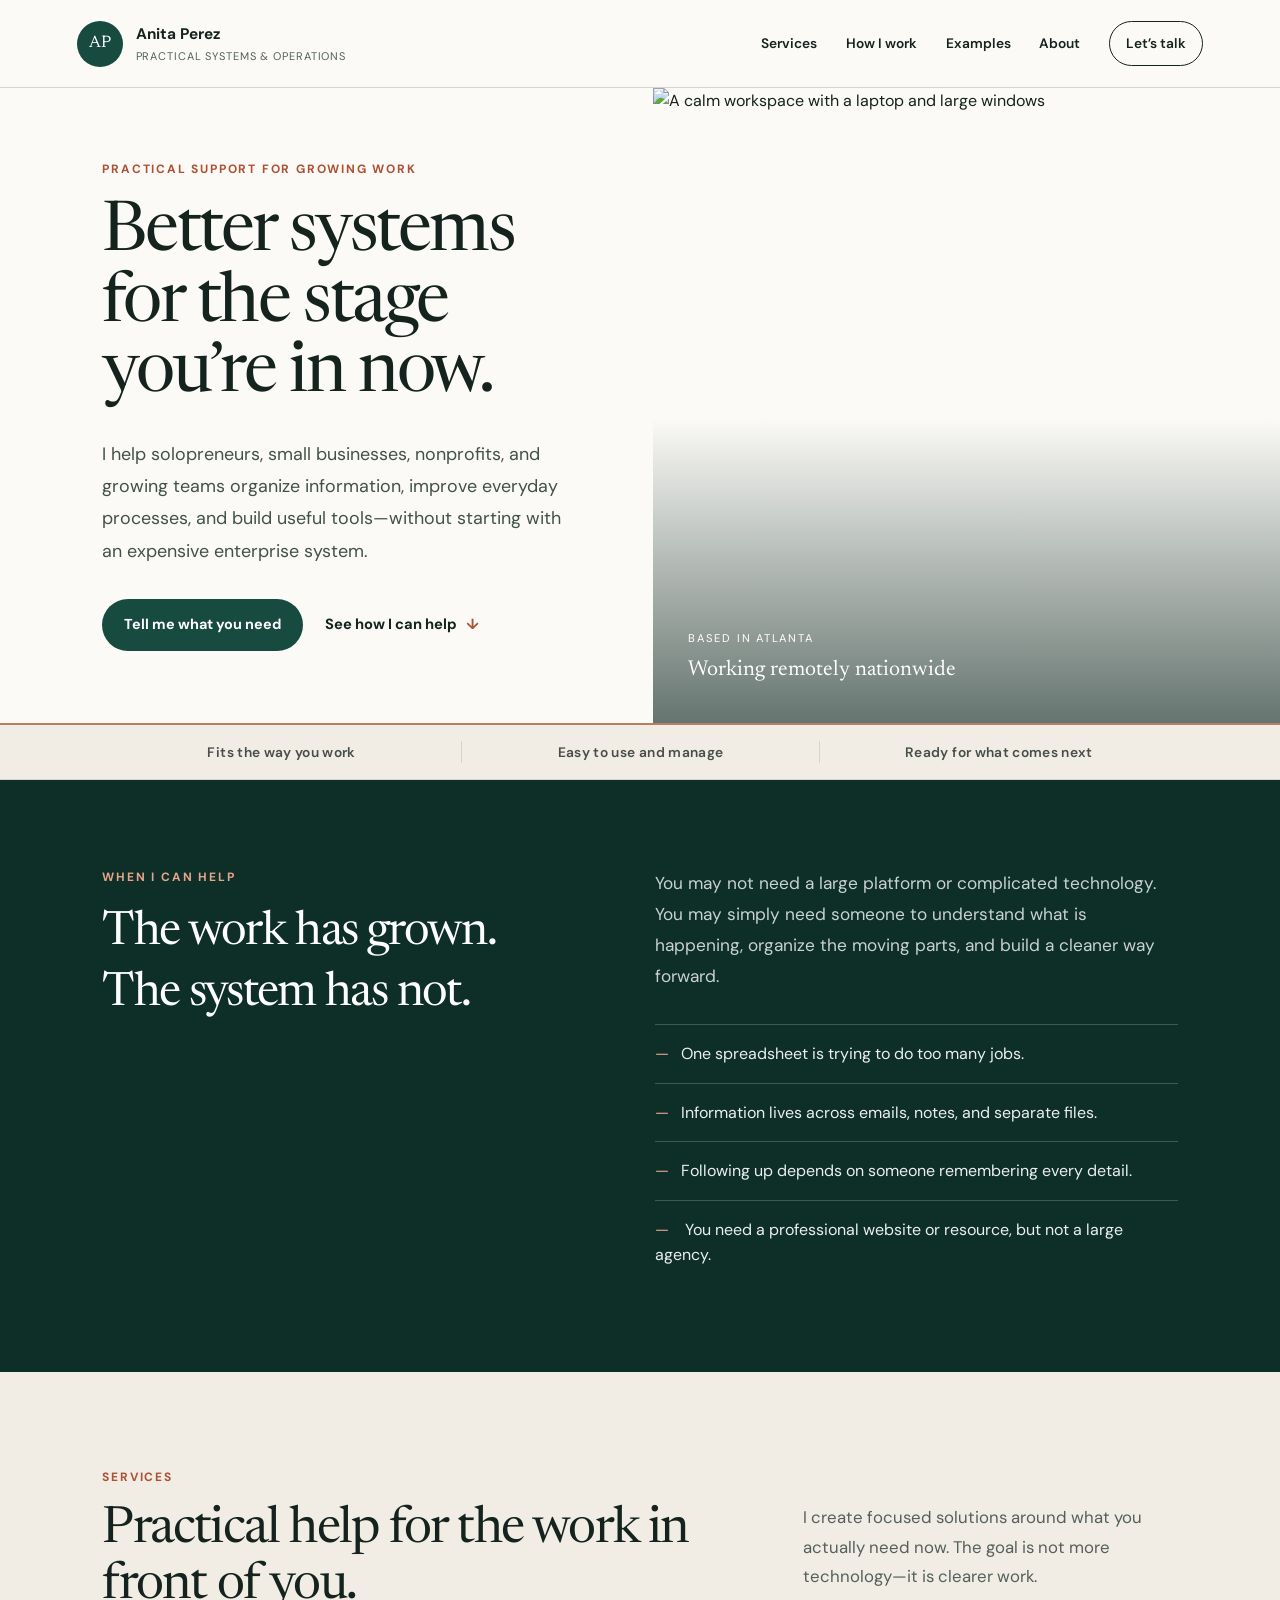
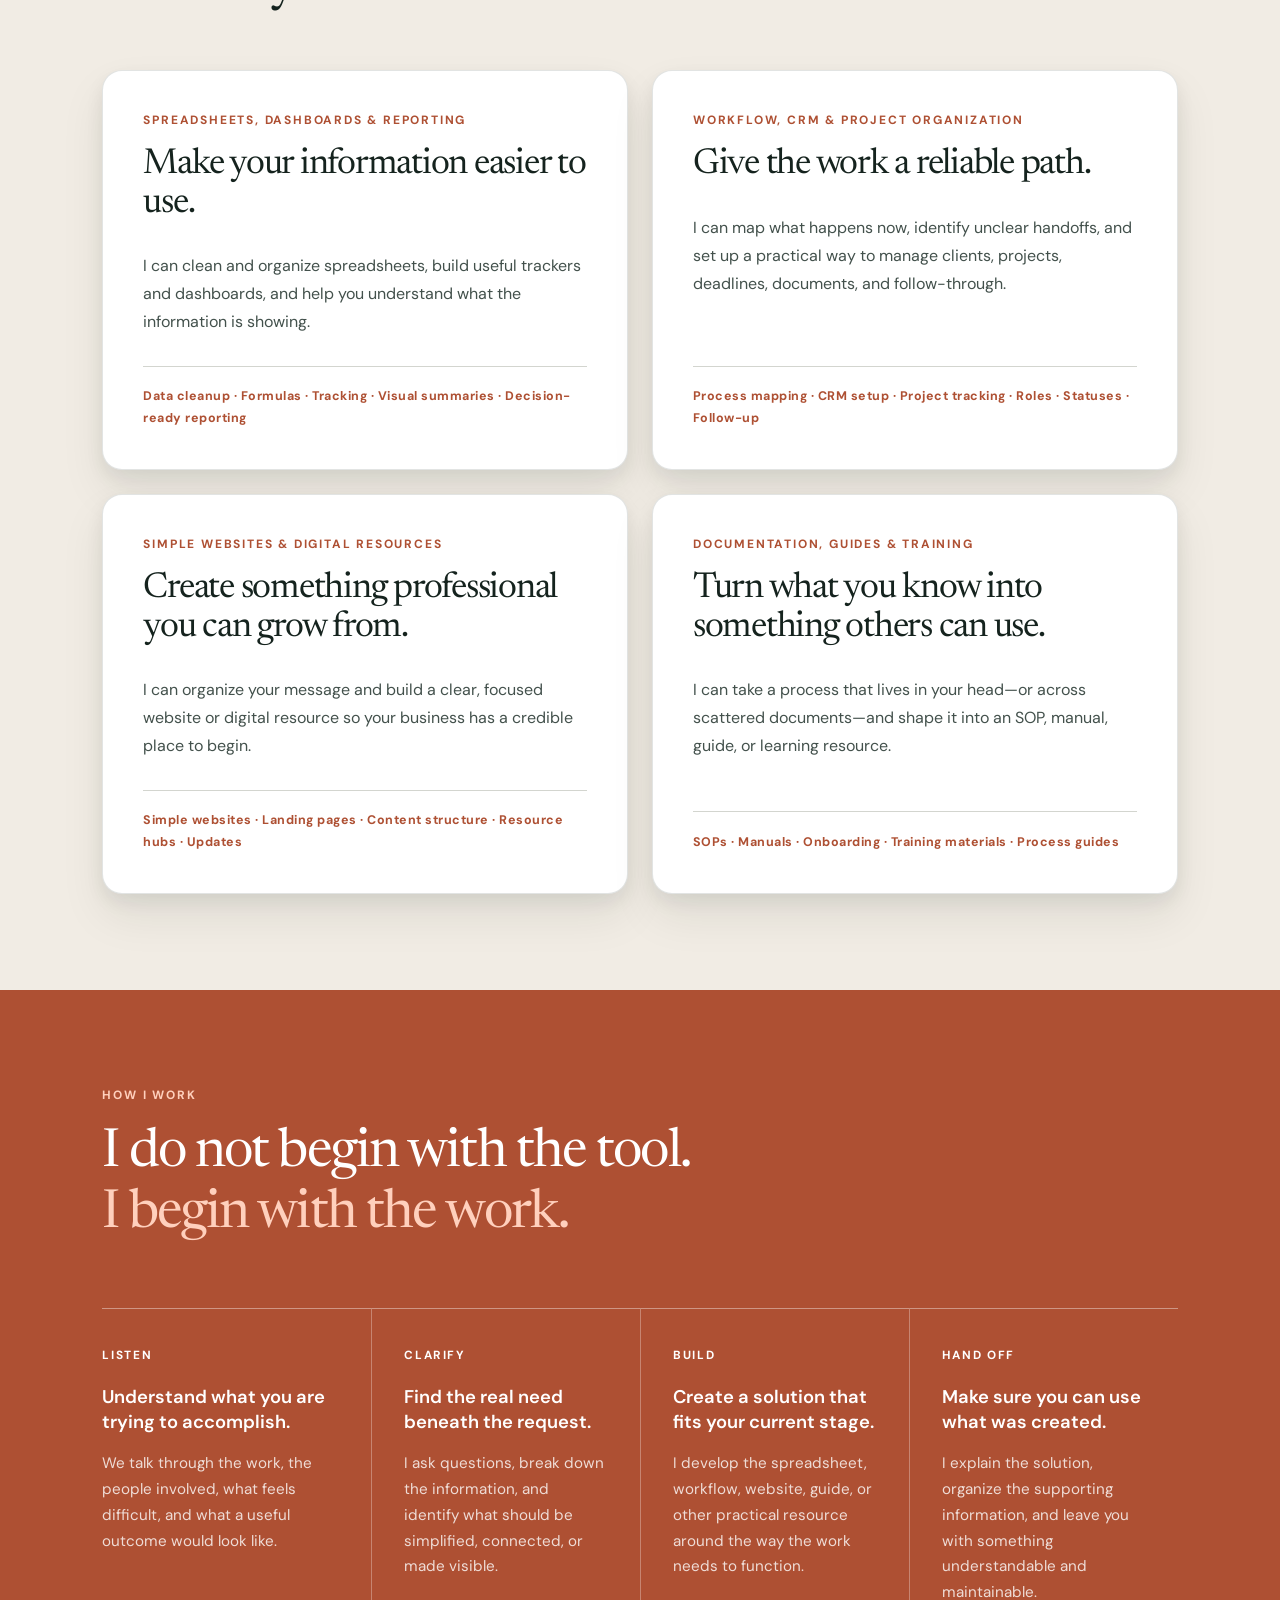
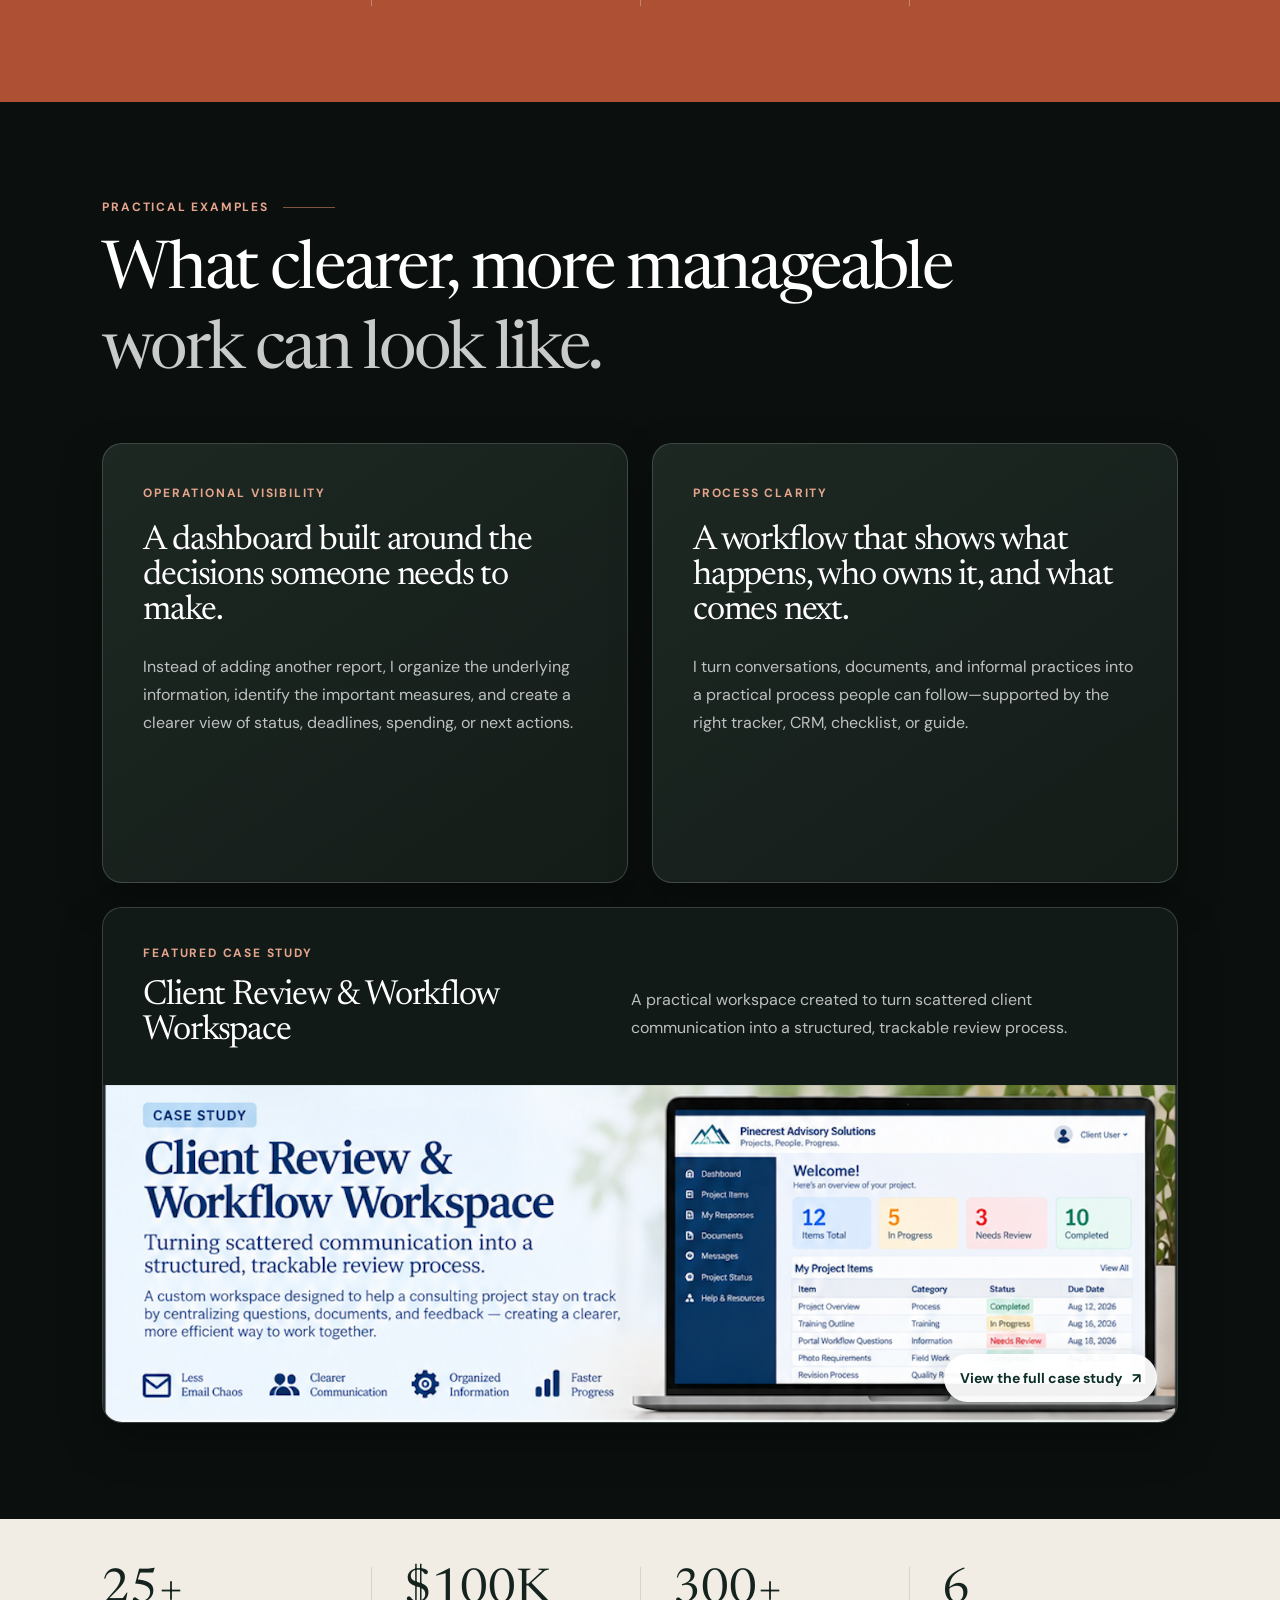
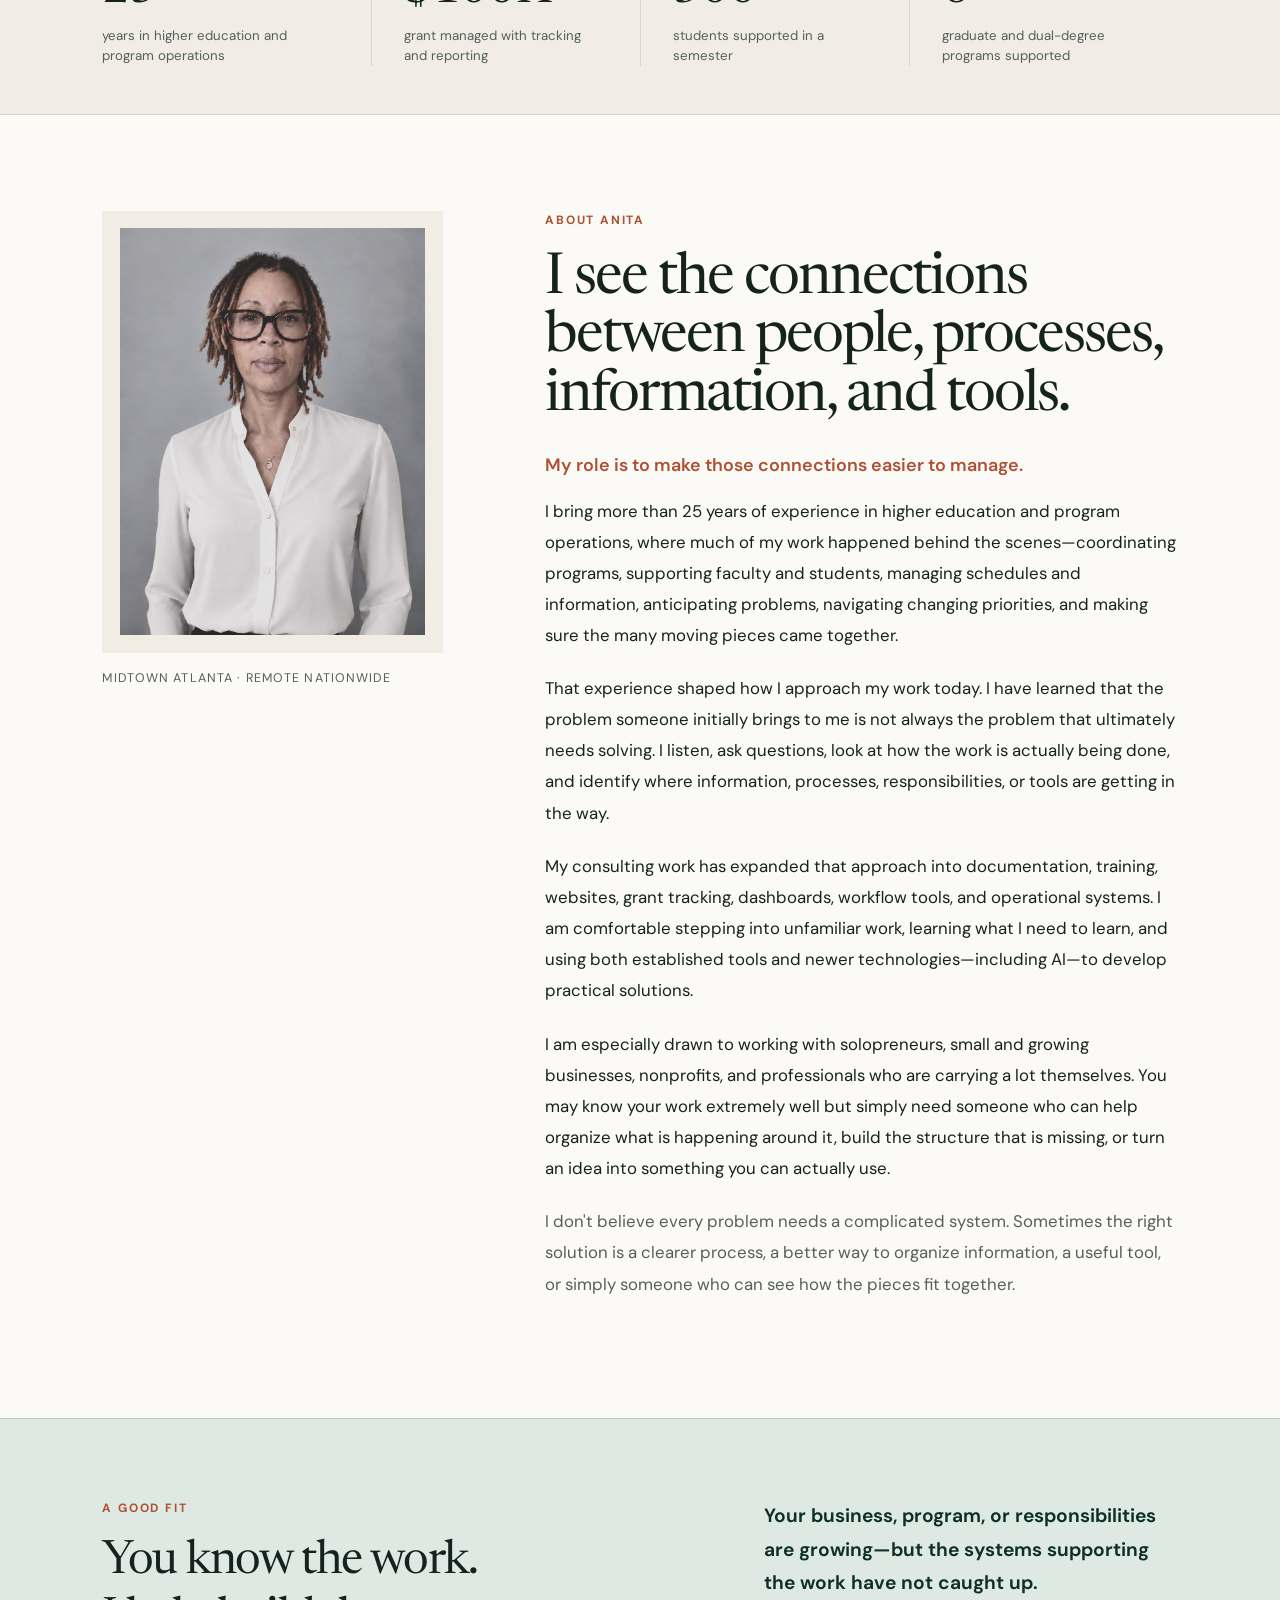
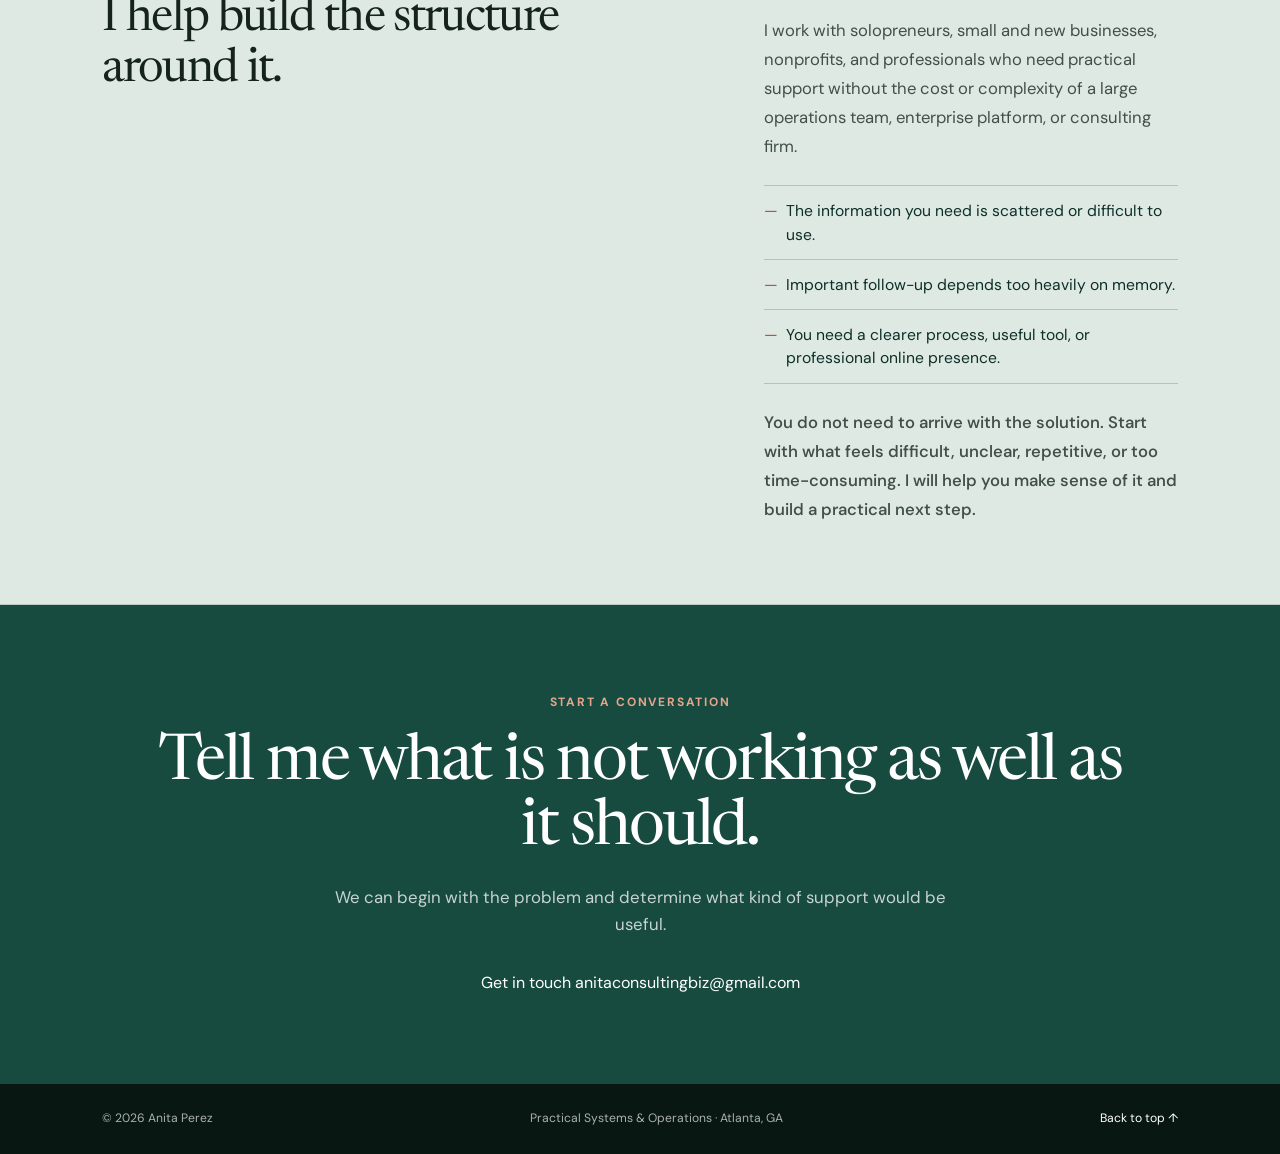
==== index.html @ 22c124ca "Revise contact section with new contact display Updated the contact section to include a contact dis" ====
<!doctype html>
<html lang="en">
  <head>
    <meta charset="UTF-8" />
    <meta name="viewport" content="width=device-width, initial-scale=1.0" />
    <meta
      name="description"
      content="Practical systems, clearer workflows, useful spreadsheets, and simple websites for small businesses, nonprofits, and growing organizations."
    />
    <title>Anita Perez | Practical Systems & Operations</title>
    <link rel="preconnect" href="https://fonts.googleapis.com" />
    <link rel="preconnect" href="https://fonts.gstatic.com" crossorigin />
    <link
      href="https://fonts.googleapis.com/css2?family=DM+Sans:wght@400;500;600;700&family=Newsreader:opsz,wght@6..72,400;6..72,500&display=swap"
      rel="stylesheet"
    />
    <link rel="stylesheet" href="styles.css" />
    <script src="script.js" defer></script>
  </head>
  <body>
    <a class="skip-link" href="#main-content">Skip to content</a>
    <header class="site-header">
      <a class="brand" href="index.html" aria-label="Anita Perez home"
        ><span class="brand-mark">AP</span
        ><span
          ><strong>Anita Perez</strong
          ><small>Practical Systems & Operations</small></span
        ></a
      >
      <button
        class="menu-toggle"
        type="button"
        aria-expanded="false"
        aria-controls="site-nav"
      >
        Menu
      </button>
      <nav id="site-nav" class="site-nav" aria-label="Main navigation">
        <a href="#services">Services</a><a href="#process">How I work</a
        ><a href="#examples">Examples</a><a href="#about">About</a
        ><a class="nav-cta" href="#contact">Let’s talk</a>
      </nav>
    </header>
    <main id="main-content">
      <section class="hero">
        <div class="hero-copy">
          <p class="eyebrow">Practical support for growing work</p>
          <h1>Better systems for the stage you’re in now.</h1>
          <p class="hero-lede">
            I help solopreneurs, small businesses, nonprofits, and growing teams
            organize information, improve everyday processes, and build useful
            tools—without starting with an expensive enterprise system.
          </p>
          <div class="button-row">
            <a
              class="button button-primary"
              href="mailto:anitaconsultingbiz@gmail.com?subject=Let%27s%20Discuss%20My%20Business%20Needs"
              >Tell me what you need</a
            ><a class="text-link" href="#services"
              >See how I can help <span aria-hidden="true">↓</span></a
            >
          </div>
        </div>
        <div class="hero-visual">
          <img
            src="https://images.unsplash.com/photo-1497215728101-856f4ea42174?auto=format&fit=crop&w=1600&q=85"
            alt="A calm workspace with a laptop and large windows"
          />
          <div class="hero-note">
            <span>Based in Atlanta</span
            ><strong>Working remotely nationwide</strong>
          </div>
        </div>
      </section>

      <section class="promise-bar" aria-label="Service qualities">
        <p>Fits the way you work</p>
        <p>Easy to use and manage</p>
        <p>Ready for what comes next</p>
      </section>

      <section class="problem-section">
        <div class="section-heading light-heading">
          <p class="eyebrow">When I can help</p>
          <h2>
            <span>The work has grown.</span><span>The system has not.</span>
          </h2>
        </div>
        <div class="problem-copy">
          <p>
            You may not need a large platform or complicated technology. You may
            simply need someone to understand what is happening, organize the
            moving parts, and build a cleaner way forward.
          </p>
          <ul class="signal-list">
            <li>One spreadsheet is trying to do too many jobs.</li>
            <li>Information lives across emails, notes, and separate files.</li>
            <li>Following up depends on someone remembering every detail.</li>
            <li>
              You need a professional website or resource, but not a large
              agency.
            </li>
          </ul>
        </div>
      </section>

      <section id="services" class="services-section">
        <header class="section-intro">
          <p class="eyebrow">Services</p>
          <h2>Practical help for the work in front of you.</h2>
          <p>
            I create focused solutions around what you actually need now. The
            goal is not more technology—it is clearer work.
          </p>
        </header>
        <div class="service-list">
          <article class="service-item">
            <div>
              <p class="service-kicker">Spreadsheets, dashboards & reporting</p>
              <h3>Make your information easier to use.</h3>
            </div>
            <div>
              <p>
                I can clean and organize spreadsheets, build useful trackers and
                dashboards, and help you understand what the information is
                showing.
              </p>
              <p class="service-examples">
                Data cleanup · Formulas · Tracking · Visual summaries ·
                Decision-ready reporting
              </p>
            </div>
          </article>
          <article class="service-item">
            <div>
              <p class="service-kicker">Workflow, CRM & project organization</p>
              <h3>Give the work a reliable path.</h3>
            </div>
            <div>
              <p>
                I can map what happens now, identify unclear handoffs, and set
                up a practical way to manage clients, projects, deadlines,
                documents, and follow-through.
              </p>
              <p class="service-examples">
                Process mapping · CRM setup · Project tracking · Roles ·
                Statuses · Follow-up
              </p>
            </div>
          </article>
          <article class="service-item">
            <div>
              <p class="service-kicker">Simple websites & digital resources</p>
              <h3>Create something professional you can grow from.</h3>
            </div>
            <div>
              <p>
                I can organize your message and build a clear, focused website
                or digital resource so your business has a credible place to
                begin.
              </p>
              <p class="service-examples">
                Simple websites · Landing pages · Content structure · Resource
                hubs · Updates
              </p>
            </div>
          </article>
          <article class="service-item">
            <div>
              <p class="service-kicker">Documentation, guides & training</p>
              <h3>Turn what you know into something others can use.</h3>
            </div>
            <div>
              <p>
                I can take a process that lives in your head—or across scattered
                documents—and shape it into an SOP, manual, guide, or learning
                resource.
              </p>
              <p class="service-examples">
                SOPs · Manuals · Onboarding · Training materials · Process
                guides
              </p>
            </div>
          </article>
        </div>
      </section>

      <section id="process" class="process-section">
        <header class="section-intro process-intro">
          <p class="eyebrow">How I work</p>
          <h2>
            <span>I do not begin with the tool.</span
            ><span>I begin with the work.</span>
          </h2>
        </header>
        <div class="process-path">
          <article>
            <span>Listen</span>
            <h3>Understand what you are trying to accomplish.</h3>
            <p>
              We talk through the work, the people involved, what feels
              difficult, and what a useful outcome would look like.
            </p>
          </article>
          <article>
            <span>Clarify</span>
            <h3>Find the real need beneath the request.</h3>
            <p>
              I ask questions, break down the information, and identify what
              should be simplified, connected, or made visible.
            </p>
          </article>
          <article>
            <span>Build</span>
            <h3>Create a solution that fits your current stage.</h3>
            <p>
              I develop the spreadsheet, workflow, website, guide, or other
              practical resource around the way the work needs to function.
            </p>
          </article>
          <article>
            <span>Hand off</span>
            <h3>Make sure you can use what was created.</h3>
            <p>
              I explain the solution, organize the supporting information, and
              leave you with something understandable and maintainable.
            </p>
          </article>
        </div>
      </section>

      <section id="examples" class="examples-section">
        <header class="section-intro examples-intro">
          <p class="eyebrow">Practical examples</p>
          <h2>
            <span>What clearer, more manageable</span
            ><span>work can look like.</span>
          </h2>
        </header>
        <div class="example-grid">
          <article>
            <p class="example-label">Operational visibility</p>
            <h3>
              A dashboard built around the decisions someone needs to make.
            </h3>
            <p>
              Instead of adding another report, I organize the underlying
              information, identify the important measures, and create a clearer
              view of status, deadlines, spending, or next actions.
            </p>
          </article>
          <article>
            <p class="example-label">Process clarity</p>
            <h3>
              A workflow that shows what happens, who owns it, and what comes
              next.
            </h3>
            <p>
              I turn conversations, documents, and informal practices into a
              practical process people can follow—supported by the right
              tracker, CRM, checklist, or guide.
            </p>
          </article>
          <article class="case-study-card">
            <div class="case-study-copy">
              <p class="example-label">Featured case study</p>
              <h3>Client Review &amp; Workflow Workspace</h3>
              <p>
                A practical workspace created to turn scattered client
                communication into a structured, trackable review process.
              </p>
            </div>
            <button
              class="case-study-trigger"
              type="button"
              data-case-study-open
              aria-haspopup="dialog"
              aria-controls="case-study-dialog"
            >
              <img
                src="client-workspace-case-study-preview.png"
                alt="Preview of the Client Review and Workflow Workspace case study"
              />
              <span>View the full case study <b aria-hidden="true">↗</b></span>
            </button>
          </article>
        </div>
      </section>

      <dialog
        id="case-study-dialog"
        class="case-study-dialog"
        aria-labelledby="case-study-title"
      >
        <div class="case-study-dialog-bar">
          <div>
            <p>Case study</p>
            <h2 id="case-study-title">
              Client Review &amp; Workflow Workspace
            </h2>
          </div>
          <button
            type="button"
            class="case-study-close"
            data-case-study-close
            aria-label="Close case study"
          >
            ×
          </button>
        </div>
        <div class="case-study-image-wrap">
          <img
            src="client-workspace-case-study.png"
            alt="Full case study describing the request, challenge, design process, development, finished workspace, results, and benefits"
          />
        </div>
      </dialog>

      <section class="credibility-strip" aria-label="Experience highlights">
        <div>
          <strong>25+</strong
          ><span>years in higher education and program operations</span>
        </div>
        <div>
          <strong>$100K</strong
          ><span>grant managed with tracking and reporting</span>
        </div>
        <div>
          <strong>300+</strong><span>students supported in a semester</span>
        </div>
        <div>
          <strong>6</strong
          ><span>graduate and dual-degree programs supported</span>
        </div>
      </section>

      <section id="about" class="about-section">
        <div class="portrait-wrap">
          <div class="portrait-frame">
            <img
              src="Anita_Perez_Headshot_Loc_Bob_Light_Brown.png"
              alt="Anita Perez"
            />
          </div>
          <p>Midtown Atlanta · Remote nationwide</p>
        </div>
        <div class="about-copy">
          <p class="eyebrow">About Anita</p>
          <h2>
            I see the connections between people, processes, information, and
            tools.
          </h2>
          <p class="about-lede">
            My role is to make those connections easier to manage.
          </p>
          <p>
            I bring more than 25 years of experience in higher education and
            program operations, where much of my work happened behind the
            scenes—coordinating programs, supporting faculty and students,
            managing schedules and information, anticipating problems,
            navigating changing priorities, and making sure the many moving
            pieces came together.
          </p>

          <p>
            That experience shaped how I approach my work today. I have learned
            that the problem someone initially brings to me is not always the
            problem that ultimately needs solving. I listen, ask questions, look
            at how the work is actually being done, and identify where
            information, processes, responsibilities, or tools are getting in
            the way.
          </p>

          <p>
            My consulting work has expanded that approach into documentation,
            training, websites, grant tracking, dashboards, workflow tools, and
            operational systems. I am comfortable stepping into unfamiliar work,
            learning what I need to learn, and using both established tools and
            newer technologies—including AI—to develop practical solutions.
          </p>

          <p>
            I am especially drawn to working with solopreneurs, small and
            growing businesses, nonprofits, and professionals who are carrying a
            lot themselves. You may know your work extremely well but simply
            need someone who can help organize what is happening around it,
            build the structure that is missing, or turn an idea into something
            you can actually use.
          </p>

          <p>
            I don't believe every problem needs a complicated system. Sometimes
            the right solution is a clearer process, a better way to organize
            information, a useful tool, or simply someone who can see how the
            pieces fit together.
          </p>
        </div>
      </section>

      <section class="fit-section">
        <div>
          <p class="eyebrow">A good fit</p>
          <h2>
            <span>You know the work.</span
            ><span>I help build the structure around it.</span>
          </h2>
        </div>
        <div class="fit-copy">
          <p class="fit-lede">
            Your business, program, or responsibilities are growing—but the
            systems supporting the work have not caught up.
          </p>
          <p>
            I work with solopreneurs, small and new businesses, nonprofits, and
            professionals who need practical support without the cost or
            complexity of a large operations team, enterprise platform, or
            consulting firm.
          </p>
          <ul class="fit-signals">
            <li>The information you need is scattered or difficult to use.</li>
            <li>Important follow-up depends too heavily on memory.</li>
            <li>
              You need a clearer process, useful tool, or professional online
              presence.
            </li>
          </ul>
          <p class="fit-close">
            You do not need to arrive with the solution. Start with what feels
            difficult, unclear, repetitive, or too time-consuming. I will help
            you make sense of it and build a practical next step.
          </p>
        </div>
      </section>

  <section id="contact" class="contact-section">
  <p class="eyebrow">Start a conversation</p>
  <h2>Tell me what is not working as well as it should.</h2>
  <p>
    We can begin with the problem and determine what kind of support would
    be useful.
  </p>

  <div class="contact-display">
    <span class="contact-title">Get in touch</span>
    <span class="contact-address">anitaconsultingbiz@gmail.com</span>
  </div>
</section>
    </main>
    <footer class="site-footer">
      <p>© 2026 Anita Perez</p>
      <p>Practical Systems & Operations · Atlanta, GA</p>
      <a href="#main-content">Back to top ↑</a>
    </footer>
  </body>
</html>
---- styles.css ----
:root {
  --ink: #15231e;
  --forest: #174b40;
  --forest-dark: #0d2f28;
  --rust: #ae5033;
  --coral: #e5a58d;
  --paper: #fbfaf7;
  --cream: #f1ece4;
  --soft-green: #dfe9e4;
  --muted: #53605b;
  --line: #d3d5cf;
  --serif: "Newsreader", Georgia, serif;
  --sans: "DM Sans", Arial, sans-serif;
}

* {
  box-sizing: border-box;
  margin: 0;
  padding: 0;
}
html {
  scroll-behavior: smooth;
}
body {
  background: var(--paper);
  color: var(--ink);
  font-family: var(--sans);
  line-height: 1.6;
}
img {
  display: block;
  max-width: 100%;
}
a {
  color: inherit;
}
h1,
h2,
h3 {
  font-family: var(--serif);
  font-weight: 400;
  letter-spacing: -0.035em;
  line-height: 1.02;
}

.skip-link {
  background: var(--ink);
  color: #fff;
  left: 1rem;
  padding: 0.75rem 1rem;
  position: fixed;
  top: -5rem;
  z-index: 100;
}
.skip-link:focus {
  top: 1rem;
}

.site-header {
  align-items: center;
  background: rgba(251, 250, 247, 0.96);
  border-bottom: 1px solid var(--line);
  display: flex;
  justify-content: space-between;
  min-height: 88px;
  padding: 1rem 6vw;
  position: sticky;
  top: 0;
  z-index: 20;
}
.brand {
  align-items: center;
  display: flex;
  gap: 0.8rem;
  text-decoration: none;
}
.brand-mark {
  align-items: center;
  background: var(--forest);
  border-radius: 50%;
  color: #fff;
  display: flex;
  font-family: var(--serif);
  font-size: 1.05rem;
  height: 46px;
  justify-content: center;
  width: 46px;
}
.brand strong,
.brand small {
  display: block;
}
.brand strong {
  font-size: 0.96rem;
}
.brand small {
  color: var(--muted);
  font-size: 0.69rem;
  letter-spacing: 0.08em;
  margin-top: 0.1rem;
  text-transform: uppercase;
}
.site-nav {
  align-items: center;
  display: flex;
  gap: 1.8rem;
}
.site-nav a {
  font-size: 0.86rem;
  font-weight: 600;
  text-decoration: none;
}
.site-nav a:hover {
  color: var(--rust);
}
.nav-cta {
  border: 1px solid var(--ink);
  border-radius: 999px;
  padding: 0.68rem 1rem;
}
.menu-toggle {
  display: none;
}

.eyebrow,
.service-kicker,
.example-label {
  color: var(--rust);
  font-size: 0.75rem;
  font-weight: 700;
  letter-spacing: 0.15em;
  text-transform: uppercase;
}
.button-row {
  align-items: center;
  display: flex;
  flex-wrap: wrap;
  gap: 1.4rem;
  margin-top: 2rem;
}
.button {
  border-radius: 999px;
  display: inline-block;
  font-size: 0.9rem;
  font-weight: 700;
  padding: 0.9rem 1.35rem;
  text-decoration: none;
}
.button-primary {
  background: var(--forest);
  color: #fff;
}
.button-primary:hover {
  background: var(--forest-dark);
}
.button-light {
  background: #fff;
  color: var(--forest-dark);
}
.button-light:hover {
  background: var(--cream);
}
.text-link {
  font-size: 0.92rem;
  font-weight: 700;
  text-decoration: none;
}
.text-link span {
  color: var(--rust);
  margin-left: 0.35rem;
}

.hero {
  display: grid;
  grid-template-columns: 1.02fr 0.98fr;
  min-height: 620px;
}
.hero-copy {
  align-self: center;
  padding: 4.5rem 6vw 4.5rem 8vw;
}
.hero h1 {
  font-size: clamp(3.5rem, 5.4vw, 6rem);
  margin-top: 1.25rem;
  max-width: 760px;
}
.hero-lede {
  color: #43514c;
  font-size: 1.12rem;
  line-height: 1.8;
  margin-top: 1.7rem;
  max-width: 680px;
}
.hero-visual {
  min-height: 620px;
  overflow: hidden;
  position: relative;
}
.hero-visual::after {
  background: linear-gradient(0deg, rgba(8, 34, 27, 0.62), transparent 48%);
  content: "";
  inset: 0;
  position: absolute;
}
.hero-visual img {
  height: 100%;
  object-fit: cover;
  width: 100%;
}
.hero-note {
  bottom: 2.2rem;
  color: #fff;
  left: 2.2rem;
  position: absolute;
  z-index: 2;
}
.hero-note span,
.hero-note strong {
  display: block;
}
.hero-note span {
  font-size: 0.7rem;
  letter-spacing: 0.16em;
  text-transform: uppercase;
}
.hero-note strong {
  font-family: var(--serif);
  font-size: 1.35rem;
  font-weight: 400;
  margin-top: 0.3rem;
}

.promise-bar {
  background: var(--cream);
  border-bottom: 1px solid var(--line);
  border-top: 2px solid rgba(167, 82, 48, 0.72);
  display: grid;
  grid-template-columns: repeat(3, 1fr);
  padding: 1rem 8vw;
}
.promise-bar p {
  color: rgba(30, 43, 38, 0.82);
  font-size: 0.86rem;
  font-weight: 600;
  letter-spacing: 0.025em;
  text-align: center;
}
.promise-bar p + p {
  border-left: 1px solid var(--line);
}

.problem-section {
  background: var(--forest-dark);
  color: #fff;
  display: grid;
  gap: 6vw;
  grid-template-columns: 1fr 1.1fr;
  padding: 5.5rem 8vw;
}
.light-heading .eyebrow {
  color: var(--coral);
}
.section-heading h2 {
  font-size: clamp(2.8rem, 3.7vw, 4rem);
  line-height: 1.08;
  margin-top: 1.3rem;
}
.section-heading h2 span {
  display: block;
}
.section-heading h2 span + span {
  margin-top: 0.65rem;
}
.problem-copy > p {
  color: rgba(255, 255, 255, 0.78);
  font-size: 1.08rem;
  line-height: 1.8;
  max-width: 680px;
}
.signal-list {
  list-style: none;
  margin-top: 2rem;
}
.signal-list li {
  border-top: 1px solid rgba(255, 255, 255, 0.2);
  color: rgba(255, 255, 255, 0.92);
  padding: 1rem 0;
}
.signal-list li::before {
  color: var(--coral);
  content: "—";
  margin-right: 0.8rem;
}

.services-section,
.examples-section {
  padding: 6rem 8vw;
}
.section-intro {
  display: grid;
  gap: 4vw;
  grid-template-columns: 0.45fr 1.15fr 0.8fr;
}
.section-intro h2 {
  font-size: clamp(3rem, 4.7vw, 5rem);
  max-width: 820px;
}
.section-intro > p:last-child {
  color: var(--muted);
  font-size: 1.05rem;
  line-height: 1.75;
  max-width: 540px;
}
.services-section {
  background: var(--cream);
}
.services-section .section-intro {
  column-gap: 6vw;
  grid-template-columns: 1.25fr 0.75fr;
  row-gap: 1rem;
}
.services-section .section-intro .eyebrow {
  grid-column: 1;
  grid-row: 1;
}
.services-section .section-intro h2 {
  grid-column: 1;
  grid-row: 2;
}
.services-section .section-intro > p:last-child {
  grid-column: 2;
  grid-row: 2;
}
.services-section .section-intro h2 {
  font-size: clamp(2.8rem, 4vw, 4.35rem);
  line-height: 1.08;
}
.service-list {
  display: grid;
  gap: 1.5rem;
  grid-template-columns: repeat(2, minmax(0, 1fr));
  margin-top: 3.5rem;
}
.service-item {
  background: #fff;
  border: 1px solid rgba(21, 35, 30, 0.12);
  border-radius: 20px;
  box-shadow:
    0 8px 18px rgba(21, 35, 30, 0.07),
    0 22px 45px rgba(21, 35, 30, 0.08);
  display: flex;
  flex-direction: column;
  min-height: 400px;
  padding: 2.5rem;
  transition:
    box-shadow 0.2s ease,
    transform 0.2s ease;
}
.service-item + .service-item {
  border-top: 1px solid rgba(21, 35, 30, 0.12);
}
.service-item:hover {
  box-shadow:
    0 12px 22px rgba(21, 35, 30, 0.09),
    0 28px 55px rgba(21, 35, 30, 0.12);
  transform: translateY(-4px);
}
.service-item h3 {
  font-size: clamp(2rem, 2.8vw, 2.8rem);
  line-height: 1.08;
  margin: 1rem 0 1.8rem;
  max-width: 520px;
}
.service-item > div:last-child {
  display: flex;
  flex: 1;
  flex-direction: column;
}
.service-item > div:last-child > p:first-child {
  color: #43514c;
  font-size: 1rem;
  line-height: 1.75;
  max-width: 620px;
}
.service-examples {
  border-top: 1px solid var(--line);
  color: var(--rust);
  font-size: 0.78rem;
  font-weight: 700;
  letter-spacing: 0.04em;
  line-height: 1.7;
  margin-top: auto;
  padding-top: 1.2rem;
}

.process-section {
  background: var(--rust);
  color: #fff;
  padding: 6rem 8vw;
}
.process-intro {
  display: block;
  max-width: 980px;
}
.process-intro .eyebrow {
  color: #ffd0bd;
}
.process-intro h2 {
  font-size: clamp(2.9rem, 4.2vw, 4.5rem);
  line-height: 1.08;
  margin-top: 1.2rem;
  max-width: 960px;
}
.process-intro h2 span {
  display: block;
}
.process-intro h2 span:last-child {
  color: #ffd0bd;
  margin-top: 0.2rem;
}
.process-path {
  display: grid;
  grid-template-columns: repeat(4, 1fr);
  margin-top: 4rem;
}
.process-path article {
  border-top: 1px solid rgba(255, 255, 255, 0.4);
  padding: 2rem 2rem 0 0;
}
.process-path article + article {
  border-left: 1px solid rgba(255, 255, 255, 0.3);
  padding-left: 2rem;
}
.process-path span {
  font-size: 0.74rem;
  font-weight: 700;
  letter-spacing: 0.14em;
  text-transform: uppercase;
}
.process-path h3 {
  font-family: var(--sans);
  font-size: 1.15rem;
  font-weight: 600;
  letter-spacing: 0;
  line-height: 1.35;
  margin-top: 1.2rem;
}
.process-path p {
  color: rgba(255, 255, 255, 0.8);
  font-size: 0.95rem;
  line-height: 1.7;
  margin-top: 1rem;
}

.examples-section {
  background: #0b100e;
  color: #fff;
}
.examples-intro {
  display: block;
  max-width: 1040px;
}
.examples-intro .eyebrow {
  align-items: center;
  color: var(--coral);
  display: flex;
  gap: 0.9rem;
}
.examples-intro .eyebrow::after {
  background: rgba(215, 132, 105, 0.58);
  content: "";
  height: 1px;
  width: 52px;
}
.examples-intro h2 {
  font-size: clamp(3rem, 5.2vw, 5.4rem);
  line-height: 1.02;
  margin-top: 1.35rem;
  max-width: 1040px;
}
.examples-intro h2 span {
  display: block;
}
.examples-intro h2 span + span {
  color: rgba(255, 255, 255, 0.78);
  margin-top: 0.18em;
}
.example-grid {
  display: grid;
  gap: 1.5rem;
  grid-template-columns: repeat(2, 1fr);
  margin-top: 3.5rem;
}
.example-grid article {
  background: linear-gradient(145deg, #1d2823, #141c18);
  border: 1px solid rgba(255, 255, 255, 0.17);
  border-radius: 20px;
  box-shadow: 0 18px 40px rgba(0, 0, 0, 0.35);
  display: flex;
  flex-direction: column;
  min-height: 440px;
  padding: 2.5rem;
}
.example-label {
  color: var(--coral);
}
.example-grid h3 {
  font-size: clamp(2rem, 2.7vw, 2.8rem);
  margin: 1.3rem 0 1.5rem;
}
.example-grid article > p:last-of-type {
  color: rgba(255, 255, 255, 0.72);
  line-height: 1.75;
}
.example-grid a {
  color: var(--coral);
  font-size: 0.9rem;
  font-weight: 700;
  margin-top: auto;
  padding-top: 1.5rem;
  text-decoration: none;
}
.example-grid .case-study-card {
  background: #111a16;
  grid-column: 1 / -1;
  min-height: 0;
  overflow: hidden;
  padding: 0;
}
.case-study-copy {
  align-items: end;
  display: grid;
  gap: 1rem 3rem;
  grid-template-columns: 1fr 1.15fr;
  padding: 2.25rem 2.5rem;
}
.case-study-copy .example-label {
  grid-column: 1 / -1;
}
.case-study-copy h3 {
  margin: 0;
}
.case-study-copy > p:last-child {
  align-self: center;
  color: rgba(255, 255, 255, 0.72);
  line-height: 1.75;
}
.case-study-trigger {
  background: #dcecf6;
  border: 0;
  color: var(--forest-dark);
  cursor: zoom-in;
  display: block;
  font: inherit;
  overflow: hidden;
  position: relative;
  text-align: left;
  width: 100%;
}
.case-study-trigger img {
  aspect-ratio: 1308 / 410;
  object-fit: cover;
  transition: transform 0.45s ease;
  width: 100%;
}
.case-study-trigger span {
  align-items: center;
  background: rgba(255, 255, 255, 0.94);
  border-radius: 999px;
  bottom: 1.25rem;
  box-shadow: 0 8px 24px rgba(8, 31, 26, 0.2);
  display: flex;
  font-size: 0.88rem;
  font-weight: 700;
  gap: 0.55rem;
  padding: 0.78rem 1rem;
  position: absolute;
  right: 1.25rem;
}
.case-study-trigger:hover img {
  transform: scale(1.018);
}
.case-study-trigger:focus-visible {
  outline: 3px solid var(--coral);
  outline-offset: -3px;
}

.case-study-dialog {
  background: transparent;
  border: 0;
  height: 100dvh;
  margin: auto;
  max-height: none;
  max-width: none;
  padding: clamp(1rem, 3vw, 2.5rem);
  width: 100%;
}
.case-study-dialog::backdrop {
  background: rgba(3, 10, 8, 0.9);
  backdrop-filter: blur(8px);
}
.case-study-dialog[open] {
  animation: case-study-fade 0.25s ease both;
  display: flex;
  flex-direction: column;
}
.case-study-dialog-bar {
  align-items: center;
  color: #fff;
  display: flex;
  flex: 0 0 auto;
  justify-content: space-between;
  margin: 0 auto 1rem;
  max-width: 1024px;
  width: 100%;
}
.case-study-dialog-bar p {
  color: var(--coral);
  font-size: 0.7rem;
  font-weight: 700;
  letter-spacing: 0.14em;
  text-transform: uppercase;
}
.case-study-dialog-bar h2 {
  font-family: var(--sans);
  font-size: clamp(1rem, 2vw, 1.35rem);
  font-weight: 600;
  letter-spacing: 0;
  line-height: 1.3;
  margin-top: 0.2rem;
}
.case-study-close {
  align-items: center;
  background: #fff;
  border: 0;
  border-radius: 50%;
  color: var(--forest-dark);
  cursor: pointer;
  display: flex;
  font: 300 2rem/1 var(--sans);
  height: 46px;
  justify-content: center;
  width: 46px;
}
.case-study-image-wrap {
  margin: 0 auto;
  max-width: 1024px;
  overflow: auto;
  width: 100%;
}
.case-study-image-wrap img {
  animation: case-study-zoom 0.38s cubic-bezier(0.2, 0.7, 0.2, 1) both;
  background: #fff;
  height: auto;
  width: 100%;
}
body.case-study-open {
  overflow: hidden;
}
@keyframes case-study-fade {
  from {
    opacity: 0;
  }
  to {
    opacity: 1;
  }
}
@keyframes case-study-zoom {
  from {
    opacity: 0;
    transform: scale(0.9);
  }
  to {
    opacity: 1;
    transform: scale(1);
  }
}

.credibility-strip {
  background: var(--cream);
  border-bottom: 1px solid var(--line);
  display: grid;
  grid-template-columns: repeat(4, 1fr);
  padding: 3rem 8vw;
}
.credibility-strip div {
  align-items: flex-start;
  display: flex;
  flex-direction: column;
  gap: 0.7rem;
  padding-right: 2rem;
}
.credibility-strip div + div {
  border-left: 1px solid var(--line);
  padding-left: 2rem;
}
.credibility-strip strong {
  font-family: var(--serif);
  font-size: 3rem;
  font-weight: 400;
  line-height: 1;
}
.credibility-strip span {
  color: var(--muted);
  font-size: 0.83rem;
  line-height: 1.5;
  max-width: 220px;
}

.about-section {
  display: grid;
  gap: 8vw;
  grid-template-columns: 0.7fr 1.3fr;
  padding: 6rem 8vw;
}
.portrait-wrap {
  max-width: 390px;
}
.portrait-frame {
  background: var(--cream);
  padding: 1.1rem;
}
.portrait-frame img {
  aspect-ratio: 3/4;
  display: block;
  object-fit: cover;
  object-position: center top;
  width: 100%;
}
.portrait-wrap > p {
  color: var(--muted);
  font-size: 0.78rem;
  letter-spacing: 0.09em;
  margin-top: 1rem;
  text-transform: uppercase;
}
.about-copy {
  align-self: center;
}
.about-copy h2 {
  font-size: clamp(3rem, 4.5vw, 4.8rem);
  margin: 1.3rem 0 1.5rem;
  max-width: 920px;
}
.about-lede {
  color: var(--rust);
  font-size: 1.12rem;
  font-weight: 600;
  margin-bottom: 1rem;
}
.about-copy > p:not(.eyebrow):not(.about-lede) {
  font-size: 1.05rem;
  line-height: 1.85;
  margin-bottom: 1.4rem;
  max-width: 780px;
}

.about-copy > p:last-child {
  color: var(--muted);
  margin-bottom: 0;
}

.fit-section {
  background: var(--soft-green);
  border-bottom: 1px solid #bdcac4;
  border-top: 1px solid #bdcac4;
  display: grid;
  gap: 8vw;
  grid-template-columns: 1.15fr 0.85fr;
  padding: 5rem 8vw;
}
.fit-section h2 {
  font-size: clamp(2.7rem, 3.7vw, 4rem);
  line-height: 1.08;
  margin-top: 1.2rem;
}
.fit-section h2 span {
  display: block;
}
.fit-section h2 span + span {
  margin-top: 0.35rem;
}
.fit-copy {
  align-self: center;
}
.fit-copy p {
  color: #405049;
  font-size: 1.04rem;
  line-height: 1.75;
}
.fit-lede {
  color: var(--forest-dark) !important;
  font-size: 1.2rem !important;
  font-weight: 650;
}
.fit-copy > p + p {
  margin-top: 1rem;
}
.fit-signals {
  border-bottom: 1px solid rgba(24, 57, 47, 0.22);
  list-style: none;
  margin: 1.5rem 0;
}
.fit-signals li {
  border-top: 1px solid rgba(24, 57, 47, 0.22);
  color: var(--forest-dark);
  font-size: 0.98rem;
  line-height: 1.5;
  padding: 0.8rem 0 0.8rem 1.35rem;
  position: relative;
}
.fit-signals li::before {
  color: var(--rust);
  content: "—";
  left: 0;
  position: absolute;
}
.fit-close {
  font-weight: 550;
}

.contact-section {
  background: var(--forest);
  color: #fff;
  padding: 5.5rem 8vw;
  text-align: center;
}
.contact-section .eyebrow {
  color: var(--coral);
}
.contact-section h2 {
  font-size: clamp(3.1rem, 5vw, 5.2rem);
  margin: 1.2rem auto 1.4rem;
  max-width: 980px;
}
.contact-section > p:nth-of-type(2) {
  color: rgba(255, 255, 255, 0.76);
  font-size: 1.05rem;
  margin: 0 auto 2rem;
  max-width: 650px;
}

.site-footer {
  align-items: center;
  background: #091713;
  color: rgba(255, 255, 255, 0.66);
  display: flex;
  font-size: 0.76rem;
  justify-content: space-between;
  padding: 1.6rem 8vw;
}
.site-footer a {
  color: #fff;
  text-decoration: none;
}

@media (max-width: 1050px) {
  .section-intro {
    grid-template-columns: 0.4fr 1.6fr;
  }
  .section-intro > p:last-child {
    grid-column: 2;
  }
  .process-path {
    grid-template-columns: repeat(2, 1fr);
  }
  .process-path article:nth-child(3) {
    border-left: 0;
  }
  .example-grid {
    grid-template-columns: 1fr;
  }
  .example-grid .case-study-card {
    grid-column: 1;
  }
  .example-grid article {
    min-height: auto;
  }
  .credibility-strip {
    grid-template-columns: repeat(2, 1fr);
    row-gap: 2.5rem;
  }
  .credibility-strip div:nth-child(3) {
    border-left: 0;
    padding-left: 0;
  }
}

@media (max-width: 820px) {
  .menu-toggle {
    background: transparent;
    border: 1px solid var(--line);
    border-radius: 999px;
    display: block;
    font: 600 0.85rem var(--sans);
    padding: 0.6rem 1rem;
  }
  .site-nav {
    align-items: stretch;
    background: var(--paper);
    border-bottom: 1px solid var(--line);
    display: none;
    flex-direction: column;
    gap: 0;
    left: 0;
    padding: 1rem 6vw 1.5rem;
    position: absolute;
    right: 0;
    top: 100%;
  }
  .site-nav.is-open {
    display: flex;
  }
  .site-nav a {
    padding: 0.75rem 0;
  }
  .nav-cta {
    border: 0;
  }
  .hero {
    grid-template-columns: 1fr;
  }
  .hero-copy {
    padding: 4rem 8vw;
  }
  .hero-visual {
    min-height: 430px;
  }
  .promise-bar {
    grid-template-columns: 1fr;
  }
  .promise-bar p {
    padding: 0.7rem 0;
  }
  .promise-bar p + p {
    border-left: 0;
    border-top: 1px solid var(--line);
  }
  .problem-section,
  .about-section,
  .fit-section {
    grid-template-columns: 1fr;
  }
  .section-intro,
  .process-intro,
  .examples-intro {
    grid-template-columns: 1fr;
  }
  .section-intro > p:last-child {
    grid-column: 1;
  }
  .services-section .section-intro .eyebrow,
  .services-section .section-intro h2,
  .services-section .section-intro > p:last-child {
    grid-column: 1;
    grid-row: auto;
  }
  .service-list {
    grid-template-columns: 1fr;
  }
  .service-item {
    min-height: auto;
  }
  .case-study-copy {
    align-items: start;
    grid-template-columns: 1fr;
  }
  .case-study-copy .example-label {
    grid-column: 1;
  }
  .about-section {
    gap: 3.5rem;
  }
  .portrait-wrap {
    max-width: 350px;
  }
}

@media (max-width: 600px) {
  .site-header {
    min-height: 78px;
  }
  .brand small {
    display: none;
  }
  .brand-mark {
    height: 40px;
    width: 40px;
  }
  .hero-copy {
    padding: 3.5rem 6vw;
  }
  .hero h1 {
    font-size: 3.15rem;
  }
  .hero-visual {
    min-height: 330px;
  }
  .hero-note {
    bottom: 1.4rem;
    left: 1.4rem;
  }
  .problem-section,
  .services-section,
  .process-section,
  .examples-section,
  .about-section,
  .fit-section,
  .contact-section {
    padding: 4rem 6vw;
  }
  .section-heading h2,
  .section-intro h2,
  .about-copy h2,
  .fit-section h2,
  .contact-section h2 {
    font-size: 2.8rem;
  }
  .examples-intro h2 {
    font-size: clamp(2.65rem, 11vw, 3.7rem);
    line-height: 1.07;
  }
  .examples-intro h2 span {
    display: inline;
  }
  .examples-intro h2 span + span {
    margin-left: 0.18em;
  }
  .process-path {
    grid-template-columns: 1fr;
    margin-top: 2.8rem;
  }
  .process-path article,
  .process-path article + article {
    border-left: 0;
    padding: 1.8rem 0;
  }
  .process-path article + article {
    border-top: 1px solid rgba(255, 255, 255, 0.3);
  }
  .service-list,
  .example-grid {
    margin-top: 2.5rem;
  }
  .service-item {
    padding: 2rem;
  }
  .example-grid article {
    padding: 2rem;
  }
  .example-grid .case-study-card {
    padding: 0;
  }
  .case-study-copy {
    padding: 1.75rem;
  }
  .case-study-trigger span {
    bottom: 0.75rem;
    font-size: 0.8rem;
    right: 0.75rem;
  }
  .case-study-dialog {
    padding: 0.75rem;
  }
  .credibility-strip {
    grid-template-columns: 1fr;
    padding: 3rem 6vw;
    row-gap: 0;
  }
  .credibility-strip div,
  .credibility-strip div + div {
    border-left: 0;
    border-top: 1px solid var(--line);
    padding: 1.5rem 0;
  }
  .credibility-strip div:first-child {
    border-top: 0;
  }
  .site-footer {
    align-items: flex-start;
    flex-direction: column;
    gap: 0.7rem;
    padding: 1.5rem 6vw;
  }
}
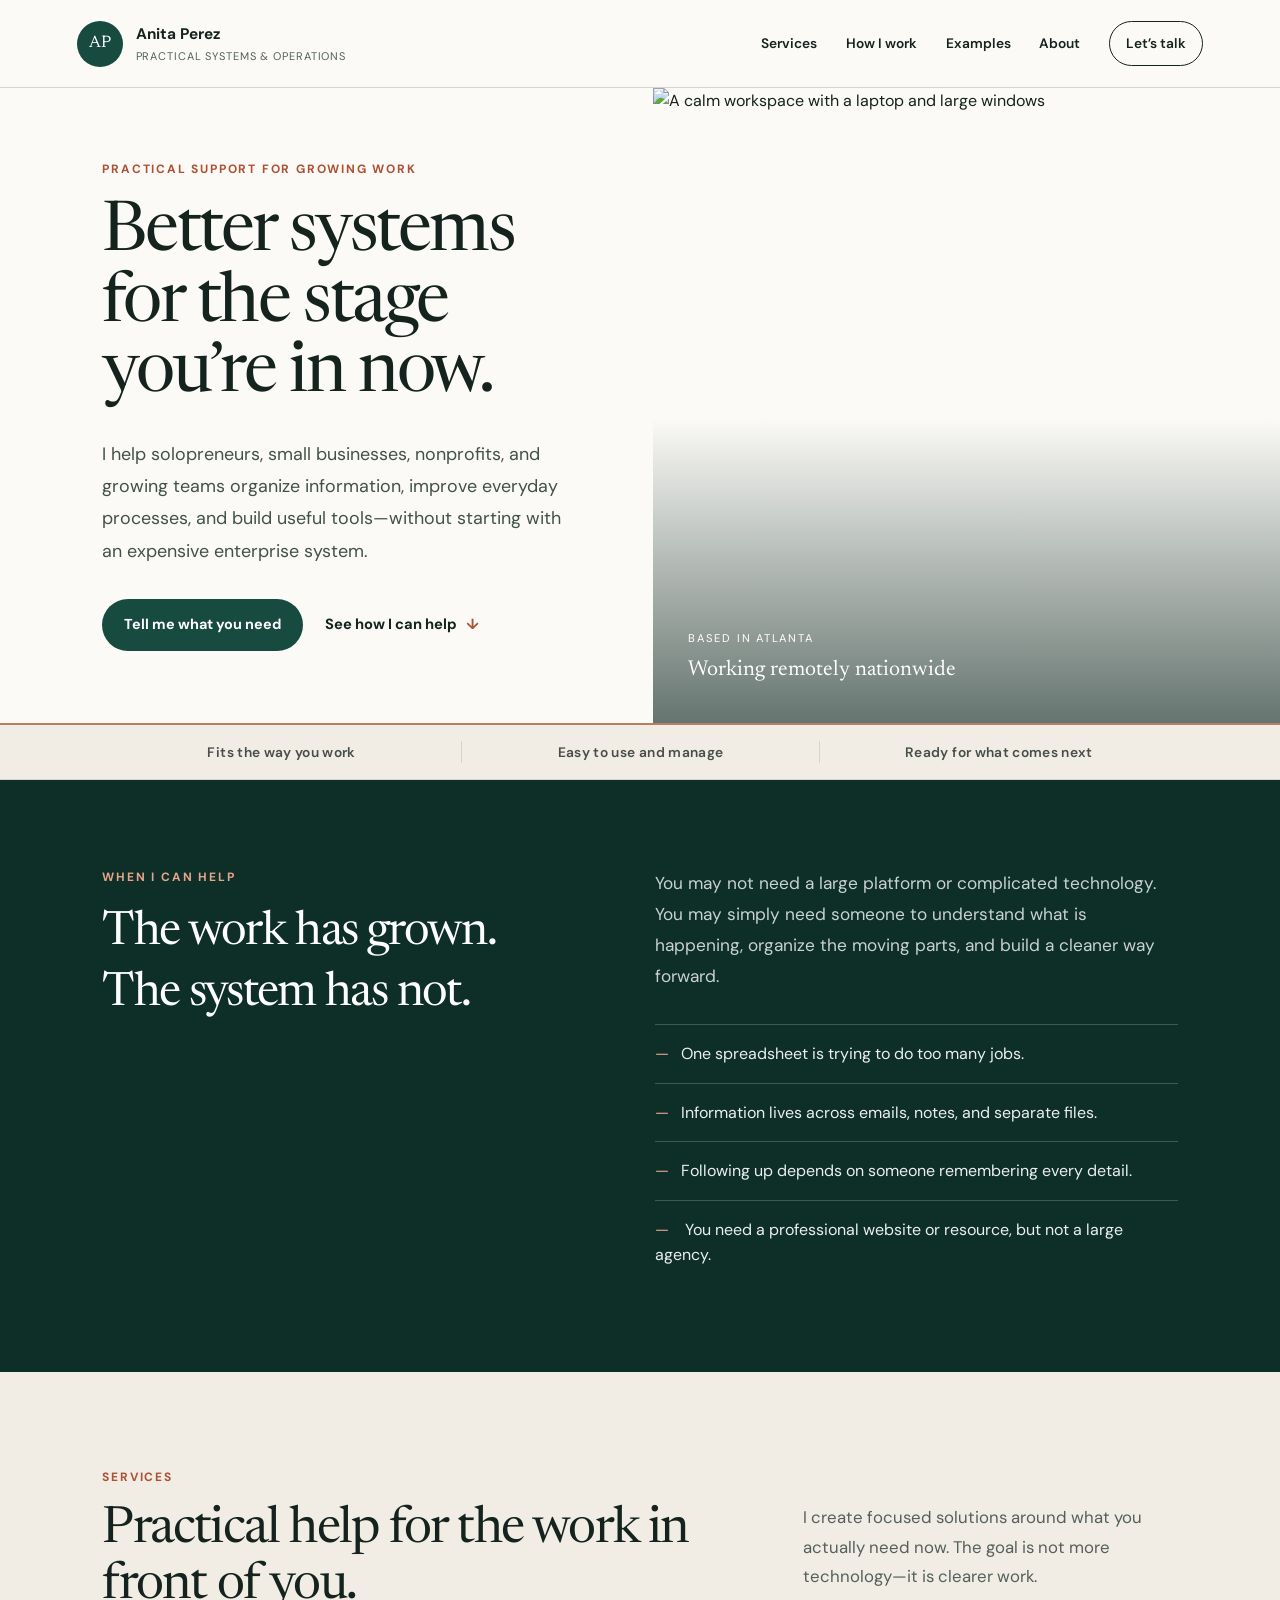
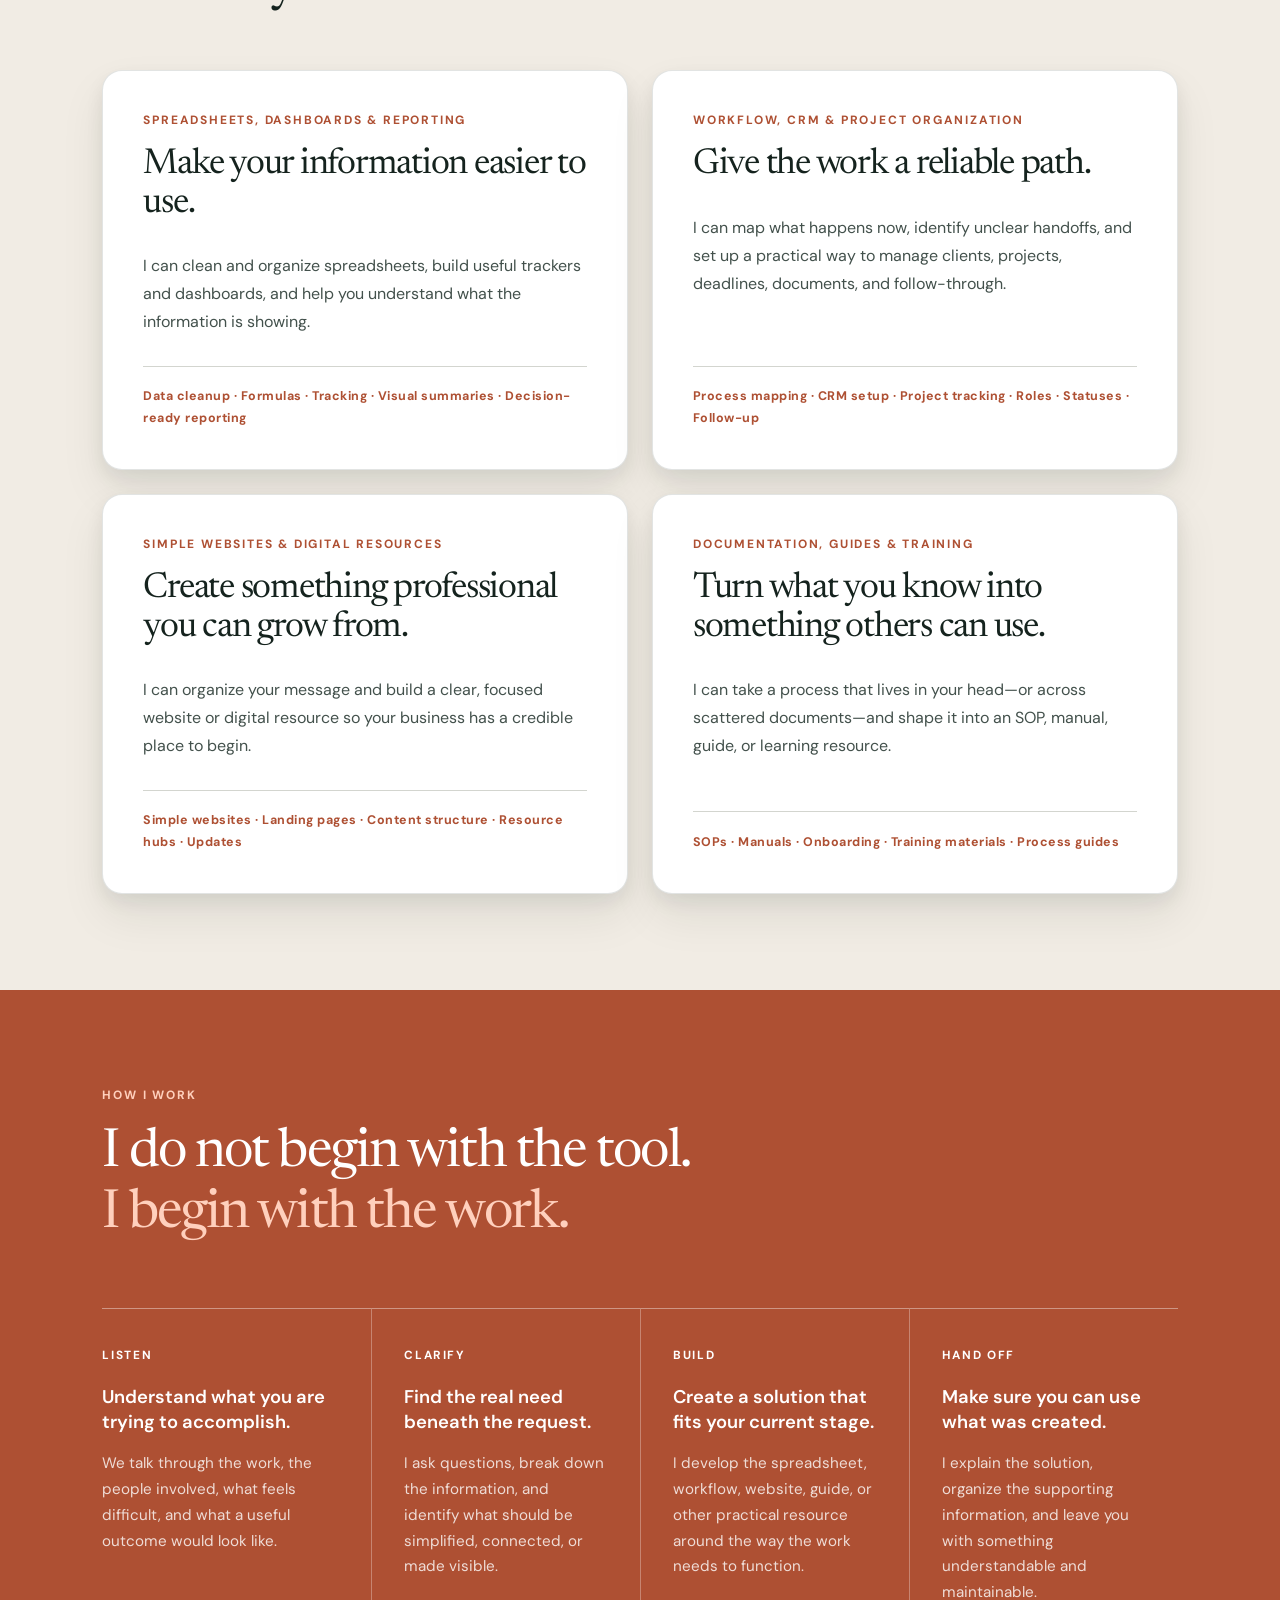
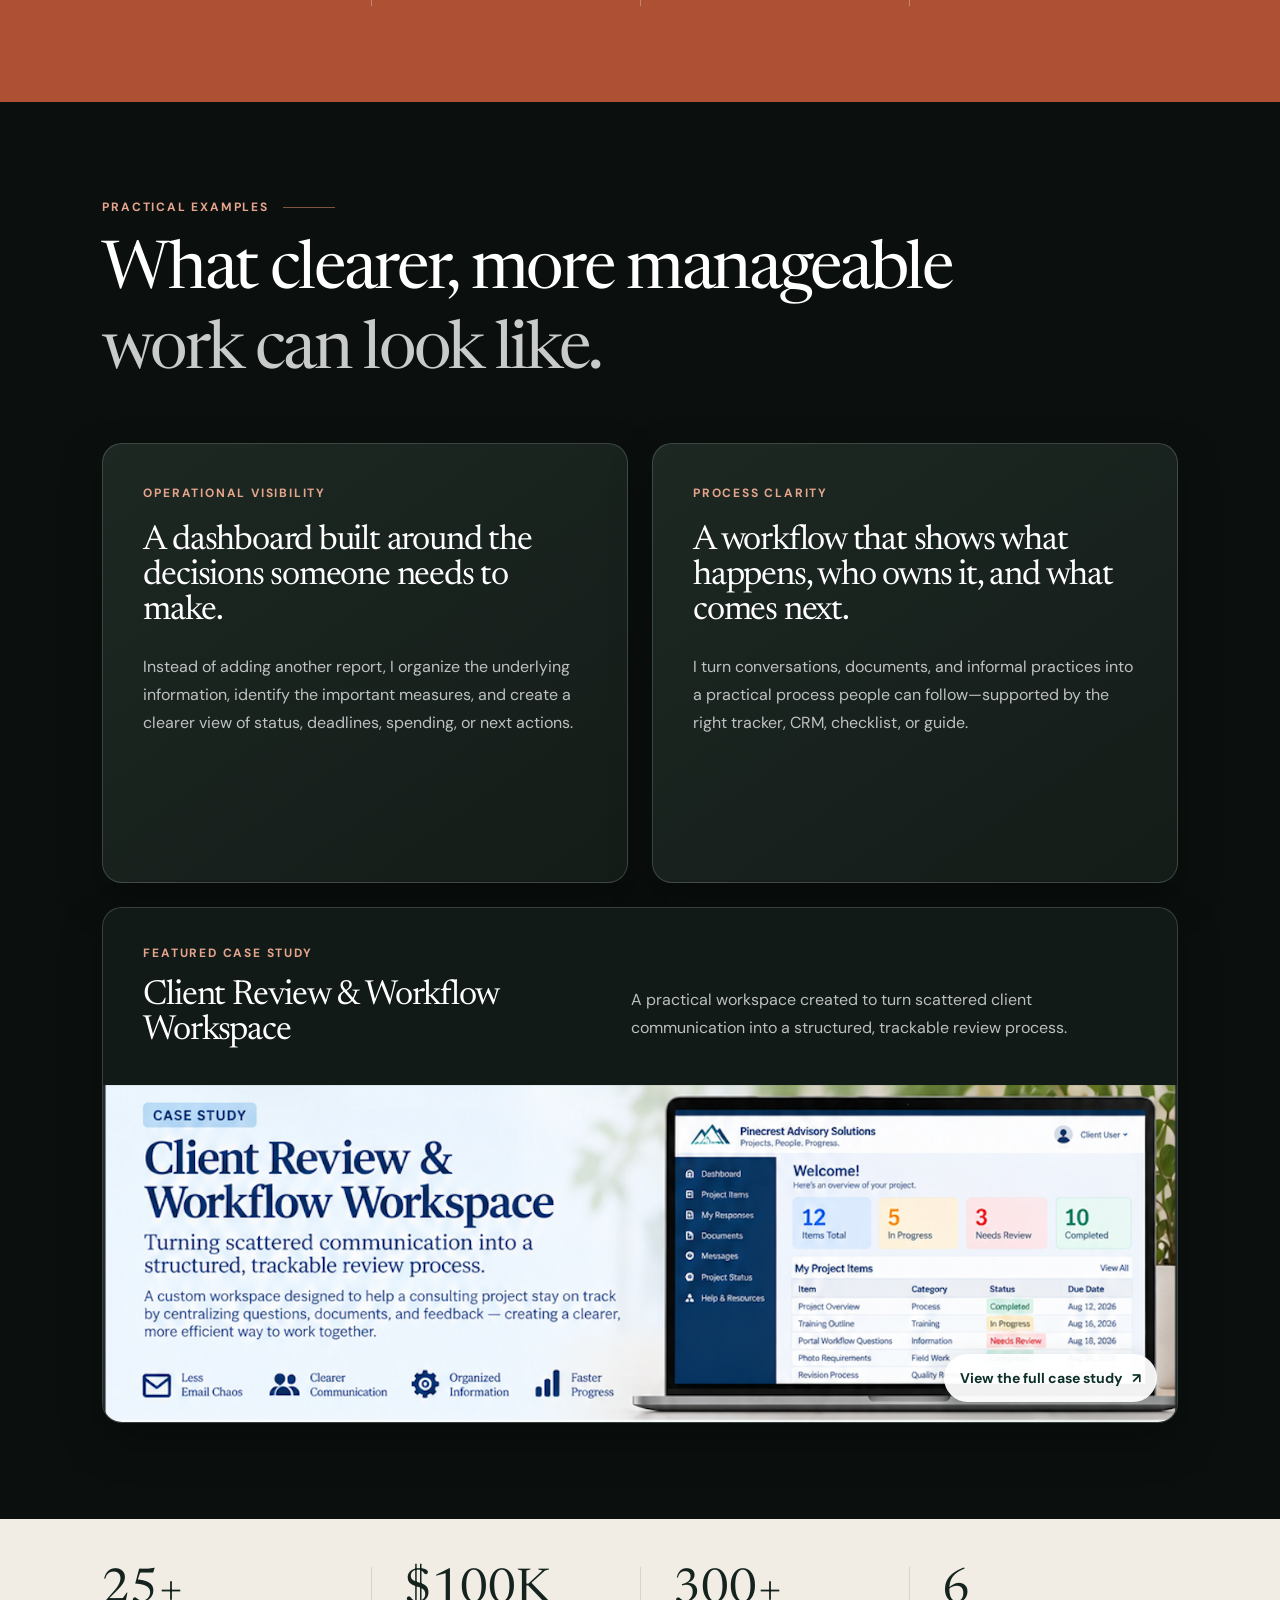
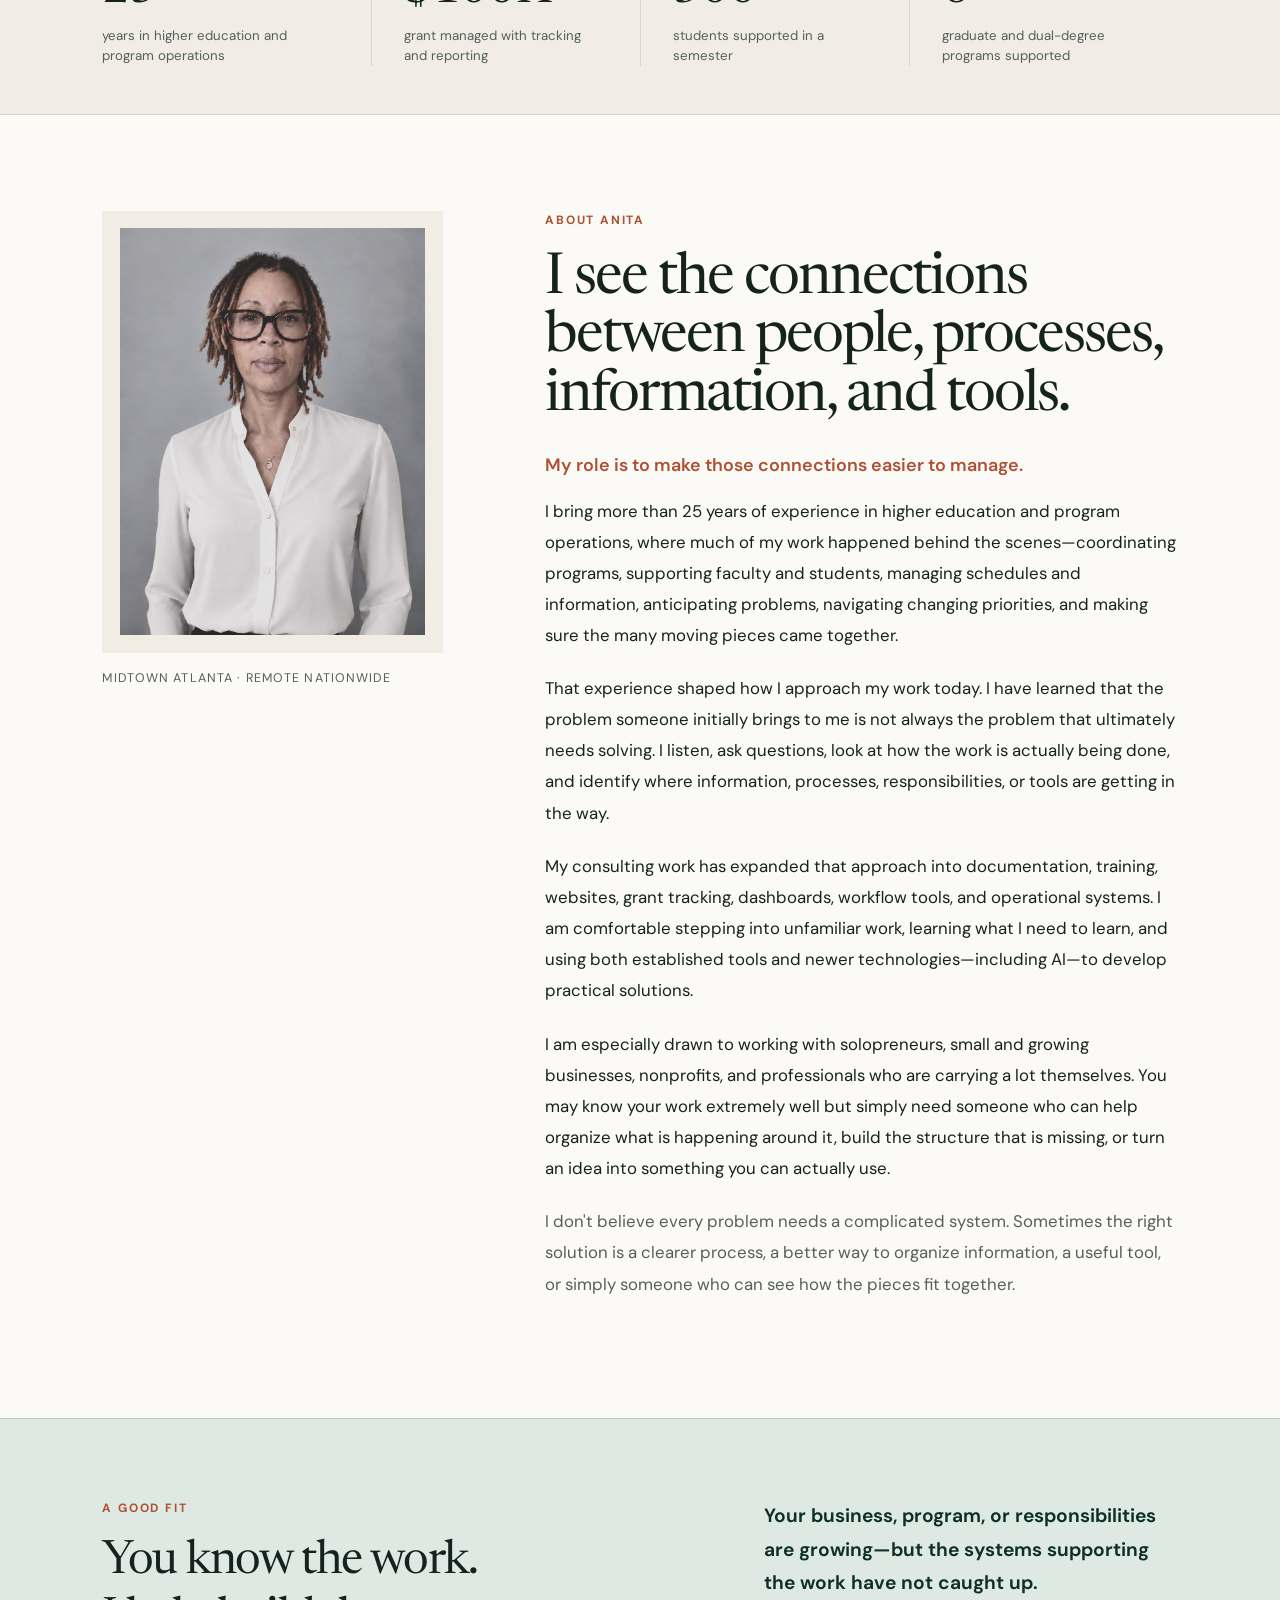
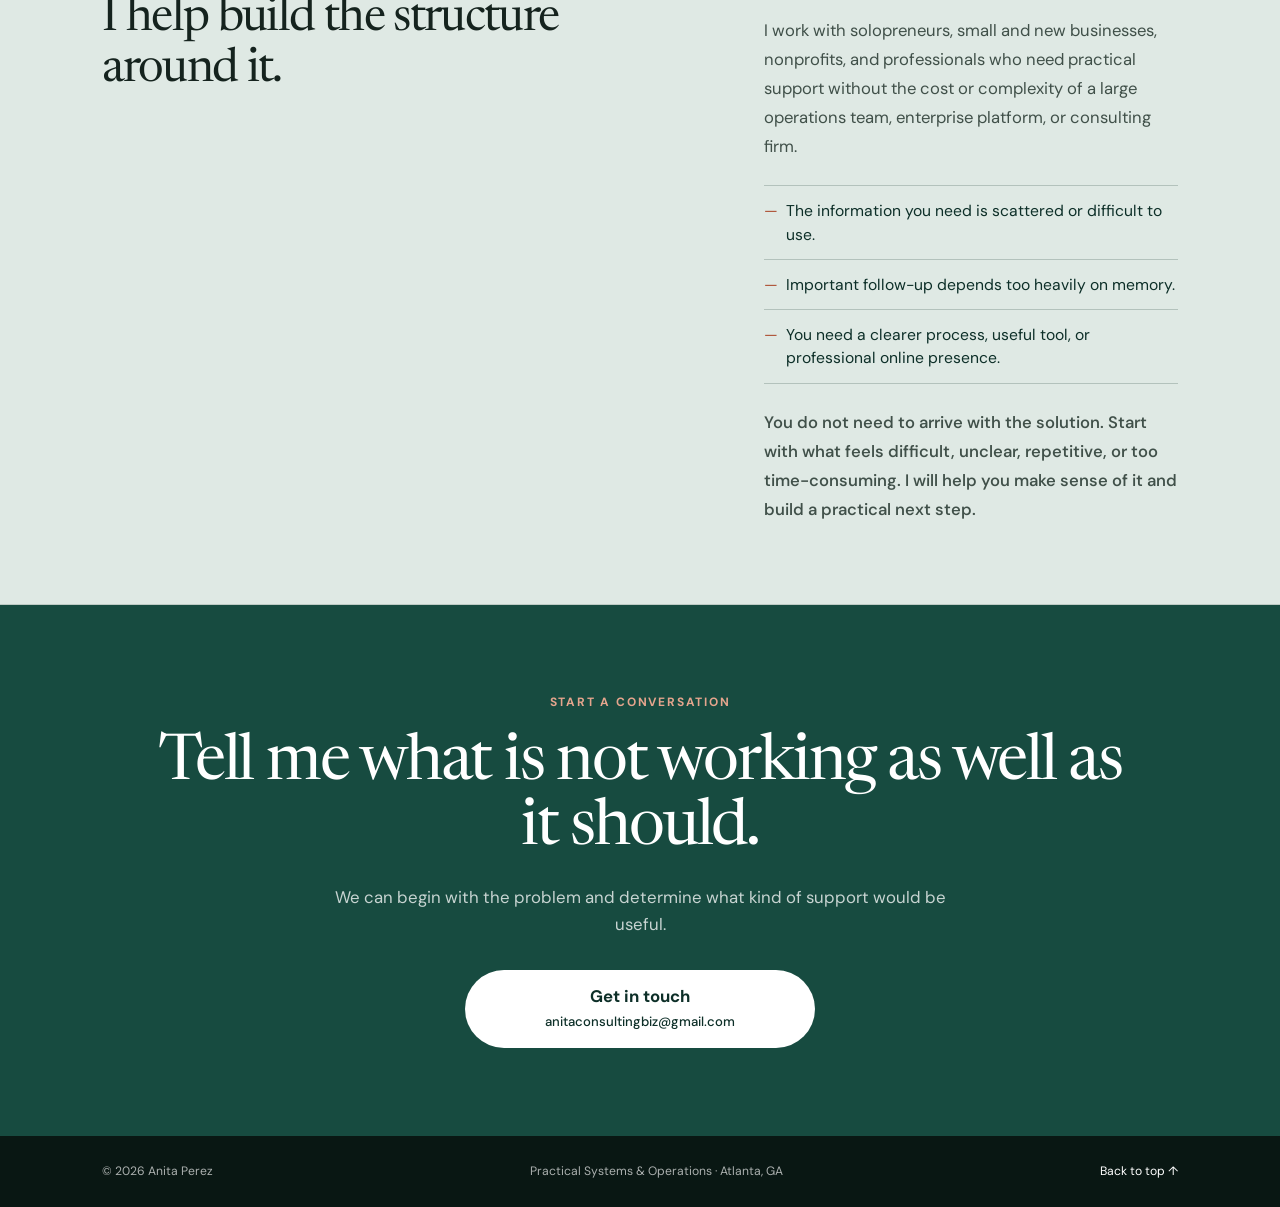
==== commit b5c70919: "Update stylesheet link to include version query" ====
--- a/index.html
+++ b/index.html
@@ -14,7 +14,7 @@
       href="https://fonts.googleapis.com/css2?family=DM+Sans:wght@400;500;600;700&family=Newsreader:opsz,wght@6..72,400;6..72,500&display=swap"
       rel="stylesheet"
     />
-    <link rel="stylesheet" href="styles.css" />
+  <link rel="stylesheet" href="styles.css?v=2" />
     <script src="script.js" defer></script>
   </head>
   <body>
--- a/styles.css
+++ b/styles.css
@@ -825,19 +825,49 @@
   padding: 5.5rem 8vw;
   text-align: center;
 }
+
 .contact-section .eyebrow {
   color: var(--coral);
 }
+
 .contact-section h2 {
   font-size: clamp(3.1rem, 5vw, 5.2rem);
   margin: 1.2rem auto 1.4rem;
   max-width: 980px;
 }
+
 .contact-section > p:nth-of-type(2) {
   color: rgba(255, 255, 255, 0.76);
   font-size: 1.05rem;
   margin: 0 auto 2rem;
   max-width: 650px;
+}
+
+
+
+.contact-display {
+  align-items: center;
+  background: #fff;
+  border-radius: 999px;
+  color: var(--forest-dark);
+  display: inline-flex;
+  flex-direction: column;
+  justify-content: center;
+  margin-top: 0;
+  min-width: 350px;
+  padding: 1rem 2.5rem;
+}
+
+.contact-title {
+  font-size: 1.05rem;
+  font-weight: 700;
+  line-height: 1.2;
+}
+
+.contact-address {
+  font-size: 0.82rem;
+  font-weight: 500;
+  margin-top: 0.3rem;
 }
 
 .site-footer {
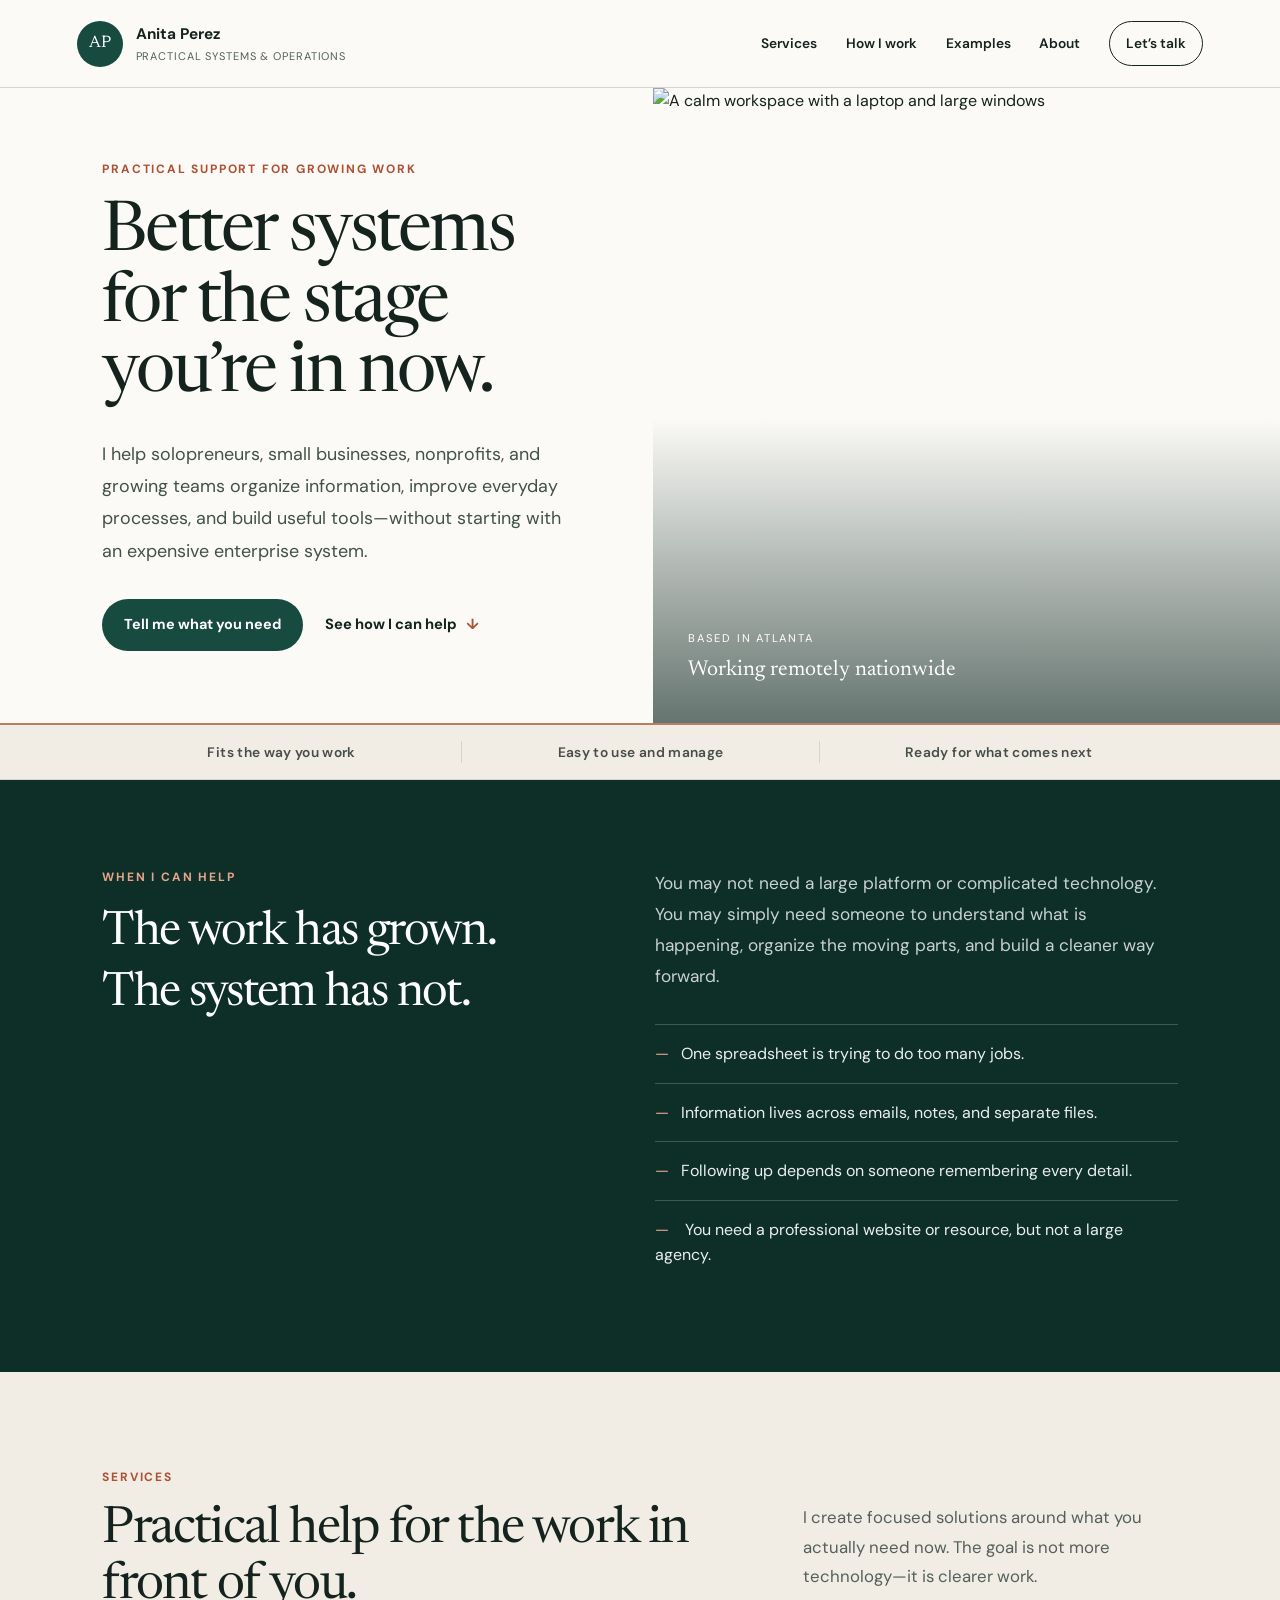
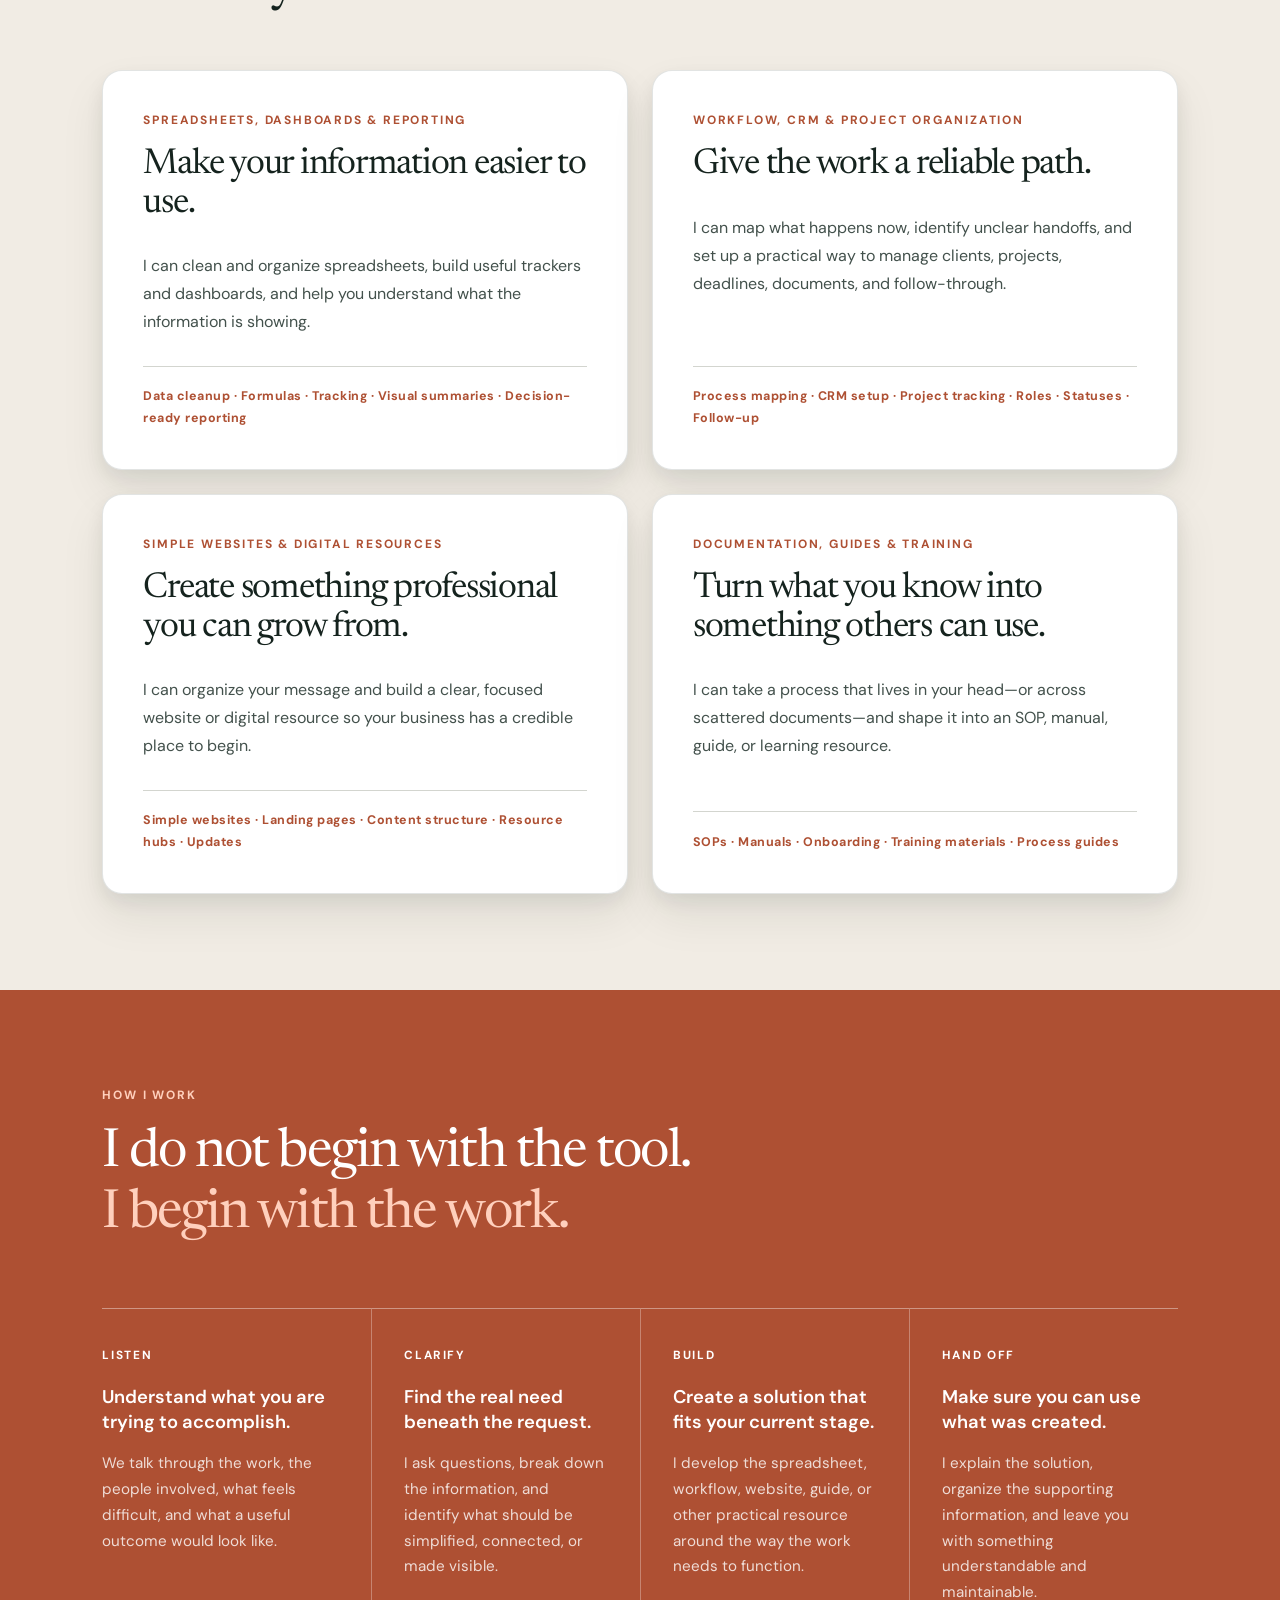
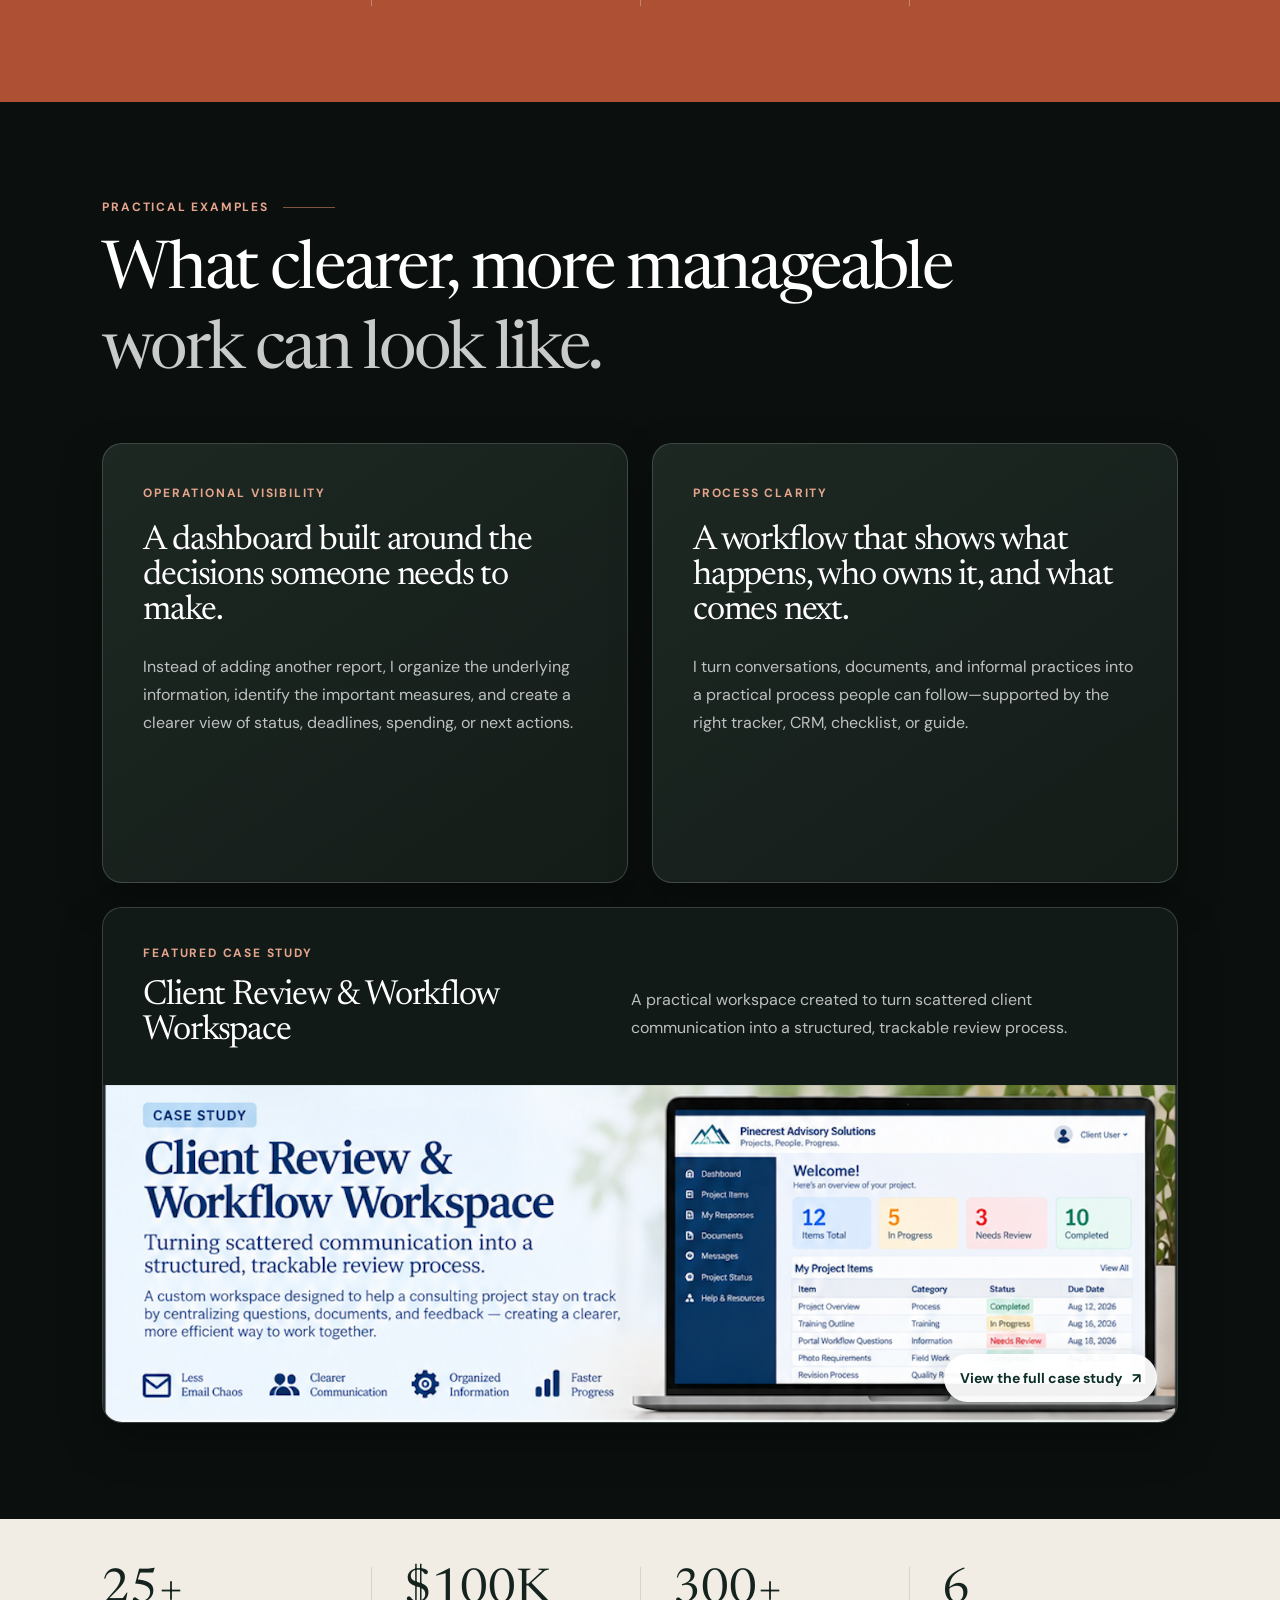
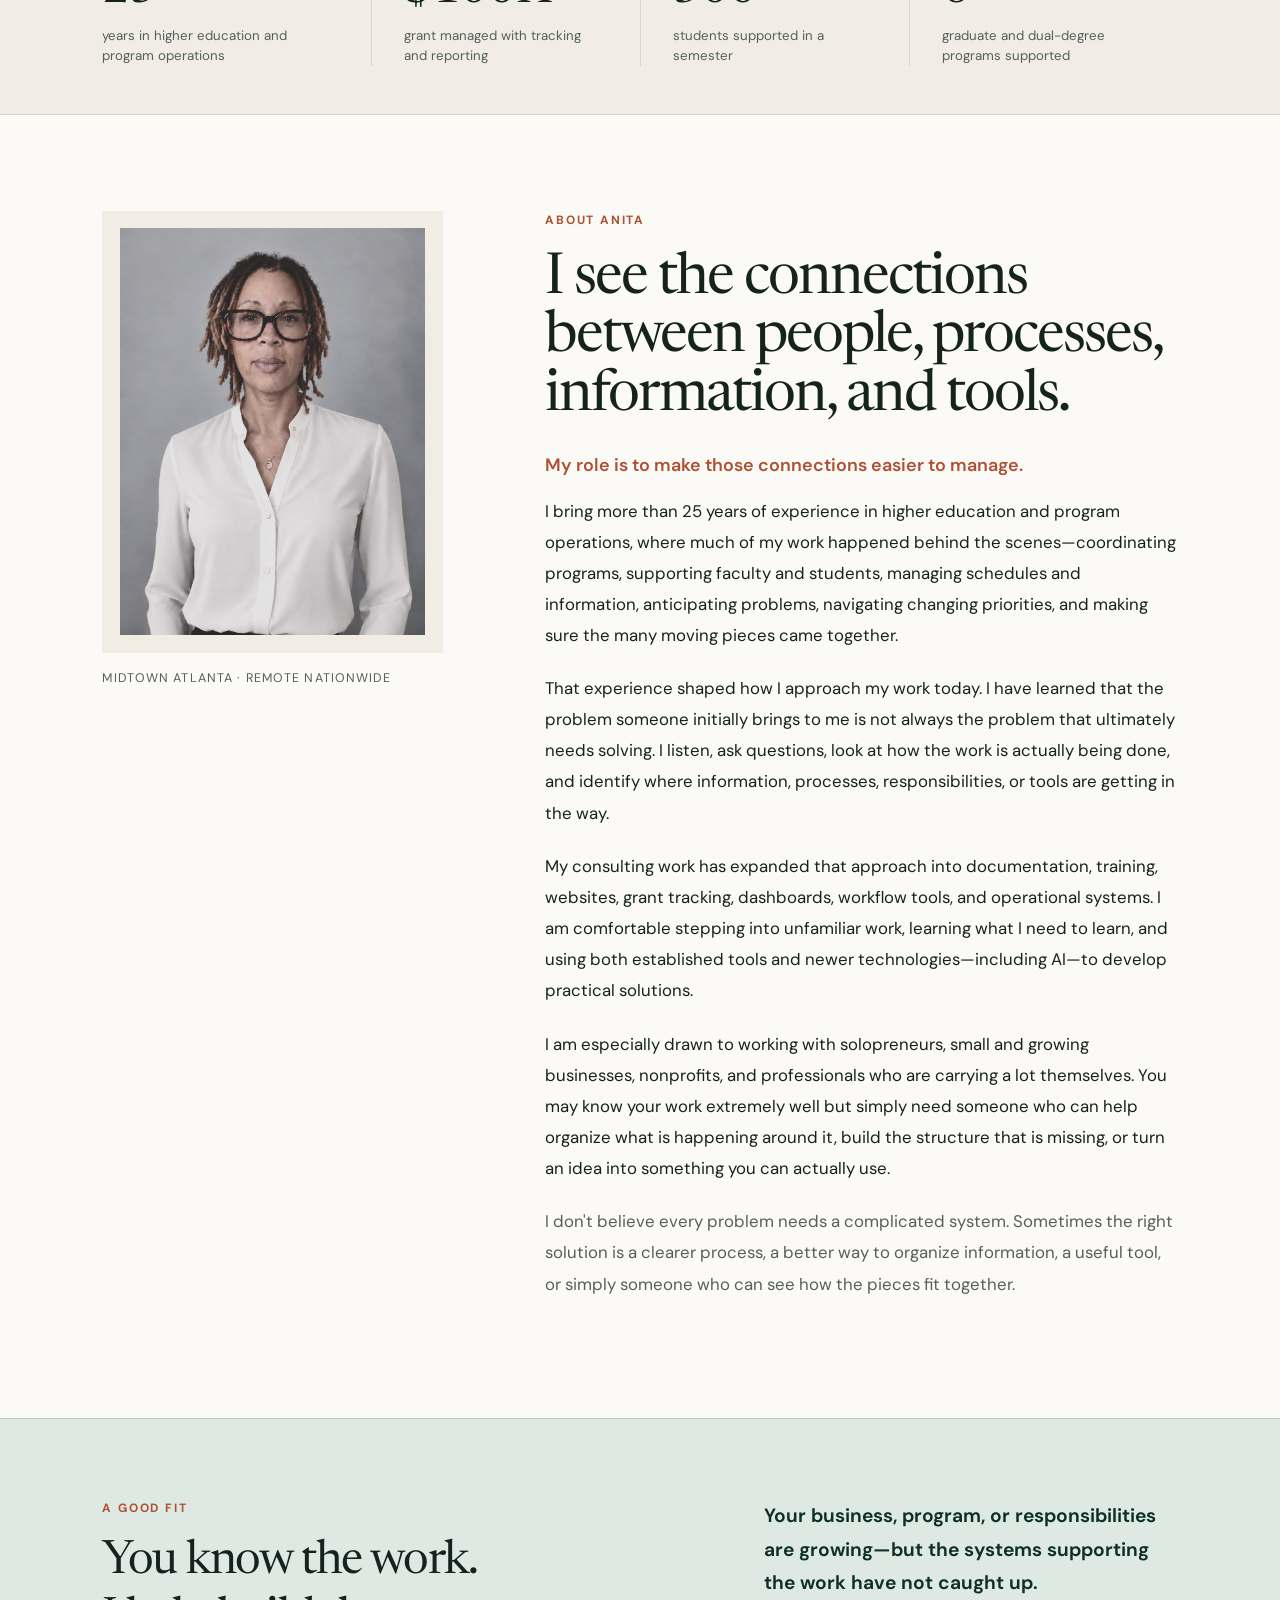
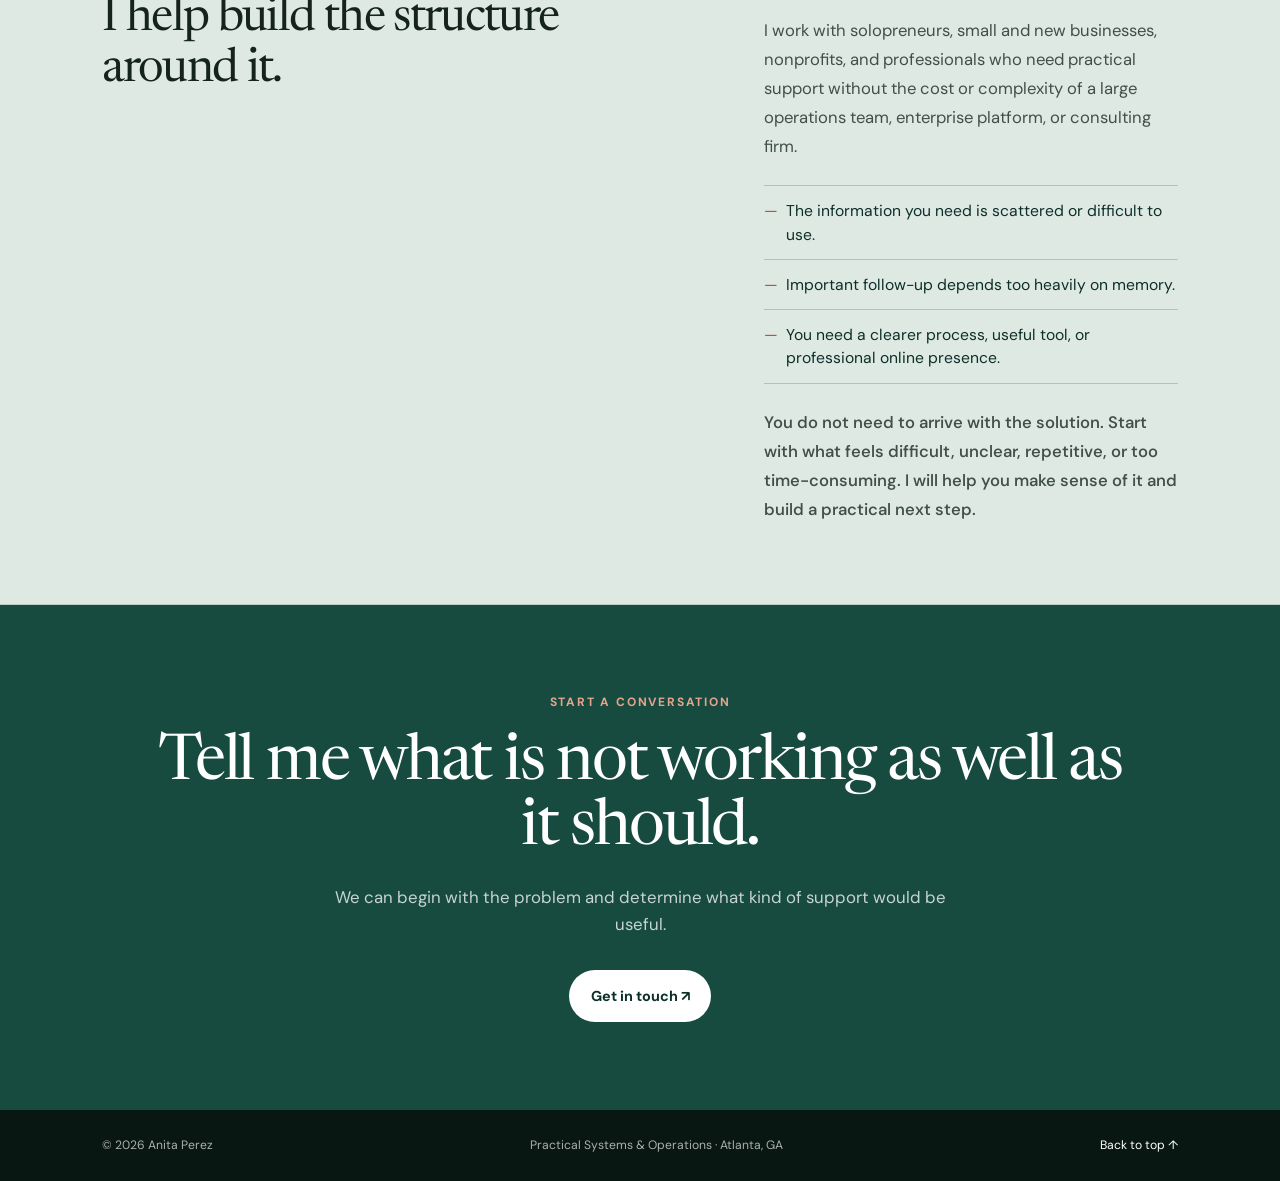
==== commit f3232bde: "Add files via upload" ====
--- a/index.html
+++ b/index.html
@@ -14,7 +14,7 @@
       href="https://fonts.googleapis.com/css2?family=DM+Sans:wght@400;500;600;700&family=Newsreader:opsz,wght@6..72,400;6..72,500&display=swap"
       rel="stylesheet"
     />
-  <link rel="stylesheet" href="styles.css?v=2" />
+    <link rel="stylesheet" href="styles.css" />
     <script src="script.js" defer></script>
   </head>
   <body>
@@ -432,19 +432,19 @@
         </div>
       </section>
 
-  <section id="contact" class="contact-section">
-  <p class="eyebrow">Start a conversation</p>
-  <h2>Tell me what is not working as well as it should.</h2>
-  <p>
-    We can begin with the problem and determine what kind of support would
-    be useful.
-  </p>
-
-  <div class="contact-display">
-    <span class="contact-title">Get in touch</span>
-    <span class="contact-address">anitaconsultingbiz@gmail.com</span>
-  </div>
-</section>
+      <section id="contact" class="contact-section">
+        <p class="eyebrow">Start a conversation</p>
+        <h2>Tell me what is not working as well as it should.</h2>
+        <p>
+          We can begin with the problem and determine what kind of support would
+          be useful.
+        </p>
+        <a
+          class="button button-light"
+          href="mailto:anitaconsultingbiz@gmail.com?subject=Let%27s%20Discuss%20My%20Business%20Needs"
+          >Get in touch <span aria-hidden="true">↗</span></a
+        >
+      </section>
     </main>
     <footer class="site-footer">
       <p>© 2026 Anita Perez</p>
--- a/styles.css
+++ b/styles.css
@@ -825,49 +825,19 @@
   padding: 5.5rem 8vw;
   text-align: center;
 }
-
 .contact-section .eyebrow {
   color: var(--coral);
 }
-
 .contact-section h2 {
   font-size: clamp(3.1rem, 5vw, 5.2rem);
   margin: 1.2rem auto 1.4rem;
   max-width: 980px;
 }
-
 .contact-section > p:nth-of-type(2) {
   color: rgba(255, 255, 255, 0.76);
   font-size: 1.05rem;
   margin: 0 auto 2rem;
   max-width: 650px;
-}
-
-
-
-.contact-display {
-  align-items: center;
-  background: #fff;
-  border-radius: 999px;
-  color: var(--forest-dark);
-  display: inline-flex;
-  flex-direction: column;
-  justify-content: center;
-  margin-top: 0;
-  min-width: 350px;
-  padding: 1rem 2.5rem;
-}
-
-.contact-title {
-  font-size: 1.05rem;
-  font-weight: 700;
-  line-height: 1.2;
-}
-
-.contact-address {
-  font-size: 0.82rem;
-  font-weight: 500;
-  margin-top: 0.3rem;
 }
 
 .site-footer {
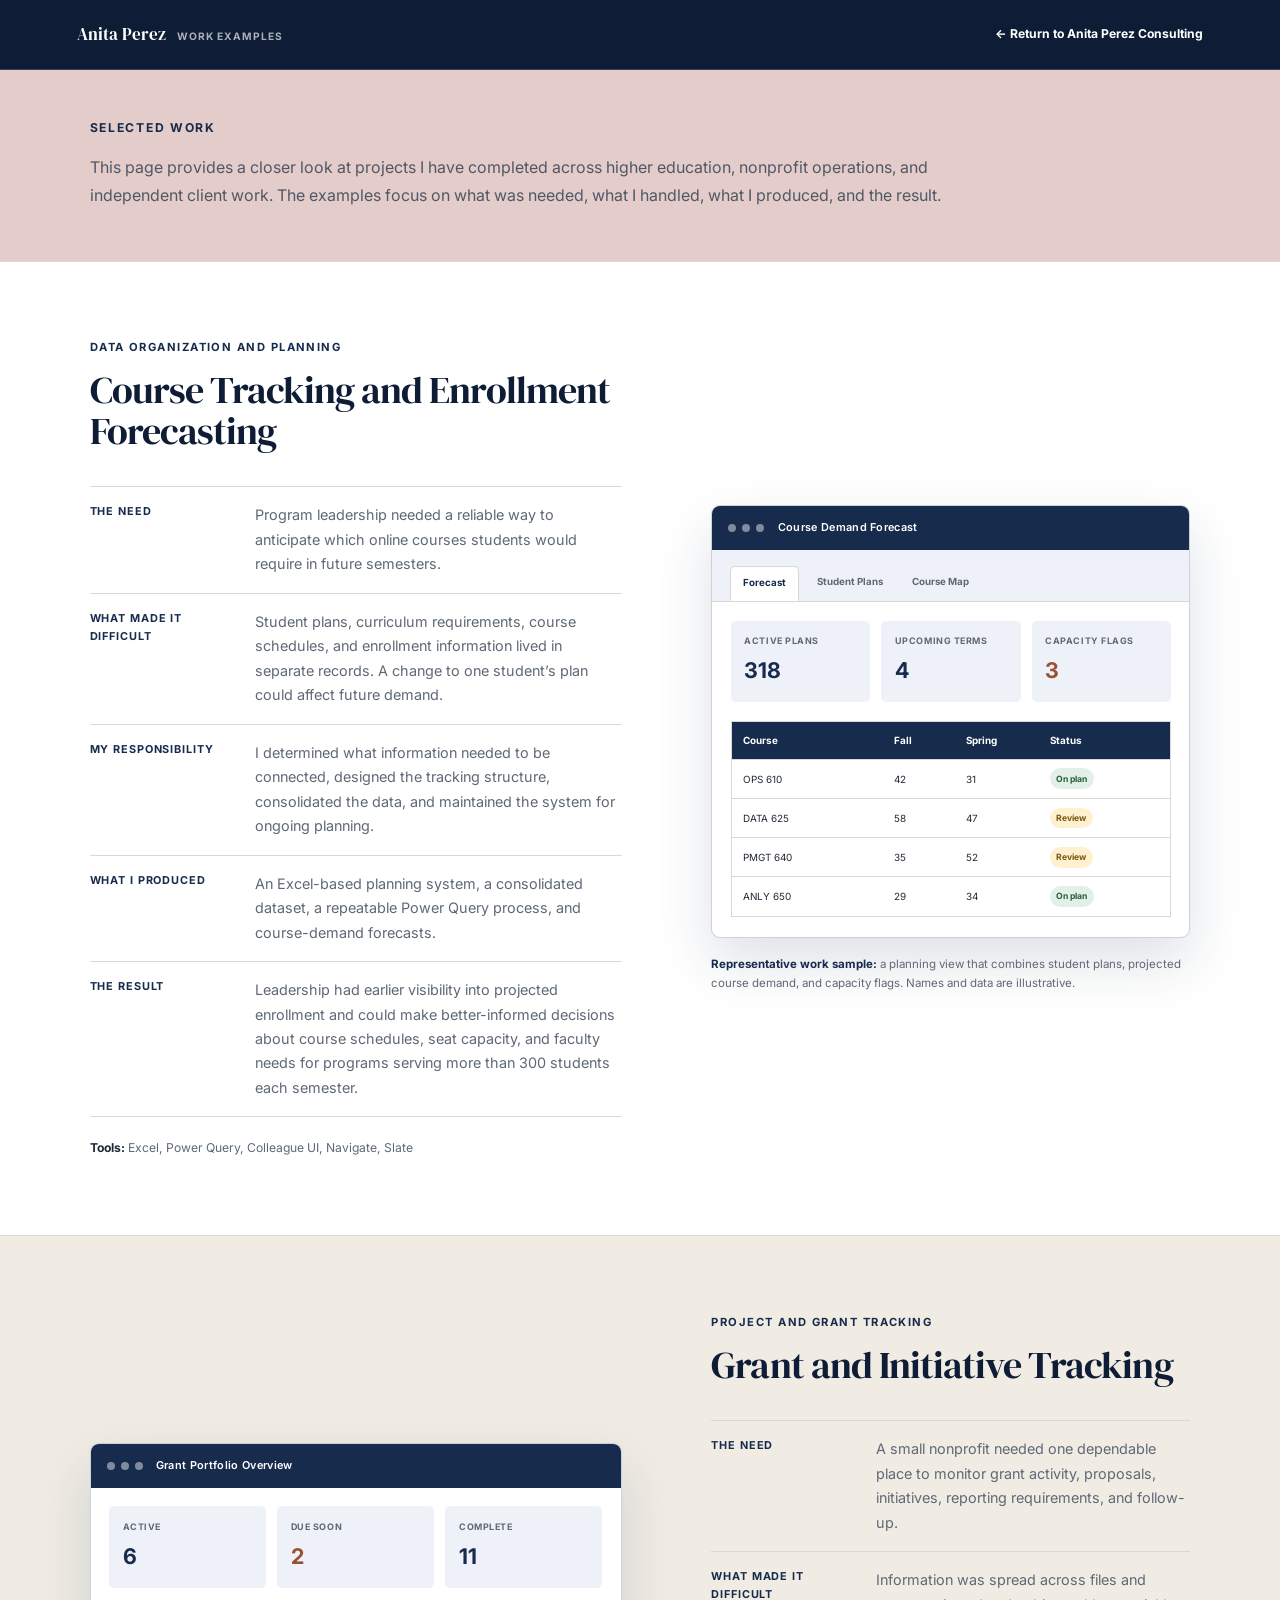
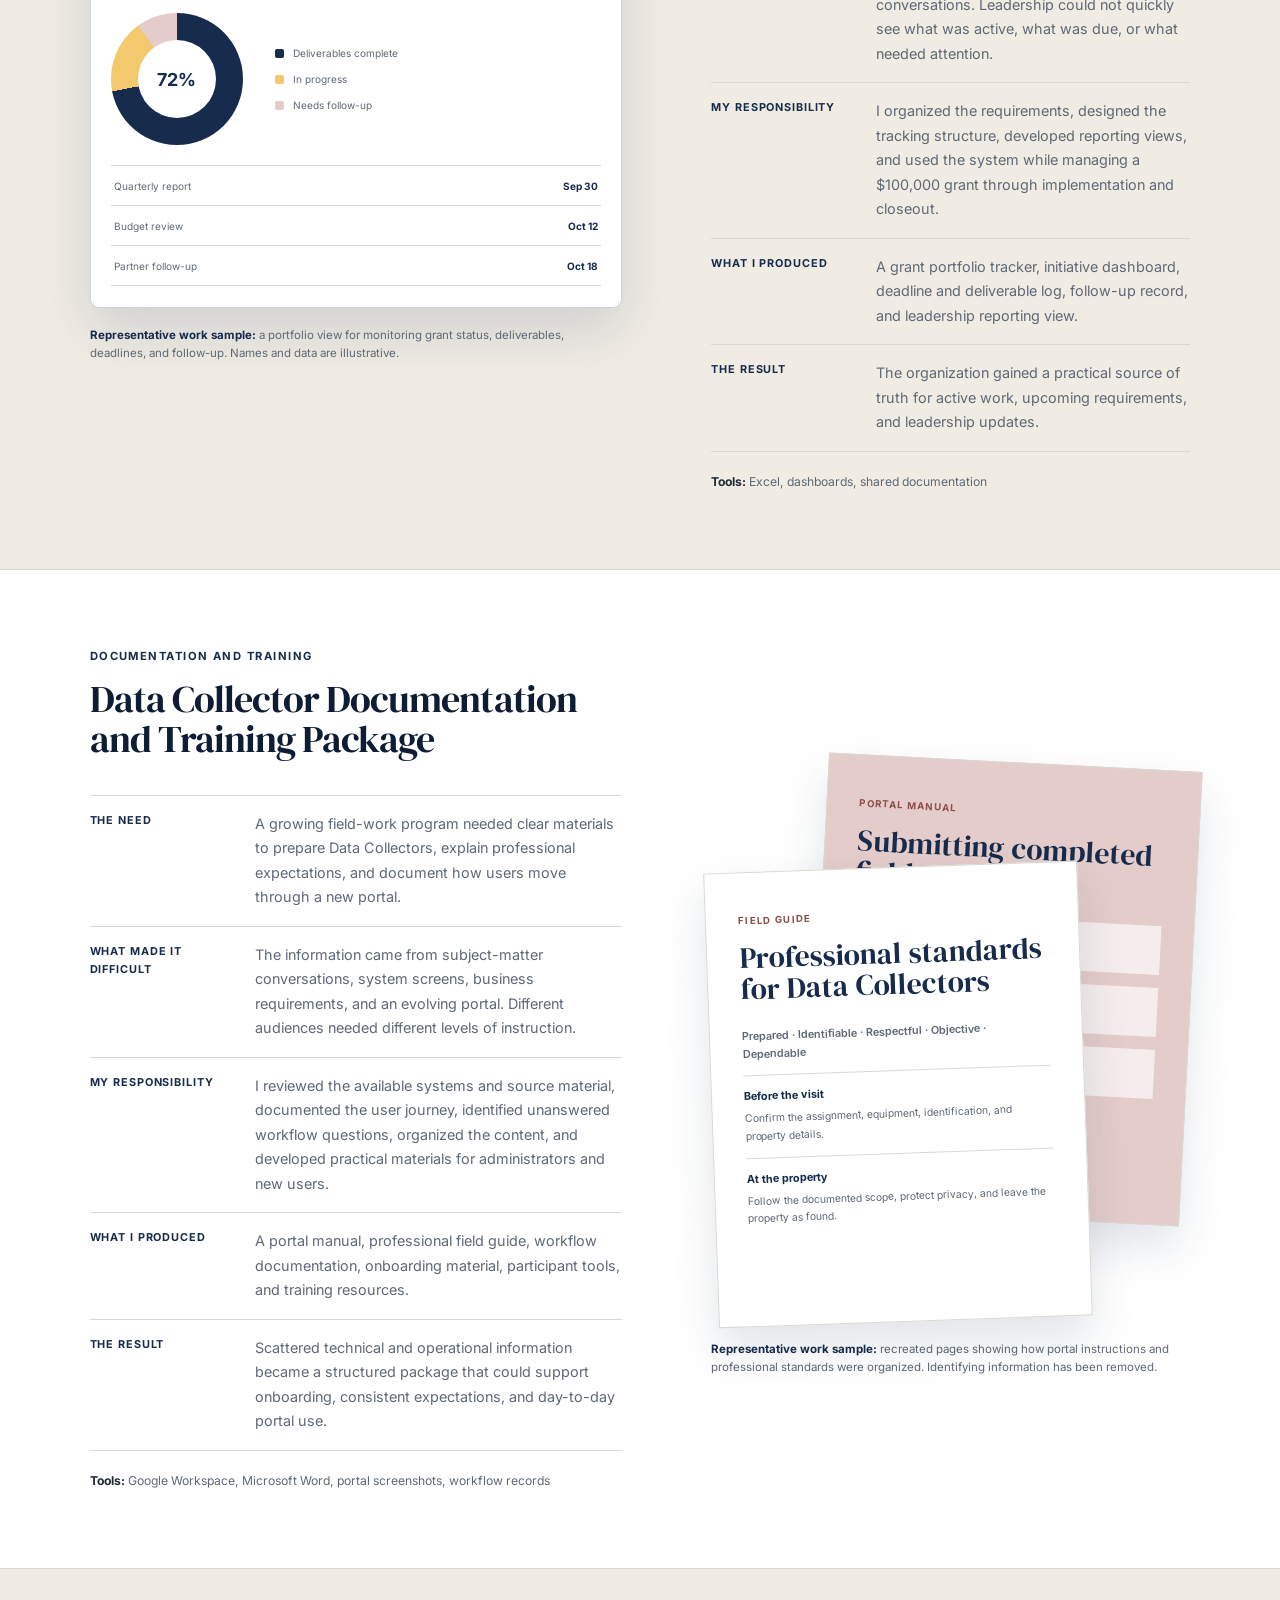
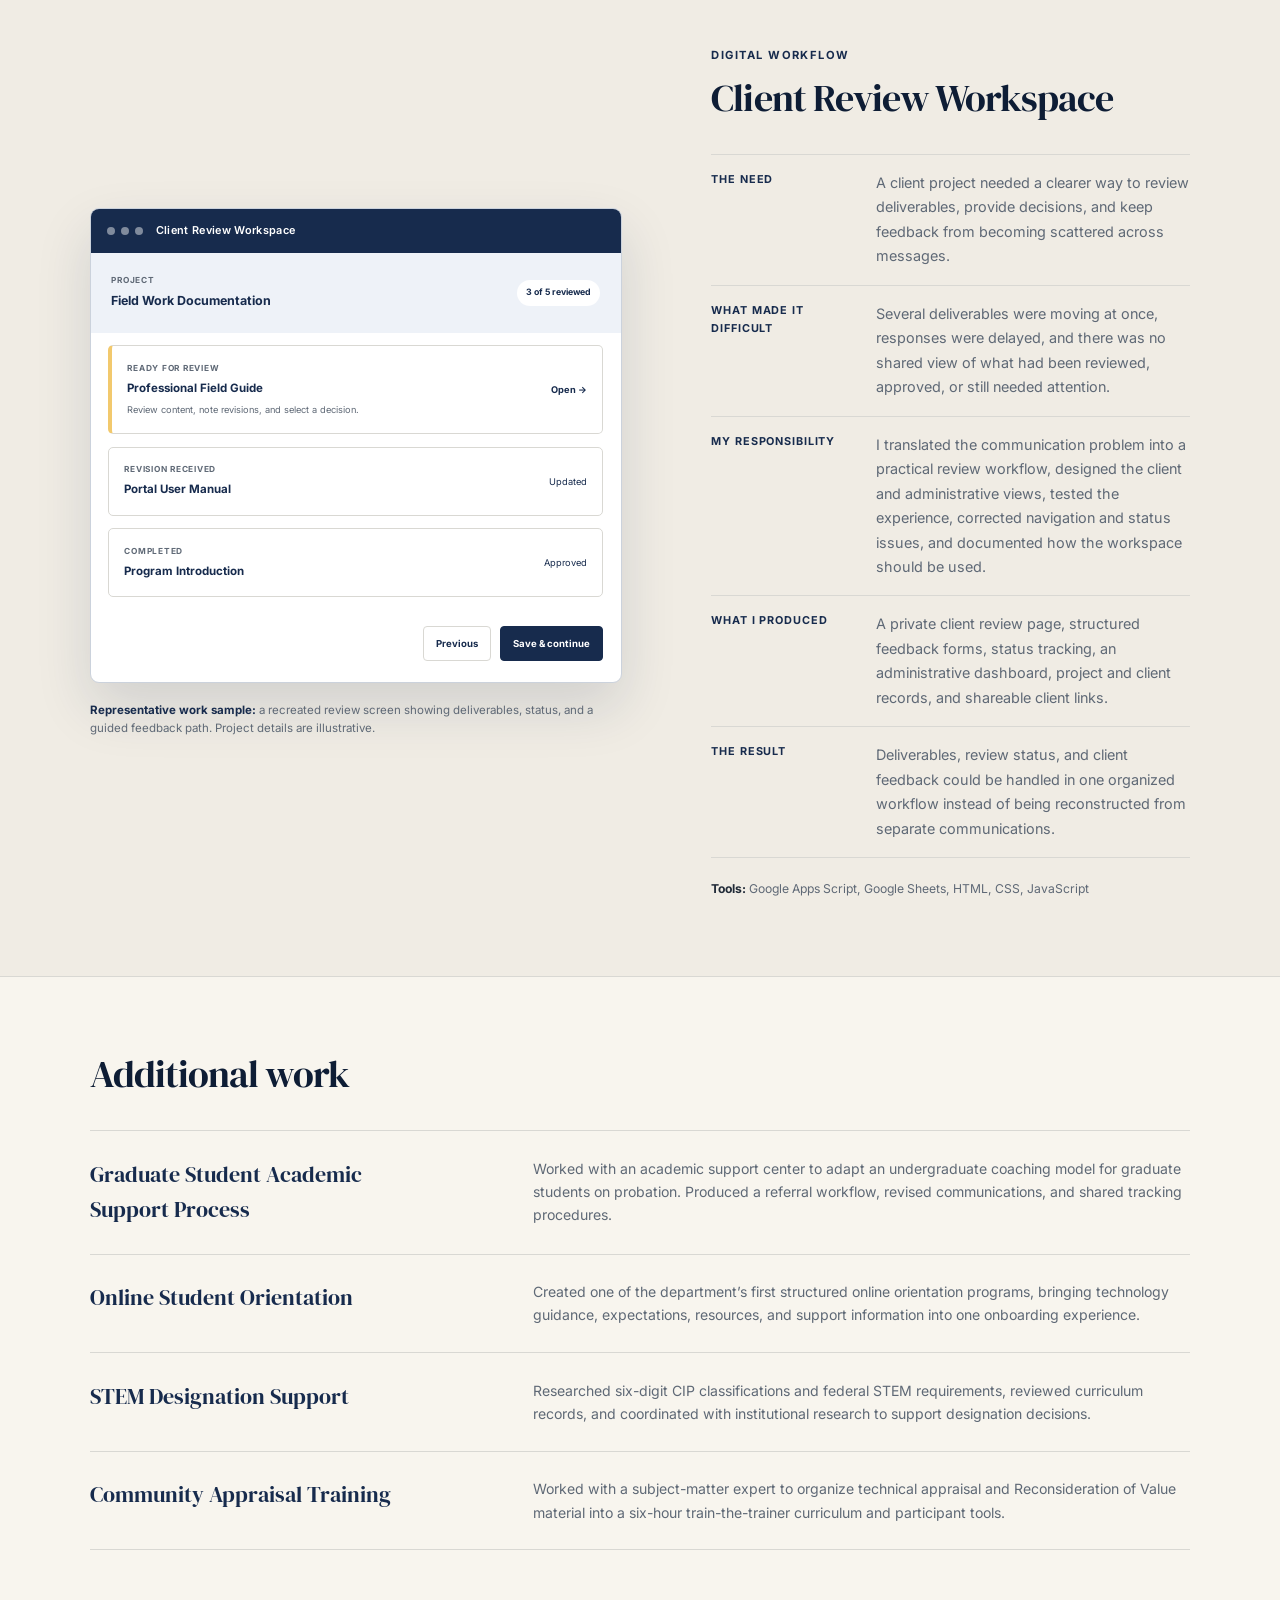
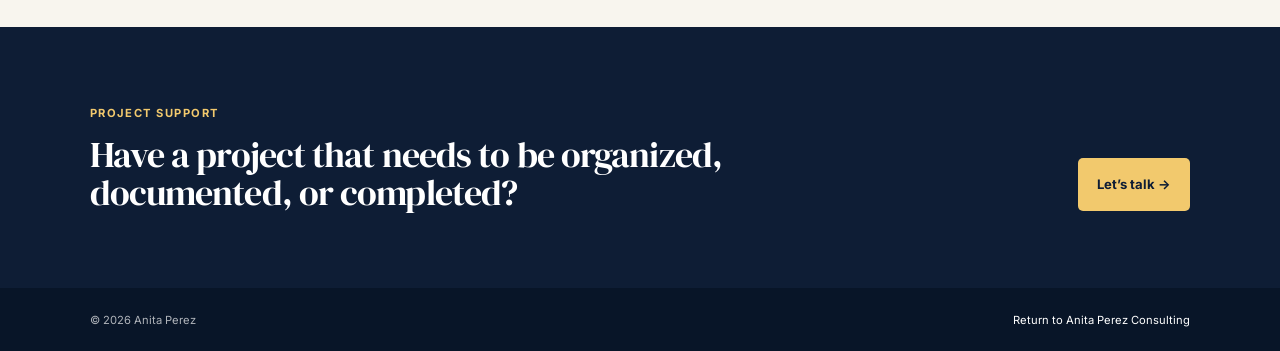
==== commit 6f95264b: "Add files via upload" ====
--- a/index.html
+++ b/index.html
@@ -1,455 +1,160 @@
 <!doctype html>
 <html lang="en">
-  <head>
-    <meta charset="UTF-8" />
-    <meta name="viewport" content="width=device-width, initial-scale=1.0" />
-    <meta
-      name="description"
-      content="Practical systems, clearer workflows, useful spreadsheets, and simple websites for small businesses, nonprofits, and growing organizations."
-    />
-    <title>Anita Perez | Practical Systems & Operations</title>
-    <link rel="preconnect" href="https://fonts.googleapis.com" />
-    <link rel="preconnect" href="https://fonts.gstatic.com" crossorigin />
-    <link
-      href="https://fonts.googleapis.com/css2?family=DM+Sans:wght@400;500;600;700&family=Newsreader:opsz,wght@6..72,400;6..72,500&display=swap"
-      rel="stylesheet"
-    />
-    <link rel="stylesheet" href="styles.css" />
-    <script src="script.js" defer></script>
-  </head>
-  <body>
-    <a class="skip-link" href="#main-content">Skip to content</a>
-    <header class="site-header">
-      <a class="brand" href="index.html" aria-label="Anita Perez home"
-        ><span class="brand-mark">AP</span
-        ><span
-          ><strong>Anita Perez</strong
-          ><small>Practical Systems & Operations</small></span
-        ></a
-      >
-      <button
-        class="menu-toggle"
-        type="button"
-        aria-expanded="false"
-        aria-controls="site-nav"
-      >
-        Menu
-      </button>
-      <nav id="site-nav" class="site-nav" aria-label="Main navigation">
-        <a href="#services">Services</a><a href="#process">How I work</a
-        ><a href="#examples">Examples</a><a href="#about">About</a
-        ><a class="nav-cta" href="#contact">Let’s talk</a>
-      </nav>
-    </header>
-    <main id="main-content">
-      <section class="hero">
-        <div class="hero-copy">
-          <p class="eyebrow">Practical support for growing work</p>
-          <h1>Better systems for the stage you’re in now.</h1>
-          <p class="hero-lede">
-            I help solopreneurs, small businesses, nonprofits, and growing teams
-            organize information, improve everyday processes, and build useful
-            tools—without starting with an expensive enterprise system.
-          </p>
-          <div class="button-row">
-            <a
-              class="button button-primary"
-              href="mailto:anitaconsultingbiz@gmail.com?subject=Let%27s%20Discuss%20My%20Business%20Needs"
-              >Tell me what you need</a
-            ><a class="text-link" href="#services"
-              >See how I can help <span aria-hidden="true">↓</span></a
-            >
+<head>
+  <meta charset="UTF-8">
+  <meta name="viewport" content="width=device-width, initial-scale=1">
+  <meta name="description" content="Selected work by Anita Perez: operational systems, data tools, documentation, training, and digital workspaces.">
+  <title>Anita Perez | Work Examples</title>
+  <link rel="preconnect" href="https://fonts.googleapis.com">
+  <link rel="preconnect" href="https://fonts.gstatic.com" crossorigin>
+  <link href="https://fonts.googleapis.com/css2?family=DM+Serif+Display&family=Inter:wght@400;500;600;700&display=swap" rel="stylesheet">
+  <link rel="icon" type="image/svg+xml" href="favicon.svg">
+  <link rel="stylesheet" href="styles.css">
+</head>
+<body>
+  <a class="skip-link" href="#main">Skip to work examples</a>
+  <header class="topbar">
+    <p><strong>Anita Perez</strong><span>Work examples</span></p>
+    <a href="https://anitaconsultingbiz-eng.github.io/">← Return to Anita Perez Consulting</a>
+  </header>
+
+  <main id="main">
+    <section class="intro">
+      <h1 class="kicker">Selected work</h1>
+      <p>This page provides a closer look at projects I have completed across higher education, nonprofit operations, and independent client work. The examples focus on what was needed, what I handled, what I produced, and the result.</p>
+    </section>
+
+    <section class="case-study" aria-labelledby="forecast-title">
+      <div class="case-copy">
+        <p class="case-number">Data organization and planning</p>
+        <h2 id="forecast-title">Course Tracking and Enrollment Forecasting</h2>
+        <dl class="case-details">
+          <div><dt>The need</dt><dd>Program leadership needed a reliable way to anticipate which online courses students would require in future semesters.</dd></div>
+          <div><dt>What made it difficult</dt><dd>Student plans, curriculum requirements, course schedules, and enrollment information lived in separate records. A change to one student’s plan could affect future demand.</dd></div>
+          <div><dt>My responsibility</dt><dd>I determined what information needed to be connected, designed the tracking structure, consolidated the data, and maintained the system for ongoing planning.</dd></div>
+          <div><dt>What I produced</dt><dd>An Excel-based planning system, a consolidated dataset, a repeatable Power Query process, and course-demand forecasts.</dd></div>
+          <div><dt>The result</dt><dd>Leadership had earlier visibility into projected enrollment and could make better-informed decisions about course schedules, seat capacity, and faculty needs for programs serving more than 300 students each semester.</dd></div>
+        </dl>
+        <p class="tools"><strong>Tools:</strong> Excel, Power Query, Colleague UI, Navigate, Slate</p>
+      </div>
+      <figure class="work-sample forecast-sample">
+        <div class="sample-window">
+          <div class="window-bar"><span></span><span></span><span></span><b>Course Demand Forecast</b></div>
+          <div class="sheet-tabs"><span class="active">Forecast</span><span>Student Plans</span><span>Course Map</span></div>
+          <div class="metric-row">
+            <div><small>Active plans</small><strong>318</strong></div><div><small>Upcoming terms</small><strong>4</strong></div><div><small>Capacity flags</small><strong class="alert">3</strong></div>
+          </div>
+          <div class="forecast-table" role="img" aria-label="Representative course forecast table with projected demand and capacity">
+            <div class="table-head"><span>Course</span><span>Fall</span><span>Spring</span><span>Status</span></div>
+            <div><span>OPS 610</span><span>42</span><span>31</span><span class="status good">On plan</span></div>
+            <div><span>DATA 625</span><span>58</span><span>47</span><span class="status watch">Review</span></div>
+            <div><span>PMGT 640</span><span>35</span><span>52</span><span class="status watch">Review</span></div>
+            <div><span>ANLY 650</span><span>29</span><span>34</span><span class="status good">On plan</span></div>
           </div>
         </div>
-        <div class="hero-visual">
-          <img
-            src="https://images.unsplash.com/photo-1497215728101-856f4ea42174?auto=format&fit=crop&w=1600&q=85"
-            alt="A calm workspace with a laptop and large windows"
-          />
-          <div class="hero-note">
-            <span>Based in Atlanta</span
-            ><strong>Working remotely nationwide</strong>
+        <figcaption><strong>Representative work sample:</strong> a planning view that combines student plans, projected course demand, and capacity flags. Names and data are illustrative.</figcaption>
+      </figure>
+    </section>
+
+    <section class="case-study reverse" aria-labelledby="grant-title">
+      <div class="case-copy">
+        <p class="case-number">Project and grant tracking</p>
+        <h2 id="grant-title">Grant and Initiative Tracking</h2>
+        <dl class="case-details">
+          <div><dt>The need</dt><dd>A small nonprofit needed one dependable place to monitor grant activity, proposals, initiatives, reporting requirements, and follow-up.</dd></div>
+          <div><dt>What made it difficult</dt><dd>Information was spread across files and conversations. Leadership could not quickly see what was active, what was due, or what needed attention.</dd></div>
+          <div><dt>My responsibility</dt><dd>I organized the requirements, designed the tracking structure, developed reporting views, and used the system while managing a $100,000 grant through implementation and closeout.</dd></div>
+          <div><dt>What I produced</dt><dd>A grant portfolio tracker, initiative dashboard, deadline and deliverable log, follow-up record, and leadership reporting view.</dd></div>
+          <div><dt>The result</dt><dd>The organization gained a practical source of truth for active work, upcoming requirements, and leadership updates.</dd></div>
+        </dl>
+        <p class="tools"><strong>Tools:</strong> Excel, dashboards, shared documentation</p>
+      </div>
+      <figure class="work-sample grant-sample">
+        <div class="sample-window">
+          <div class="window-bar"><span></span><span></span><span></span><b>Grant Portfolio Overview</b></div>
+          <div class="metric-row grant-metrics"><div><small>Active</small><strong>6</strong></div><div><small>Due soon</small><strong class="alert">2</strong></div><div><small>Complete</small><strong>11</strong></div></div>
+          <div class="grant-grid">
+            <div class="donut"><span>72%</span></div>
+            <div class="legend"><p><i class="navy"></i>Deliverables complete</p><p><i class="gold"></i>In progress</p><p><i class="blush"></i>Needs follow-up</p></div>
+          </div>
+          <div class="deadline-list"><p><span>Quarterly report</span><b>Sep 30</b></p><p><span>Budget review</span><b>Oct 12</b></p><p><span>Partner follow-up</span><b>Oct 18</b></p></div>
+        </div>
+        <figcaption><strong>Representative work sample:</strong> a portfolio view for monitoring grant status, deliverables, deadlines, and follow-up. Names and data are illustrative.</figcaption>
+      </figure>
+    </section>
+
+    <section class="case-study" aria-labelledby="documentation-title">
+      <div class="case-copy">
+        <p class="case-number">Documentation and training</p>
+        <h2 id="documentation-title">Data Collector Documentation and Training Package</h2>
+        <dl class="case-details">
+          <div><dt>The need</dt><dd>A growing field-work program needed clear materials to prepare Data Collectors, explain professional expectations, and document how users move through a new portal.</dd></div>
+          <div><dt>What made it difficult</dt><dd>The information came from subject-matter conversations, system screens, business requirements, and an evolving portal. Different audiences needed different levels of instruction.</dd></div>
+          <div><dt>My responsibility</dt><dd>I reviewed the available systems and source material, documented the user journey, identified unanswered workflow questions, organized the content, and developed practical materials for administrators and new users.</dd></div>
+          <div><dt>What I produced</dt><dd>A portal manual, professional field guide, workflow documentation, onboarding material, participant tools, and training resources.</dd></div>
+          <div><dt>The result</dt><dd>Scattered technical and operational information became a structured package that could support onboarding, consistent expectations, and day-to-day portal use.</dd></div>
+        </dl>
+        <p class="tools"><strong>Tools:</strong> Google Workspace, Microsoft Word, portal screenshots, workflow records</p>
+      </div>
+      <figure class="work-sample manual-sample">
+        <div class="manual-stack">
+          <div class="manual-page back-page">
+            <span class="page-label">PORTAL MANUAL</span><h3>Submitting completed field work</h3>
+            <div class="step"><b>1</b><span>Open the assigned record</span></div><div class="step"><b>2</b><span>Review required information</span></div><div class="step"><b>3</b><span>Upload and submit</span></div>
+          </div>
+          <div class="manual-page front-page">
+            <span class="page-label">FIELD GUIDE</span><h3>Professional standards for Data Collectors</h3>
+            <p>Prepared · Identifiable · Respectful · Objective · Dependable</p>
+            <div class="guide-block"><strong>Before the visit</strong><span>Confirm the assignment, equipment, identification, and property details.</span></div>
+            <div class="guide-block"><strong>At the property</strong><span>Follow the documented scope, protect privacy, and leave the property as found.</span></div>
           </div>
         </div>
-      </section>
+        <figcaption><strong>Representative work sample:</strong> recreated pages showing how portal instructions and professional standards were organized. Identifying information has been removed.</figcaption>
+      </figure>
+    </section>
 
-      <section class="promise-bar" aria-label="Service qualities">
-        <p>Fits the way you work</p>
-        <p>Easy to use and manage</p>
-        <p>Ready for what comes next</p>
-      </section>
+    <section class="case-study reverse" aria-labelledby="workspace-title">
+      <div class="case-copy">
+        <p class="case-number">Digital workflow</p>
+        <h2 id="workspace-title">Client Review Workspace</h2>
+        <dl class="case-details">
+          <div><dt>The need</dt><dd>A client project needed a clearer way to review deliverables, provide decisions, and keep feedback from becoming scattered across messages.</dd></div>
+          <div><dt>What made it difficult</dt><dd>Several deliverables were moving at once, responses were delayed, and there was no shared view of what had been reviewed, approved, or still needed attention.</dd></div>
+          <div><dt>My responsibility</dt><dd>I translated the communication problem into a practical review workflow, designed the client and administrative views, tested the experience, corrected navigation and status issues, and documented how the workspace should be used.</dd></div>
+          <div><dt>What I produced</dt><dd>A private client review page, structured feedback forms, status tracking, an administrative dashboard, project and client records, and shareable client links.</dd></div>
+          <div><dt>The result</dt><dd>Deliverables, review status, and client feedback could be handled in one organized workflow instead of being reconstructed from separate communications.</dd></div>
+        </dl>
+        <p class="tools"><strong>Tools:</strong> Google Apps Script, Google Sheets, HTML, CSS, JavaScript</p>
+      </div>
+      <figure class="work-sample workspace-sample">
+        <div class="sample-window">
+          <div class="window-bar"><span></span><span></span><span></span><b>Client Review Workspace</b></div>
+          <div class="workspace-head"><div><small>PROJECT</small><strong>Field Work Documentation</strong></div><span>3 of 5 reviewed</span></div>
+          <div class="deliverable active"><div><small>READY FOR REVIEW</small><strong>Professional Field Guide</strong><p>Review content, note revisions, and select a decision.</p></div><b>Open →</b></div>
+          <div class="deliverable"><div><small>REVISION RECEIVED</small><strong>Portal User Manual</strong></div><span>Updated</span></div>
+          <div class="deliverable"><div><small>COMPLETED</small><strong>Program Introduction</strong></div><span>Approved</span></div>
+          <div class="workspace-actions"><button type="button">Previous</button><button type="button" class="primary">Save &amp; continue</button></div>
+        </div>
+        <figcaption><strong>Representative work sample:</strong> a recreated review screen showing deliverables, status, and a guided feedback path. Project details are illustrative.</figcaption>
+      </figure>
+    </section>
 
-      <section class="problem-section">
-        <div class="section-heading light-heading">
-          <p class="eyebrow">When I can help</p>
-          <h2>
-            <span>The work has grown.</span><span>The system has not.</span>
-          </h2>
-        </div>
-        <div class="problem-copy">
-          <p>
-            You may not need a large platform or complicated technology. You may
-            simply need someone to understand what is happening, organize the
-            moving parts, and build a cleaner way forward.
-          </p>
-          <ul class="signal-list">
-            <li>One spreadsheet is trying to do too many jobs.</li>
-            <li>Information lives across emails, notes, and separate files.</li>
-            <li>Following up depends on someone remembering every detail.</li>
-            <li>
-              You need a professional website or resource, but not a large
-              agency.
-            </li>
-          </ul>
-        </div>
-      </section>
+    <section class="additional-work" aria-labelledby="additional-title">
+      <header><h2 id="additional-title">Additional work</h2></header>
+      <div class="additional-list">
+        <article><h3>Graduate Student Academic Support Process</h3><p>Worked with an academic support center to adapt an undergraduate coaching model for graduate students on probation. Produced a referral workflow, revised communications, and shared tracking procedures.</p></article>
+        <article><h3>Online Student Orientation</h3><p>Created one of the department’s first structured online orientation programs, bringing technology guidance, expectations, resources, and support information into one onboarding experience.</p></article>
+        <article><h3>STEM Designation Support</h3><p>Researched six-digit CIP classifications and federal STEM requirements, reviewed curriculum records, and coordinated with institutional research to support designation decisions.</p></article>
+        <article><h3>Community Appraisal Training</h3><p>Worked with a subject-matter expert to organize technical appraisal and Reconsideration of Value material into a six-hour train-the-trainer curriculum and participant tools.</p></article>
+      </div>
+    </section>
 
-      <section id="services" class="services-section">
-        <header class="section-intro">
-          <p class="eyebrow">Services</p>
-          <h2>Practical help for the work in front of you.</h2>
-          <p>
-            I create focused solutions around what you actually need now. The
-            goal is not more technology—it is clearer work.
-          </p>
-        </header>
-        <div class="service-list">
-          <article class="service-item">
-            <div>
-              <p class="service-kicker">Spreadsheets, dashboards & reporting</p>
-              <h3>Make your information easier to use.</h3>
-            </div>
-            <div>
-              <p>
-                I can clean and organize spreadsheets, build useful trackers and
-                dashboards, and help you understand what the information is
-                showing.
-              </p>
-              <p class="service-examples">
-                Data cleanup · Formulas · Tracking · Visual summaries ·
-                Decision-ready reporting
-              </p>
-            </div>
-          </article>
-          <article class="service-item">
-            <div>
-              <p class="service-kicker">Workflow, CRM & project organization</p>
-              <h3>Give the work a reliable path.</h3>
-            </div>
-            <div>
-              <p>
-                I can map what happens now, identify unclear handoffs, and set
-                up a practical way to manage clients, projects, deadlines,
-                documents, and follow-through.
-              </p>
-              <p class="service-examples">
-                Process mapping · CRM setup · Project tracking · Roles ·
-                Statuses · Follow-up
-              </p>
-            </div>
-          </article>
-          <article class="service-item">
-            <div>
-              <p class="service-kicker">Simple websites & digital resources</p>
-              <h3>Create something professional you can grow from.</h3>
-            </div>
-            <div>
-              <p>
-                I can organize your message and build a clear, focused website
-                or digital resource so your business has a credible place to
-                begin.
-              </p>
-              <p class="service-examples">
-                Simple websites · Landing pages · Content structure · Resource
-                hubs · Updates
-              </p>
-            </div>
-          </article>
-          <article class="service-item">
-            <div>
-              <p class="service-kicker">Documentation, guides & training</p>
-              <h3>Turn what you know into something others can use.</h3>
-            </div>
-            <div>
-              <p>
-                I can take a process that lives in your head—or across scattered
-                documents—and shape it into an SOP, manual, guide, or learning
-                resource.
-              </p>
-              <p class="service-examples">
-                SOPs · Manuals · Onboarding · Training materials · Process
-                guides
-              </p>
-            </div>
-          </article>
-        </div>
-      </section>
+    <section class="next-step">
+      <div><p class="kicker">Project support</p><h2>Have a project that needs to be organized, documented, or completed?</h2></div>
+      <a href="https://anitaconsultingbiz-eng.github.io/#contact">Let’s talk →</a>
+    </section>
+  </main>
 
-      <section id="process" class="process-section">
-        <header class="section-intro process-intro">
-          <p class="eyebrow">How I work</p>
-          <h2>
-            <span>I do not begin with the tool.</span
-            ><span>I begin with the work.</span>
-          </h2>
-        </header>
-        <div class="process-path">
-          <article>
-            <span>Listen</span>
-            <h3>Understand what you are trying to accomplish.</h3>
-            <p>
-              We talk through the work, the people involved, what feels
-              difficult, and what a useful outcome would look like.
-            </p>
-          </article>
-          <article>
-            <span>Clarify</span>
-            <h3>Find the real need beneath the request.</h3>
-            <p>
-              I ask questions, break down the information, and identify what
-              should be simplified, connected, or made visible.
-            </p>
-          </article>
-          <article>
-            <span>Build</span>
-            <h3>Create a solution that fits your current stage.</h3>
-            <p>
-              I develop the spreadsheet, workflow, website, guide, or other
-              practical resource around the way the work needs to function.
-            </p>
-          </article>
-          <article>
-            <span>Hand off</span>
-            <h3>Make sure you can use what was created.</h3>
-            <p>
-              I explain the solution, organize the supporting information, and
-              leave you with something understandable and maintainable.
-            </p>
-          </article>
-        </div>
-      </section>
-
-      <section id="examples" class="examples-section">
-        <header class="section-intro examples-intro">
-          <p class="eyebrow">Practical examples</p>
-          <h2>
-            <span>What clearer, more manageable</span
-            ><span>work can look like.</span>
-          </h2>
-        </header>
-        <div class="example-grid">
-          <article>
-            <p class="example-label">Operational visibility</p>
-            <h3>
-              A dashboard built around the decisions someone needs to make.
-            </h3>
-            <p>
-              Instead of adding another report, I organize the underlying
-              information, identify the important measures, and create a clearer
-              view of status, deadlines, spending, or next actions.
-            </p>
-          </article>
-          <article>
-            <p class="example-label">Process clarity</p>
-            <h3>
-              A workflow that shows what happens, who owns it, and what comes
-              next.
-            </h3>
-            <p>
-              I turn conversations, documents, and informal practices into a
-              practical process people can follow—supported by the right
-              tracker, CRM, checklist, or guide.
-            </p>
-          </article>
-          <article class="case-study-card">
-            <div class="case-study-copy">
-              <p class="example-label">Featured case study</p>
-              <h3>Client Review &amp; Workflow Workspace</h3>
-              <p>
-                A practical workspace created to turn scattered client
-                communication into a structured, trackable review process.
-              </p>
-            </div>
-            <button
-              class="case-study-trigger"
-              type="button"
-              data-case-study-open
-              aria-haspopup="dialog"
-              aria-controls="case-study-dialog"
-            >
-              <img
-                src="client-workspace-case-study-preview.png"
-                alt="Preview of the Client Review and Workflow Workspace case study"
-              />
-              <span>View the full case study <b aria-hidden="true">↗</b></span>
-            </button>
-          </article>
-        </div>
-      </section>
-
-      <dialog
-        id="case-study-dialog"
-        class="case-study-dialog"
-        aria-labelledby="case-study-title"
-      >
-        <div class="case-study-dialog-bar">
-          <div>
-            <p>Case study</p>
-            <h2 id="case-study-title">
-              Client Review &amp; Workflow Workspace
-            </h2>
-          </div>
-          <button
-            type="button"
-            class="case-study-close"
-            data-case-study-close
-            aria-label="Close case study"
-          >
-            ×
-          </button>
-        </div>
-        <div class="case-study-image-wrap">
-          <img
-            src="client-workspace-case-study.png"
-            alt="Full case study describing the request, challenge, design process, development, finished workspace, results, and benefits"
-          />
-        </div>
-      </dialog>
-
-      <section class="credibility-strip" aria-label="Experience highlights">
-        <div>
-          <strong>25+</strong
-          ><span>years in higher education and program operations</span>
-        </div>
-        <div>
-          <strong>$100K</strong
-          ><span>grant managed with tracking and reporting</span>
-        </div>
-        <div>
-          <strong>300+</strong><span>students supported in a semester</span>
-        </div>
-        <div>
-          <strong>6</strong
-          ><span>graduate and dual-degree programs supported</span>
-        </div>
-      </section>
-
-      <section id="about" class="about-section">
-        <div class="portrait-wrap">
-          <div class="portrait-frame">
-            <img
-              src="Anita_Perez_Headshot_Loc_Bob_Light_Brown.png"
-              alt="Anita Perez"
-            />
-          </div>
-          <p>Midtown Atlanta · Remote nationwide</p>
-        </div>
-        <div class="about-copy">
-          <p class="eyebrow">About Anita</p>
-          <h2>
-            I see the connections between people, processes, information, and
-            tools.
-          </h2>
-          <p class="about-lede">
-            My role is to make those connections easier to manage.
-          </p>
-          <p>
-            I bring more than 25 years of experience in higher education and
-            program operations, where much of my work happened behind the
-            scenes—coordinating programs, supporting faculty and students,
-            managing schedules and information, anticipating problems,
-            navigating changing priorities, and making sure the many moving
-            pieces came together.
-          </p>
-
-          <p>
-            That experience shaped how I approach my work today. I have learned
-            that the problem someone initially brings to me is not always the
-            problem that ultimately needs solving. I listen, ask questions, look
-            at how the work is actually being done, and identify where
-            information, processes, responsibilities, or tools are getting in
-            the way.
-          </p>
-
-          <p>
-            My consulting work has expanded that approach into documentation,
-            training, websites, grant tracking, dashboards, workflow tools, and
-            operational systems. I am comfortable stepping into unfamiliar work,
-            learning what I need to learn, and using both established tools and
-            newer technologies—including AI—to develop practical solutions.
-          </p>
-
-          <p>
-            I am especially drawn to working with solopreneurs, small and
-            growing businesses, nonprofits, and professionals who are carrying a
-            lot themselves. You may know your work extremely well but simply
-            need someone who can help organize what is happening around it,
-            build the structure that is missing, or turn an idea into something
-            you can actually use.
-          </p>
-
-          <p>
-            I don't believe every problem needs a complicated system. Sometimes
-            the right solution is a clearer process, a better way to organize
-            information, a useful tool, or simply someone who can see how the
-            pieces fit together.
-          </p>
-        </div>
-      </section>
-
-      <section class="fit-section">
-        <div>
-          <p class="eyebrow">A good fit</p>
-          <h2>
-            <span>You know the work.</span
-            ><span>I help build the structure around it.</span>
-          </h2>
-        </div>
-        <div class="fit-copy">
-          <p class="fit-lede">
-            Your business, program, or responsibilities are growing—but the
-            systems supporting the work have not caught up.
-          </p>
-          <p>
-            I work with solopreneurs, small and new businesses, nonprofits, and
-            professionals who need practical support without the cost or
-            complexity of a large operations team, enterprise platform, or
-            consulting firm.
-          </p>
-          <ul class="fit-signals">
-            <li>The information you need is scattered or difficult to use.</li>
-            <li>Important follow-up depends too heavily on memory.</li>
-            <li>
-              You need a clearer process, useful tool, or professional online
-              presence.
-            </li>
-          </ul>
-          <p class="fit-close">
-            You do not need to arrive with the solution. Start with what feels
-            difficult, unclear, repetitive, or too time-consuming. I will help
-            you make sense of it and build a practical next step.
-          </p>
-        </div>
-      </section>
-
-      <section id="contact" class="contact-section">
-        <p class="eyebrow">Start a conversation</p>
-        <h2>Tell me what is not working as well as it should.</h2>
-        <p>
-          We can begin with the problem and determine what kind of support would
-          be useful.
-        </p>
-        <a
-          class="button button-light"
-          href="mailto:anitaconsultingbiz@gmail.com?subject=Let%27s%20Discuss%20My%20Business%20Needs"
-          >Get in touch <span aria-hidden="true">↗</span></a
-        >
-      </section>
-    </main>
-    <footer class="site-footer">
-      <p>© 2026 Anita Perez</p>
-      <p>Practical Systems & Operations · Atlanta, GA</p>
-      <a href="#main-content">Back to top ↑</a>
-    </footer>
-  </body>
+  <footer><p>© 2026 Anita Perez</p><a href="https://anitaconsultingbiz-eng.github.io/">Return to Anita Perez Consulting</a></footer>
+</body>
 </html>
--- a/styles.css
+++ b/styles.css
@@ -1,1085 +1,184 @@
 :root {
-  --ink: #15231e;
-  --forest: #174b40;
-  --forest-dark: #0d2f28;
-  --rust: #ae5033;
-  --coral: #e5a58d;
-  --paper: #fbfaf7;
-  --cream: #f1ece4;
-  --soft-green: #dfe9e4;
-  --muted: #53605b;
-  --line: #d3d5cf;
-  --serif: "Newsreader", Georgia, serif;
-  --sans: "DM Sans", Arial, sans-serif;
+  --navy: #172b4d;
+  --navy-deep: #0e1d35;
+  --gold: #f2c96d;
+  --blush: #e4ccca;
+  --paper: #f8f5ee;
+  --white: #ffffff;
+  --ink: #202a37;
+  --muted: #5f6976;
+  --line: #d9d8d3;
+  --soft-blue: #eef2f8;
+  --serif: "DM Serif Display", Georgia, serif;
+  --sans: "Inter", Arial, sans-serif;
 }
 
-* {
-  box-sizing: border-box;
+* { box-sizing: border-box; }
+html { scroll-behavior: smooth; }
+body { margin: 0; background: var(--paper); color: var(--ink); font-family: var(--sans); line-height: 1.65; }
+a { color: inherit; }
+button { font: inherit; }
+.skip-link { position: fixed; top: -5rem; left: 1rem; z-index: 100; background: var(--white); color: var(--navy); padding: .7rem 1rem; }
+.skip-link:focus { top: 1rem; }
+
+.topbar {
+  min-height: 70px;
+  padding: 1rem clamp(22px, 6vw, 96px);
+  display: flex;
+  align-items: center;
+  justify-content: space-between;
+  gap: 2rem;
+  border-bottom: 1px solid rgba(255,255,255,.16);
+  background: var(--navy-deep);
+}
+.topbar p { margin: 0; display: flex; align-items: baseline; gap: .7rem; }
+.topbar strong { color: var(--white); font-family: var(--serif); font-size: 1.08rem; font-weight: 400; }
+.topbar span { color: rgba(255,255,255,.65); font-size: .64rem; font-weight: 700; letter-spacing: .1em; text-transform: uppercase; }
+.topbar a { color: var(--white); font-size: .76rem; font-weight: 700; text-decoration: none; }
+.topbar a:hover, .topbar a:focus-visible { text-decoration: underline; text-underline-offset: .25rem; }
+
+.intro, .case-study, .additional-work, .next-step, footer { padding-left: clamp(22px, 7vw, 112px); padding-right: clamp(22px, 7vw, 112px); }
+.intro {
+  max-width: none;
+  padding-top: clamp(2.5rem, 4vw, 3.75rem);
+  padding-bottom: clamp(2.6rem, 4vw, 4rem);
+  background: var(--blush);
+}
+.kicker, .case-number { margin: 0 0 .85rem; color: var(--navy); font-size: .7rem; font-weight: 700; letter-spacing: .13em; text-transform: uppercase; }
+.intro .kicker { margin: 0; font-family: var(--sans); font-size: .76rem; letter-spacing: .14em; line-height: 1.2; }
+.intro > p:last-child { max-width: 860px; margin: 1.1rem 0 0; color: #4f5865; font-size: 1rem; line-height: 1.75; }
+
+.case-study {
+  min-height: 0;
+  padding-top: clamp(4rem, 6vw, 6rem);
+  padding-bottom: clamp(4rem, 6vw, 6rem);
+  display: grid;
+  grid-template-columns: minmax(0, 1fr) minmax(390px, .9fr);
+  align-items: center;
+  gap: clamp(3rem, 7vw, 8rem);
+  border-top: 1px solid var(--line);
+  background: var(--white);
+}
+.case-study.reverse { background: #f0ece4; }
+.case-study.reverse .case-copy { order: 2; }
+.case-study.reverse .work-sample { order: 1; }
+.case-copy h2, .additional-work h2, .next-step h2 {
   margin: 0;
-  padding: 0;
+  color: var(--navy-deep);
+  font-family: var(--serif);
+  font-size: clamp(1.9rem, 3vw, 3.15rem);
+  font-weight: 400;
+  letter-spacing: -.025em;
+  line-height: 1.05;
 }
-html {
-  scroll-behavior: smooth;
-}
-body {
-  background: var(--paper);
-  color: var(--ink);
-  font-family: var(--sans);
-  line-height: 1.6;
-}
-img {
-  display: block;
-  max-width: 100%;
-}
-a {
-  color: inherit;
-}
-h1,
-h2,
-h3 {
-  font-family: var(--serif);
-  font-weight: 400;
-  letter-spacing: -0.035em;
-  line-height: 1.02;
-}
+.case-details { margin: 2.2rem 0 0; }
+.case-details div { display: grid; grid-template-columns: 145px 1fr; gap: 1.25rem; padding: 1rem 0; border-top: 1px solid var(--line); }
+.case-details div:last-child { border-bottom: 1px solid var(--line); }
+.case-details dt { color: var(--navy); font-size: .68rem; font-weight: 700; letter-spacing: .08em; text-transform: uppercase; }
+.case-details dd { margin: 0; color: var(--muted); font-size: .9rem; line-height: 1.7; }
+.tools { margin: 1.3rem 0 0; color: var(--muted); font-size: .76rem; }
+.tools strong { color: var(--ink); }
 
-.skip-link {
-  background: var(--ink);
-  color: #fff;
-  left: 1rem;
-  padding: 0.75rem 1rem;
-  position: fixed;
-  top: -5rem;
-  z-index: 100;
-}
-.skip-link:focus {
-  top: 1rem;
-}
+.work-sample { min-width: 0; margin: 0; }
+.sample-window { overflow: hidden; background: var(--white); border: 1px solid #cbd2dc; border-radius: 9px; box-shadow: 0 24px 55px rgba(23, 43, 77, .14); }
+.window-bar { min-height: 44px; padding: 0 1rem; display: flex; align-items: center; gap: 6px; background: var(--navy); color: var(--white); }
+.window-bar span { width: 8px; height: 8px; border-radius: 50%; background: rgba(255,255,255,.45); }
+.window-bar b { margin-left: .45rem; font-size: .68rem; font-weight: 600; letter-spacing: .03em; }
+.work-sample figcaption { max-width: 580px; margin: 1.1rem auto 0; color: var(--muted); font-size: .72rem; line-height: 1.6; }
+.work-sample figcaption strong { color: var(--navy); }
 
-.site-header {
-  align-items: center;
-  background: rgba(251, 250, 247, 0.96);
-  border-bottom: 1px solid var(--line);
-  display: flex;
-  justify-content: space-between;
-  min-height: 88px;
-  padding: 1rem 6vw;
-  position: sticky;
-  top: 0;
-  z-index: 20;
-}
-.brand {
-  align-items: center;
-  display: flex;
-  gap: 0.8rem;
-  text-decoration: none;
-}
-.brand-mark {
-  align-items: center;
-  background: var(--forest);
-  border-radius: 50%;
-  color: #fff;
-  display: flex;
-  font-family: var(--serif);
-  font-size: 1.05rem;
-  height: 46px;
-  justify-content: center;
-  width: 46px;
-}
-.brand strong,
-.brand small {
-  display: block;
-}
-.brand strong {
-  font-size: 0.96rem;
-}
-.brand small {
-  color: var(--muted);
-  font-size: 0.69rem;
-  letter-spacing: 0.08em;
-  margin-top: 0.1rem;
-  text-transform: uppercase;
-}
-.site-nav {
-  align-items: center;
-  display: flex;
-  gap: 1.8rem;
-}
-.site-nav a {
-  font-size: 0.86rem;
-  font-weight: 600;
-  text-decoration: none;
-}
-.site-nav a:hover {
-  color: var(--rust);
-}
-.nav-cta {
-  border: 1px solid var(--ink);
-  border-radius: 999px;
-  padding: 0.68rem 1rem;
-}
-.menu-toggle {
-  display: none;
-}
+.sheet-tabs { padding: 1rem 1.1rem 0; display: flex; gap: .35rem; border-bottom: 1px solid var(--line); background: var(--soft-blue); }
+.sheet-tabs span { padding: .55rem .75rem; color: var(--muted); font-size: .61rem; font-weight: 700; }
+.sheet-tabs .active { background: var(--white); color: var(--navy); border: 1px solid var(--line); border-bottom-color: var(--white); border-radius: 5px 5px 0 0; }
+.metric-row { padding: 1.15rem; display: grid; grid-template-columns: repeat(3, 1fr); gap: .7rem; }
+.metric-row div { padding: .85rem; background: var(--soft-blue); border-radius: 5px; }
+.metric-row small { display: block; color: var(--muted); font-size: .56rem; font-weight: 700; letter-spacing: .06em; text-transform: uppercase; }
+.metric-row strong { display: block; margin-top: .25rem; color: var(--navy); font-size: 1.35rem; }
+.metric-row .alert { color: #9b4f35; }
+.forecast-table { margin: 0 1.15rem 1.25rem; border: 1px solid var(--line); }
+.forecast-table > div { min-height: 38px; padding: .55rem .7rem; display: grid; grid-template-columns: 1.25fr .6fr .7fr .9fr; align-items: center; border-bottom: 1px solid var(--line); font-size: .62rem; }
+.forecast-table > div:last-child { border-bottom: 0; }
+.forecast-table .table-head { background: var(--navy); color: var(--white); font-weight: 700; }
+.status { width: max-content; padding: .2rem .38rem; border-radius: 999px; font-size: .54rem; font-weight: 700; }
+.status.good { background: #e3f0e7; color: #28613a; }
+.status.watch { background: #fff0d0; color: #7b5712; }
 
-.eyebrow,
-.service-kicker,
-.example-label {
-  color: var(--rust);
-  font-size: 0.75rem;
-  font-weight: 700;
-  letter-spacing: 0.15em;
-  text-transform: uppercase;
-}
-.button-row {
-  align-items: center;
-  display: flex;
-  flex-wrap: wrap;
-  gap: 1.4rem;
-  margin-top: 2rem;
-}
-.button {
-  border-radius: 999px;
-  display: inline-block;
-  font-size: 0.9rem;
-  font-weight: 700;
-  padding: 0.9rem 1.35rem;
-  text-decoration: none;
-}
-.button-primary {
-  background: var(--forest);
-  color: #fff;
-}
-.button-primary:hover {
-  background: var(--forest-dark);
-}
-.button-light {
-  background: #fff;
-  color: var(--forest-dark);
-}
-.button-light:hover {
-  background: var(--cream);
-}
-.text-link {
-  font-size: 0.92rem;
-  font-weight: 700;
-  text-decoration: none;
-}
-.text-link span {
-  color: var(--rust);
-  margin-left: 0.35rem;
-}
+.grant-sample .sample-window { max-width: 540px; margin: auto; }
+.grant-metrics { padding-bottom: .6rem; }
+.grant-grid { padding: 1rem 1.25rem 1.25rem; display: grid; grid-template-columns: 145px 1fr; align-items: center; gap: 1.2rem; }
+.donut { width: 132px; height: 132px; display: grid; place-items: center; border-radius: 50%; background: conic-gradient(var(--navy) 0 72%, var(--gold) 72% 90%, var(--blush) 90%); position: relative; }
+.donut::after { content: ""; width: 78px; height: 78px; border-radius: 50%; background: var(--white); position: absolute; }
+.donut span { z-index: 1; color: var(--navy); font-size: 1.12rem; font-weight: 700; }
+.legend p { margin: .6rem 0; display: flex; align-items: center; gap: .55rem; color: var(--muted); font-size: .63rem; }
+.legend i { width: 9px; height: 9px; border-radius: 2px; }
+.legend .navy { background: var(--navy); }.legend .gold { background: var(--gold); }.legend .blush { background: var(--blush); }
+.deadline-list { margin: 0 1.25rem 1.3rem; border-top: 1px solid var(--line); }
+.deadline-list p { margin: 0; padding: .7rem .2rem; display: flex; justify-content: space-between; border-bottom: 1px solid var(--line); color: var(--muted); font-size: .63rem; }
+.deadline-list b { color: var(--navy); }
 
-.hero {
-  display: grid;
-  grid-template-columns: 1.02fr 0.98fr;
-  min-height: 620px;
-}
-.hero-copy {
-  align-self: center;
-  padding: 4.5rem 6vw 4.5rem 8vw;
-}
-.hero h1 {
-  font-size: clamp(3.5rem, 5.4vw, 6rem);
-  margin-top: 1.25rem;
-  max-width: 760px;
-}
-.hero-lede {
-  color: #43514c;
-  font-size: 1.12rem;
-  line-height: 1.8;
-  margin-top: 1.7rem;
-  max-width: 680px;
-}
-.hero-visual {
-  min-height: 620px;
-  overflow: hidden;
-  position: relative;
-}
-.hero-visual::after {
-  background: linear-gradient(0deg, rgba(8, 34, 27, 0.62), transparent 48%);
-  content: "";
-  inset: 0;
-  position: absolute;
-}
-.hero-visual img {
-  height: 100%;
-  object-fit: cover;
-  width: 100%;
-}
-.hero-note {
-  bottom: 2.2rem;
-  color: #fff;
-  left: 2.2rem;
-  position: absolute;
-  z-index: 2;
-}
-.hero-note span,
-.hero-note strong {
-  display: block;
-}
-.hero-note span {
-  font-size: 0.7rem;
-  letter-spacing: 0.16em;
-  text-transform: uppercase;
-}
-.hero-note strong {
-  font-family: var(--serif);
-  font-size: 1.35rem;
-  font-weight: 400;
-  margin-top: 0.3rem;
-}
+.manual-stack { min-height: 560px; max-width: 560px; margin: auto; position: relative; }
+.manual-page { width: 78%; min-height: 455px; padding: 2rem; position: absolute; background: var(--white); border: 1px solid var(--line); box-shadow: 0 22px 45px rgba(23,43,77,.13); }
+.manual-page h3 { margin: .65rem 0 1.5rem; color: var(--navy); font-family: var(--serif); font-size: 1.85rem; font-weight: 400; line-height: 1.05; }
+.page-label { color: #8b4e48; font-size: .6rem; font-weight: 700; letter-spacing: .14em; }
+.back-page { top: 0; right: 0; transform: rotate(3deg); background: var(--blush); }
+.front-page { bottom: 0; left: 0; transform: rotate(-2deg); }
+.front-page > p { color: var(--muted); font-size: .68rem; font-weight: 600; }
+.step { margin: .8rem 0; padding: .75rem; display: flex; align-items: center; gap: .7rem; background: rgba(255,255,255,.65); }
+.step b { width: 25px; height: 25px; display: grid; place-items: center; border-radius: 50%; background: var(--navy); color: var(--white); font-size: .65rem; }
+.step span { color: var(--navy); font-size: .7rem; font-weight: 600; }
+.guide-block { padding: .8rem 0; border-top: 1px solid var(--line); }
+.guide-block strong { display: block; color: var(--navy); font-size: .68rem; }
+.guide-block span { display: block; margin-top: .25rem; color: var(--muted); font-size: .65rem; }
 
-.promise-bar {
-  background: var(--cream);
-  border-bottom: 1px solid var(--line);
-  border-top: 2px solid rgba(167, 82, 48, 0.72);
-  display: grid;
-  grid-template-columns: repeat(3, 1fr);
-  padding: 1rem 8vw;
-}
-.promise-bar p {
-  color: rgba(30, 43, 38, 0.82);
-  font-size: 0.86rem;
-  font-weight: 600;
-  letter-spacing: 0.025em;
-  text-align: center;
-}
-.promise-bar p + p {
-  border-left: 1px solid var(--line);
-}
+.workspace-sample .sample-window { max-width: 570px; margin: auto; }
+.workspace-head { padding: 1.3rem; display: flex; justify-content: space-between; align-items: center; background: var(--soft-blue); }
+.workspace-head small, .deliverable small { display: block; color: var(--muted); font-size: .52rem; font-weight: 700; letter-spacing: .09em; }
+.workspace-head strong { display: block; margin-top: .25rem; color: var(--navy); font-size: .78rem; }
+.workspace-head > span { padding: .35rem .55rem; border-radius: 999px; background: var(--white); color: var(--navy); font-size: .55rem; font-weight: 700; }
+.deliverable { margin: .8rem 1.1rem; padding: .95rem; display: flex; justify-content: space-between; align-items: center; gap: 1rem; border: 1px solid var(--line); border-radius: 5px; }
+.deliverable.active { border-left: 4px solid var(--gold); }
+.deliverable strong { display: block; margin-top: .23rem; color: var(--navy); font-size: .72rem; }
+.deliverable p { margin: .28rem 0 0; color: var(--muted); font-size: .58rem; }
+.deliverable > b, .deliverable > span { color: var(--navy); font-size: .58rem; white-space: nowrap; }
+.workspace-actions { padding: 1rem 1.1rem 1.3rem; display: flex; justify-content: flex-end; gap: .6rem; }
+.workspace-actions button { padding: .55rem .75rem; border: 1px solid var(--line); border-radius: 4px; background: var(--white); color: var(--navy); font-size: .6rem; font-weight: 700; }
+.workspace-actions .primary { background: var(--navy); color: var(--white); border-color: var(--navy); }
 
-.problem-section {
-  background: var(--forest-dark);
-  color: #fff;
-  display: grid;
-  gap: 6vw;
-  grid-template-columns: 1fr 1.1fr;
-  padding: 5.5rem 8vw;
-}
-.light-heading .eyebrow {
-  color: var(--coral);
-}
-.section-heading h2 {
-  font-size: clamp(2.8rem, 3.7vw, 4rem);
-  line-height: 1.08;
-  margin-top: 1.3rem;
-}
-.section-heading h2 span {
-  display: block;
-}
-.section-heading h2 span + span {
-  margin-top: 0.65rem;
-}
-.problem-copy > p {
-  color: rgba(255, 255, 255, 0.78);
-  font-size: 1.08rem;
-  line-height: 1.8;
-  max-width: 680px;
-}
-.signal-list {
-  list-style: none;
-  margin-top: 2rem;
-}
-.signal-list li {
-  border-top: 1px solid rgba(255, 255, 255, 0.2);
-  color: rgba(255, 255, 255, 0.92);
-  padding: 1rem 0;
-}
-.signal-list li::before {
-  color: var(--coral);
-  content: "—";
-  margin-right: 0.8rem;
-}
+.additional-work { padding-top: clamp(4rem, 6vw, 5.5rem); padding-bottom: clamp(4rem, 6vw, 5.5rem); background: var(--paper); border-top: 1px solid var(--line); }
+.additional-work header { max-width: 700px; }
+.additional-list { margin-top: 2.25rem; border-top: 1px solid var(--line); }
+.additional-list article { padding: 1.6rem 0; display: grid; grid-template-columns: minmax(220px, .7fr) minmax(0, 1.3fr); gap: clamp(2rem, 7vw, 8rem); border-bottom: 1px solid var(--line); }
+.additional-list h3 { margin: 0; color: var(--navy); font-family: var(--serif); font-size: 1.35rem; font-weight: 400; }
+.additional-list p { max-width: 750px; margin: 0; color: var(--muted); font-size: .88rem; }
 
-.services-section,
-.examples-section {
-  padding: 6rem 8vw;
-}
-.section-intro {
-  display: grid;
-  gap: 4vw;
-  grid-template-columns: 0.45fr 1.15fr 0.8fr;
-}
-.section-intro h2 {
-  font-size: clamp(3rem, 4.7vw, 5rem);
-  max-width: 820px;
-}
-.section-intro > p:last-child {
-  color: var(--muted);
-  font-size: 1.05rem;
-  line-height: 1.75;
-  max-width: 540px;
-}
-.services-section {
-  background: var(--cream);
-}
-.services-section .section-intro {
-  column-gap: 6vw;
-  grid-template-columns: 1.25fr 0.75fr;
-  row-gap: 1rem;
-}
-.services-section .section-intro .eyebrow {
-  grid-column: 1;
-  grid-row: 1;
-}
-.services-section .section-intro h2 {
-  grid-column: 1;
-  grid-row: 2;
-}
-.services-section .section-intro > p:last-child {
-  grid-column: 2;
-  grid-row: 2;
-}
-.services-section .section-intro h2 {
-  font-size: clamp(2.8rem, 4vw, 4.35rem);
-  line-height: 1.08;
-}
-.service-list {
-  display: grid;
-  gap: 1.5rem;
-  grid-template-columns: repeat(2, minmax(0, 1fr));
-  margin-top: 3.5rem;
-}
-.service-item {
-  background: #fff;
-  border: 1px solid rgba(21, 35, 30, 0.12);
-  border-radius: 20px;
-  box-shadow:
-    0 8px 18px rgba(21, 35, 30, 0.07),
-    0 22px 45px rgba(21, 35, 30, 0.08);
-  display: flex;
-  flex-direction: column;
-  min-height: 400px;
-  padding: 2.5rem;
-  transition:
-    box-shadow 0.2s ease,
-    transform 0.2s ease;
-}
-.service-item + .service-item {
-  border-top: 1px solid rgba(21, 35, 30, 0.12);
-}
-.service-item:hover {
-  box-shadow:
-    0 12px 22px rgba(21, 35, 30, 0.09),
-    0 28px 55px rgba(21, 35, 30, 0.12);
-  transform: translateY(-4px);
-}
-.service-item h3 {
-  font-size: clamp(2rem, 2.8vw, 2.8rem);
-  line-height: 1.08;
-  margin: 1rem 0 1.8rem;
-  max-width: 520px;
-}
-.service-item > div:last-child {
-  display: flex;
-  flex: 1;
-  flex-direction: column;
-}
-.service-item > div:last-child > p:first-child {
-  color: #43514c;
-  font-size: 1rem;
-  line-height: 1.75;
-  max-width: 620px;
-}
-.service-examples {
-  border-top: 1px solid var(--line);
-  color: var(--rust);
-  font-size: 0.78rem;
-  font-weight: 700;
-  letter-spacing: 0.04em;
-  line-height: 1.7;
-  margin-top: auto;
-  padding-top: 1.2rem;
-}
-
-.process-section {
-  background: var(--rust);
-  color: #fff;
-  padding: 6rem 8vw;
-}
-.process-intro {
-  display: block;
-  max-width: 980px;
-}
-.process-intro .eyebrow {
-  color: #ffd0bd;
-}
-.process-intro h2 {
-  font-size: clamp(2.9rem, 4.2vw, 4.5rem);
-  line-height: 1.08;
-  margin-top: 1.2rem;
-  max-width: 960px;
-}
-.process-intro h2 span {
-  display: block;
-}
-.process-intro h2 span:last-child {
-  color: #ffd0bd;
-  margin-top: 0.2rem;
-}
-.process-path {
-  display: grid;
-  grid-template-columns: repeat(4, 1fr);
-  margin-top: 4rem;
-}
-.process-path article {
-  border-top: 1px solid rgba(255, 255, 255, 0.4);
-  padding: 2rem 2rem 0 0;
-}
-.process-path article + article {
-  border-left: 1px solid rgba(255, 255, 255, 0.3);
-  padding-left: 2rem;
-}
-.process-path span {
-  font-size: 0.74rem;
-  font-weight: 700;
-  letter-spacing: 0.14em;
-  text-transform: uppercase;
-}
-.process-path h3 {
-  font-family: var(--sans);
-  font-size: 1.15rem;
-  font-weight: 600;
-  letter-spacing: 0;
-  line-height: 1.35;
-  margin-top: 1.2rem;
-}
-.process-path p {
-  color: rgba(255, 255, 255, 0.8);
-  font-size: 0.95rem;
-  line-height: 1.7;
-  margin-top: 1rem;
-}
-
-.examples-section {
-  background: #0b100e;
-  color: #fff;
-}
-.examples-intro {
-  display: block;
-  max-width: 1040px;
-}
-.examples-intro .eyebrow {
-  align-items: center;
-  color: var(--coral);
-  display: flex;
-  gap: 0.9rem;
-}
-.examples-intro .eyebrow::after {
-  background: rgba(215, 132, 105, 0.58);
-  content: "";
-  height: 1px;
-  width: 52px;
-}
-.examples-intro h2 {
-  font-size: clamp(3rem, 5.2vw, 5.4rem);
-  line-height: 1.02;
-  margin-top: 1.35rem;
-  max-width: 1040px;
-}
-.examples-intro h2 span {
-  display: block;
-}
-.examples-intro h2 span + span {
-  color: rgba(255, 255, 255, 0.78);
-  margin-top: 0.18em;
-}
-.example-grid {
-  display: grid;
-  gap: 1.5rem;
-  grid-template-columns: repeat(2, 1fr);
-  margin-top: 3.5rem;
-}
-.example-grid article {
-  background: linear-gradient(145deg, #1d2823, #141c18);
-  border: 1px solid rgba(255, 255, 255, 0.17);
-  border-radius: 20px;
-  box-shadow: 0 18px 40px rgba(0, 0, 0, 0.35);
-  display: flex;
-  flex-direction: column;
-  min-height: 440px;
-  padding: 2.5rem;
-}
-.example-label {
-  color: var(--coral);
-}
-.example-grid h3 {
-  font-size: clamp(2rem, 2.7vw, 2.8rem);
-  margin: 1.3rem 0 1.5rem;
-}
-.example-grid article > p:last-of-type {
-  color: rgba(255, 255, 255, 0.72);
-  line-height: 1.75;
-}
-.example-grid a {
-  color: var(--coral);
-  font-size: 0.9rem;
-  font-weight: 700;
-  margin-top: auto;
-  padding-top: 1.5rem;
-  text-decoration: none;
-}
-.example-grid .case-study-card {
-  background: #111a16;
-  grid-column: 1 / -1;
-  min-height: 0;
-  overflow: hidden;
-  padding: 0;
-}
-.case-study-copy {
-  align-items: end;
-  display: grid;
-  gap: 1rem 3rem;
-  grid-template-columns: 1fr 1.15fr;
-  padding: 2.25rem 2.5rem;
-}
-.case-study-copy .example-label {
-  grid-column: 1 / -1;
-}
-.case-study-copy h3 {
-  margin: 0;
-}
-.case-study-copy > p:last-child {
-  align-self: center;
-  color: rgba(255, 255, 255, 0.72);
-  line-height: 1.75;
-}
-.case-study-trigger {
-  background: #dcecf6;
-  border: 0;
-  color: var(--forest-dark);
-  cursor: zoom-in;
-  display: block;
-  font: inherit;
-  overflow: hidden;
-  position: relative;
-  text-align: left;
-  width: 100%;
-}
-.case-study-trigger img {
-  aspect-ratio: 1308 / 410;
-  object-fit: cover;
-  transition: transform 0.45s ease;
-  width: 100%;
-}
-.case-study-trigger span {
-  align-items: center;
-  background: rgba(255, 255, 255, 0.94);
-  border-radius: 999px;
-  bottom: 1.25rem;
-  box-shadow: 0 8px 24px rgba(8, 31, 26, 0.2);
-  display: flex;
-  font-size: 0.88rem;
-  font-weight: 700;
-  gap: 0.55rem;
-  padding: 0.78rem 1rem;
-  position: absolute;
-  right: 1.25rem;
-}
-.case-study-trigger:hover img {
-  transform: scale(1.018);
-}
-.case-study-trigger:focus-visible {
-  outline: 3px solid var(--coral);
-  outline-offset: -3px;
-}
-
-.case-study-dialog {
-  background: transparent;
-  border: 0;
-  height: 100dvh;
-  margin: auto;
-  max-height: none;
-  max-width: none;
-  padding: clamp(1rem, 3vw, 2.5rem);
-  width: 100%;
-}
-.case-study-dialog::backdrop {
-  background: rgba(3, 10, 8, 0.9);
-  backdrop-filter: blur(8px);
-}
-.case-study-dialog[open] {
-  animation: case-study-fade 0.25s ease both;
-  display: flex;
-  flex-direction: column;
-}
-.case-study-dialog-bar {
-  align-items: center;
-  color: #fff;
-  display: flex;
-  flex: 0 0 auto;
-  justify-content: space-between;
-  margin: 0 auto 1rem;
-  max-width: 1024px;
-  width: 100%;
-}
-.case-study-dialog-bar p {
-  color: var(--coral);
-  font-size: 0.7rem;
-  font-weight: 700;
-  letter-spacing: 0.14em;
-  text-transform: uppercase;
-}
-.case-study-dialog-bar h2 {
-  font-family: var(--sans);
-  font-size: clamp(1rem, 2vw, 1.35rem);
-  font-weight: 600;
-  letter-spacing: 0;
-  line-height: 1.3;
-  margin-top: 0.2rem;
-}
-.case-study-close {
-  align-items: center;
-  background: #fff;
-  border: 0;
-  border-radius: 50%;
-  color: var(--forest-dark);
-  cursor: pointer;
-  display: flex;
-  font: 300 2rem/1 var(--sans);
-  height: 46px;
-  justify-content: center;
-  width: 46px;
-}
-.case-study-image-wrap {
-  margin: 0 auto;
-  max-width: 1024px;
-  overflow: auto;
-  width: 100%;
-}
-.case-study-image-wrap img {
-  animation: case-study-zoom 0.38s cubic-bezier(0.2, 0.7, 0.2, 1) both;
-  background: #fff;
-  height: auto;
-  width: 100%;
-}
-body.case-study-open {
-  overflow: hidden;
-}
-@keyframes case-study-fade {
-  from {
-    opacity: 0;
-  }
-  to {
-    opacity: 1;
-  }
-}
-@keyframes case-study-zoom {
-  from {
-    opacity: 0;
-    transform: scale(0.9);
-  }
-  to {
-    opacity: 1;
-    transform: scale(1);
-  }
-}
-
-.credibility-strip {
-  background: var(--cream);
-  border-bottom: 1px solid var(--line);
-  display: grid;
-  grid-template-columns: repeat(4, 1fr);
-  padding: 3rem 8vw;
-}
-.credibility-strip div {
-  align-items: flex-start;
-  display: flex;
-  flex-direction: column;
-  gap: 0.7rem;
-  padding-right: 2rem;
-}
-.credibility-strip div + div {
-  border-left: 1px solid var(--line);
-  padding-left: 2rem;
-}
-.credibility-strip strong {
-  font-family: var(--serif);
-  font-size: 3rem;
-  font-weight: 400;
-  line-height: 1;
-}
-.credibility-strip span {
-  color: var(--muted);
-  font-size: 0.83rem;
-  line-height: 1.5;
-  max-width: 220px;
-}
-
-.about-section {
-  display: grid;
-  gap: 8vw;
-  grid-template-columns: 0.7fr 1.3fr;
-  padding: 6rem 8vw;
-}
-.portrait-wrap {
-  max-width: 390px;
-}
-.portrait-frame {
-  background: var(--cream);
-  padding: 1.1rem;
-}
-.portrait-frame img {
-  aspect-ratio: 3/4;
-  display: block;
-  object-fit: cover;
-  object-position: center top;
-  width: 100%;
-}
-.portrait-wrap > p {
-  color: var(--muted);
-  font-size: 0.78rem;
-  letter-spacing: 0.09em;
-  margin-top: 1rem;
-  text-transform: uppercase;
-}
-.about-copy {
-  align-self: center;
-}
-.about-copy h2 {
-  font-size: clamp(3rem, 4.5vw, 4.8rem);
-  margin: 1.3rem 0 1.5rem;
-  max-width: 920px;
-}
-.about-lede {
-  color: var(--rust);
-  font-size: 1.12rem;
-  font-weight: 600;
-  margin-bottom: 1rem;
-}
-.about-copy > p:not(.eyebrow):not(.about-lede) {
-  font-size: 1.05rem;
-  line-height: 1.85;
-  margin-bottom: 1.4rem;
-  max-width: 780px;
-}
-
-.about-copy > p:last-child {
-  color: var(--muted);
-  margin-bottom: 0;
-}
-
-.fit-section {
-  background: var(--soft-green);
-  border-bottom: 1px solid #bdcac4;
-  border-top: 1px solid #bdcac4;
-  display: grid;
-  gap: 8vw;
-  grid-template-columns: 1.15fr 0.85fr;
-  padding: 5rem 8vw;
-}
-.fit-section h2 {
-  font-size: clamp(2.7rem, 3.7vw, 4rem);
-  line-height: 1.08;
-  margin-top: 1.2rem;
-}
-.fit-section h2 span {
-  display: block;
-}
-.fit-section h2 span + span {
-  margin-top: 0.35rem;
-}
-.fit-copy {
-  align-self: center;
-}
-.fit-copy p {
-  color: #405049;
-  font-size: 1.04rem;
-  line-height: 1.75;
-}
-.fit-lede {
-  color: var(--forest-dark) !important;
-  font-size: 1.2rem !important;
-  font-weight: 650;
-}
-.fit-copy > p + p {
-  margin-top: 1rem;
-}
-.fit-signals {
-  border-bottom: 1px solid rgba(24, 57, 47, 0.22);
-  list-style: none;
-  margin: 1.5rem 0;
-}
-.fit-signals li {
-  border-top: 1px solid rgba(24, 57, 47, 0.22);
-  color: var(--forest-dark);
-  font-size: 0.98rem;
-  line-height: 1.5;
-  padding: 0.8rem 0 0.8rem 1.35rem;
-  position: relative;
-}
-.fit-signals li::before {
-  color: var(--rust);
-  content: "—";
-  left: 0;
-  position: absolute;
-}
-.fit-close {
-  font-weight: 550;
-}
-
-.contact-section {
-  background: var(--forest);
-  color: #fff;
-  padding: 5.5rem 8vw;
-  text-align: center;
-}
-.contact-section .eyebrow {
-  color: var(--coral);
-}
-.contact-section h2 {
-  font-size: clamp(3.1rem, 5vw, 5.2rem);
-  margin: 1.2rem auto 1.4rem;
-  max-width: 980px;
-}
-.contact-section > p:nth-of-type(2) {
-  color: rgba(255, 255, 255, 0.76);
-  font-size: 1.05rem;
-  margin: 0 auto 2rem;
-  max-width: 650px;
-}
-
-.site-footer {
-  align-items: center;
-  background: #091713;
-  color: rgba(255, 255, 255, 0.66);
-  display: flex;
-  font-size: 0.76rem;
-  justify-content: space-between;
-  padding: 1.6rem 8vw;
-}
-.site-footer a {
-  color: #fff;
-  text-decoration: none;
-}
+.next-step { padding-top: clamp(3.5rem, 6vw, 5rem); padding-bottom: clamp(3.5rem, 6vw, 5rem); display: flex; justify-content: space-between; align-items: end; gap: 4rem; background: var(--navy-deep); color: var(--white); }
+.next-step .kicker { color: var(--gold); }
+.next-step h2 { max-width: 760px; color: var(--white); font-size: clamp(1.85rem, 2.8vw, 2.85rem); }
+.next-step > a { flex: 0 0 auto; padding: 1rem 1.2rem; background: var(--gold); color: var(--navy-deep); border-radius: 5px; font-size: .82rem; font-weight: 700; text-decoration: none; }
+.next-step > a:hover, .next-step > a:focus-visible { background: var(--white); }
+footer { padding-top: 1.4rem; padding-bottom: 1.4rem; display: flex; justify-content: space-between; gap: 2rem; background: #081528; color: rgba(255,255,255,.68); font-size: .7rem; }
+footer p { margin: 0; }
+footer a { color: var(--white); text-decoration: none; }
 
 @media (max-width: 1050px) {
-  .section-intro {
-    grid-template-columns: 0.4fr 1.6fr;
-  }
-  .section-intro > p:last-child {
-    grid-column: 2;
-  }
-  .process-path {
-    grid-template-columns: repeat(2, 1fr);
-  }
-  .process-path article:nth-child(3) {
-    border-left: 0;
-  }
-  .example-grid {
-    grid-template-columns: 1fr;
-  }
-  .example-grid .case-study-card {
-    grid-column: 1;
-  }
-  .example-grid article {
-    min-height: auto;
-  }
-  .credibility-strip {
-    grid-template-columns: repeat(2, 1fr);
-    row-gap: 2.5rem;
-  }
-  .credibility-strip div:nth-child(3) {
-    border-left: 0;
-    padding-left: 0;
-  }
+  .case-study { grid-template-columns: 1fr; min-height: 0; }
+  .case-study.reverse .case-copy, .case-study.reverse .work-sample { order: initial; }
+  .work-sample { width: min(100%, 680px); margin: auto; }
 }
-
-@media (max-width: 820px) {
-  .menu-toggle {
-    background: transparent;
-    border: 1px solid var(--line);
-    border-radius: 999px;
-    display: block;
-    font: 600 0.85rem var(--sans);
-    padding: 0.6rem 1rem;
-  }
-  .site-nav {
-    align-items: stretch;
-    background: var(--paper);
-    border-bottom: 1px solid var(--line);
-    display: none;
-    flex-direction: column;
-    gap: 0;
-    left: 0;
-    padding: 1rem 6vw 1.5rem;
-    position: absolute;
-    right: 0;
-    top: 100%;
-  }
-  .site-nav.is-open {
-    display: flex;
-  }
-  .site-nav a {
-    padding: 0.75rem 0;
-  }
-  .nav-cta {
-    border: 0;
-  }
-  .hero {
-    grid-template-columns: 1fr;
-  }
-  .hero-copy {
-    padding: 4rem 8vw;
-  }
-  .hero-visual {
-    min-height: 430px;
-  }
-  .promise-bar {
-    grid-template-columns: 1fr;
-  }
-  .promise-bar p {
-    padding: 0.7rem 0;
-  }
-  .promise-bar p + p {
-    border-left: 0;
-    border-top: 1px solid var(--line);
-  }
-  .problem-section,
-  .about-section,
-  .fit-section {
-    grid-template-columns: 1fr;
-  }
-  .section-intro,
-  .process-intro,
-  .examples-intro {
-    grid-template-columns: 1fr;
-  }
-  .section-intro > p:last-child {
-    grid-column: 1;
-  }
-  .services-section .section-intro .eyebrow,
-  .services-section .section-intro h2,
-  .services-section .section-intro > p:last-child {
-    grid-column: 1;
-    grid-row: auto;
-  }
-  .service-list {
-    grid-template-columns: 1fr;
-  }
-  .service-item {
-    min-height: auto;
-  }
-  .case-study-copy {
-    align-items: start;
-    grid-template-columns: 1fr;
-  }
-  .case-study-copy .example-label {
-    grid-column: 1;
-  }
-  .about-section {
-    gap: 3.5rem;
-  }
-  .portrait-wrap {
-    max-width: 350px;
-  }
+@media (max-width: 680px) {
+  .topbar { align-items: flex-start; flex-direction: column; gap: .45rem; }
+  .topbar p { width: 100%; justify-content: space-between; }
+  .case-study { padding-top: 4rem; padding-bottom: 4rem; }
+  .case-details div { grid-template-columns: 1fr; gap: .35rem; }
+  .manual-stack { min-height: 470px; }
+  .manual-page { min-height: 390px; padding: 1.45rem; }
+  .manual-page h3 { font-size: 1.45rem; }
+  .grant-grid { grid-template-columns: 115px 1fr; }
+  .donut { width: 105px; height: 105px; }
+  .donut::after { width: 62px; height: 62px; }
+  .forecast-table > div { grid-template-columns: 1.1fr .5fr .65fr .85fr; font-size: .55rem; }
+  .additional-list article { grid-template-columns: 1fr; gap: .55rem; }
+  .next-step { align-items: flex-start; flex-direction: column; gap: 2rem; }
+  footer { flex-direction: column; gap: .35rem; }
 }
-
-@media (max-width: 600px) {
-  .site-header {
-    min-height: 78px;
-  }
-  .brand small {
-    display: none;
-  }
-  .brand-mark {
-    height: 40px;
-    width: 40px;
-  }
-  .hero-copy {
-    padding: 3.5rem 6vw;
-  }
-  .hero h1 {
-    font-size: 3.15rem;
-  }
-  .hero-visual {
-    min-height: 330px;
-  }
-  .hero-note {
-    bottom: 1.4rem;
-    left: 1.4rem;
-  }
-  .problem-section,
-  .services-section,
-  .process-section,
-  .examples-section,
-  .about-section,
-  .fit-section,
-  .contact-section {
-    padding: 4rem 6vw;
-  }
-  .section-heading h2,
-  .section-intro h2,
-  .about-copy h2,
-  .fit-section h2,
-  .contact-section h2 {
-    font-size: 2.8rem;
-  }
-  .examples-intro h2 {
-    font-size: clamp(2.65rem, 11vw, 3.7rem);
-    line-height: 1.07;
-  }
-  .examples-intro h2 span {
-    display: inline;
-  }
-  .examples-intro h2 span + span {
-    margin-left: 0.18em;
-  }
-  .process-path {
-    grid-template-columns: 1fr;
-    margin-top: 2.8rem;
-  }
-  .process-path article,
-  .process-path article + article {
-    border-left: 0;
-    padding: 1.8rem 0;
-  }
-  .process-path article + article {
-    border-top: 1px solid rgba(255, 255, 255, 0.3);
-  }
-  .service-list,
-  .example-grid {
-    margin-top: 2.5rem;
-  }
-  .service-item {
-    padding: 2rem;
-  }
-  .example-grid article {
-    padding: 2rem;
-  }
-  .example-grid .case-study-card {
-    padding: 0;
-  }
-  .case-study-copy {
-    padding: 1.75rem;
-  }
-  .case-study-trigger span {
-    bottom: 0.75rem;
-    font-size: 0.8rem;
-    right: 0.75rem;
-  }
-  .case-study-dialog {
-    padding: 0.75rem;
-  }
-  .credibility-strip {
-    grid-template-columns: 1fr;
-    padding: 3rem 6vw;
-    row-gap: 0;
-  }
-  .credibility-strip div,
-  .credibility-strip div + div {
-    border-left: 0;
-    border-top: 1px solid var(--line);
-    padding: 1.5rem 0;
-  }
-  .credibility-strip div:first-child {
-    border-top: 0;
-  }
-  .site-footer {
-    align-items: flex-start;
-    flex-direction: column;
-    gap: 0.7rem;
-    padding: 1.5rem 6vw;
-  }
-}
+@media (prefers-reduced-motion: reduce) { html { scroll-behavior: auto; } }
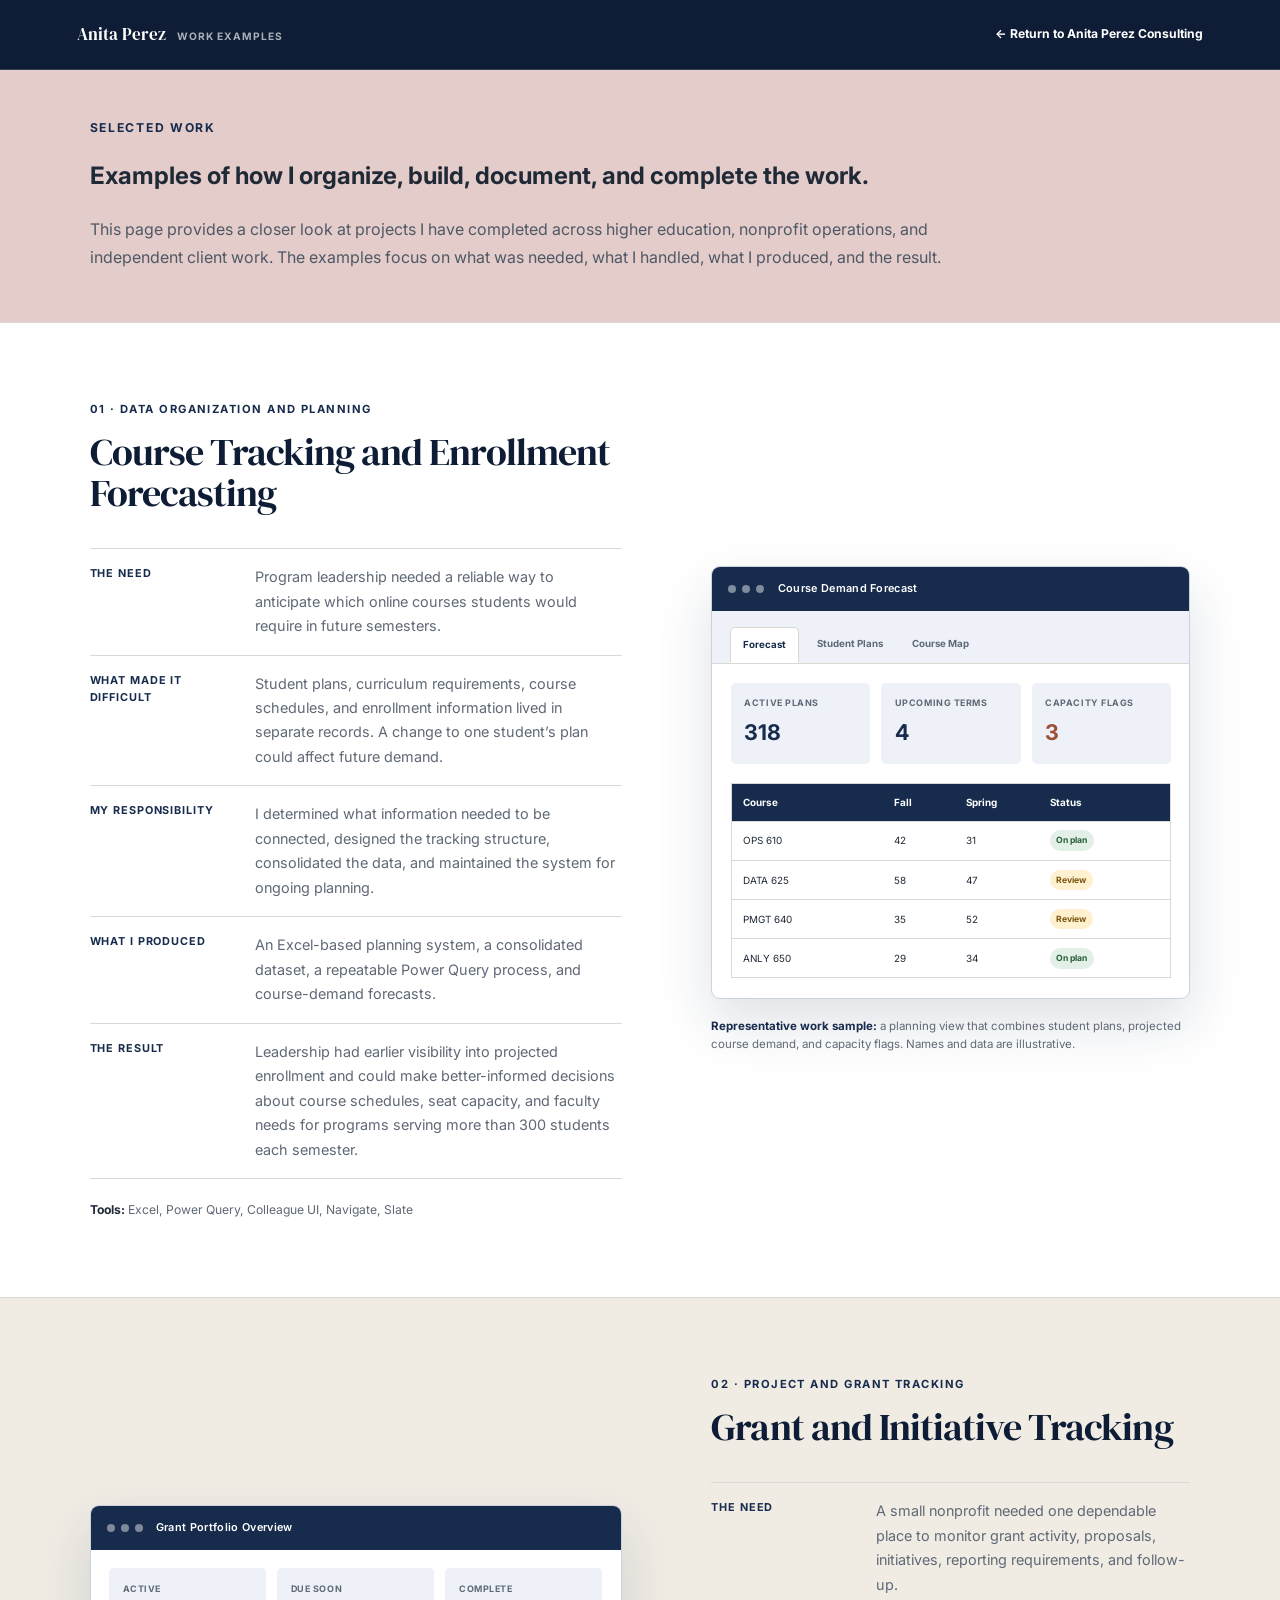
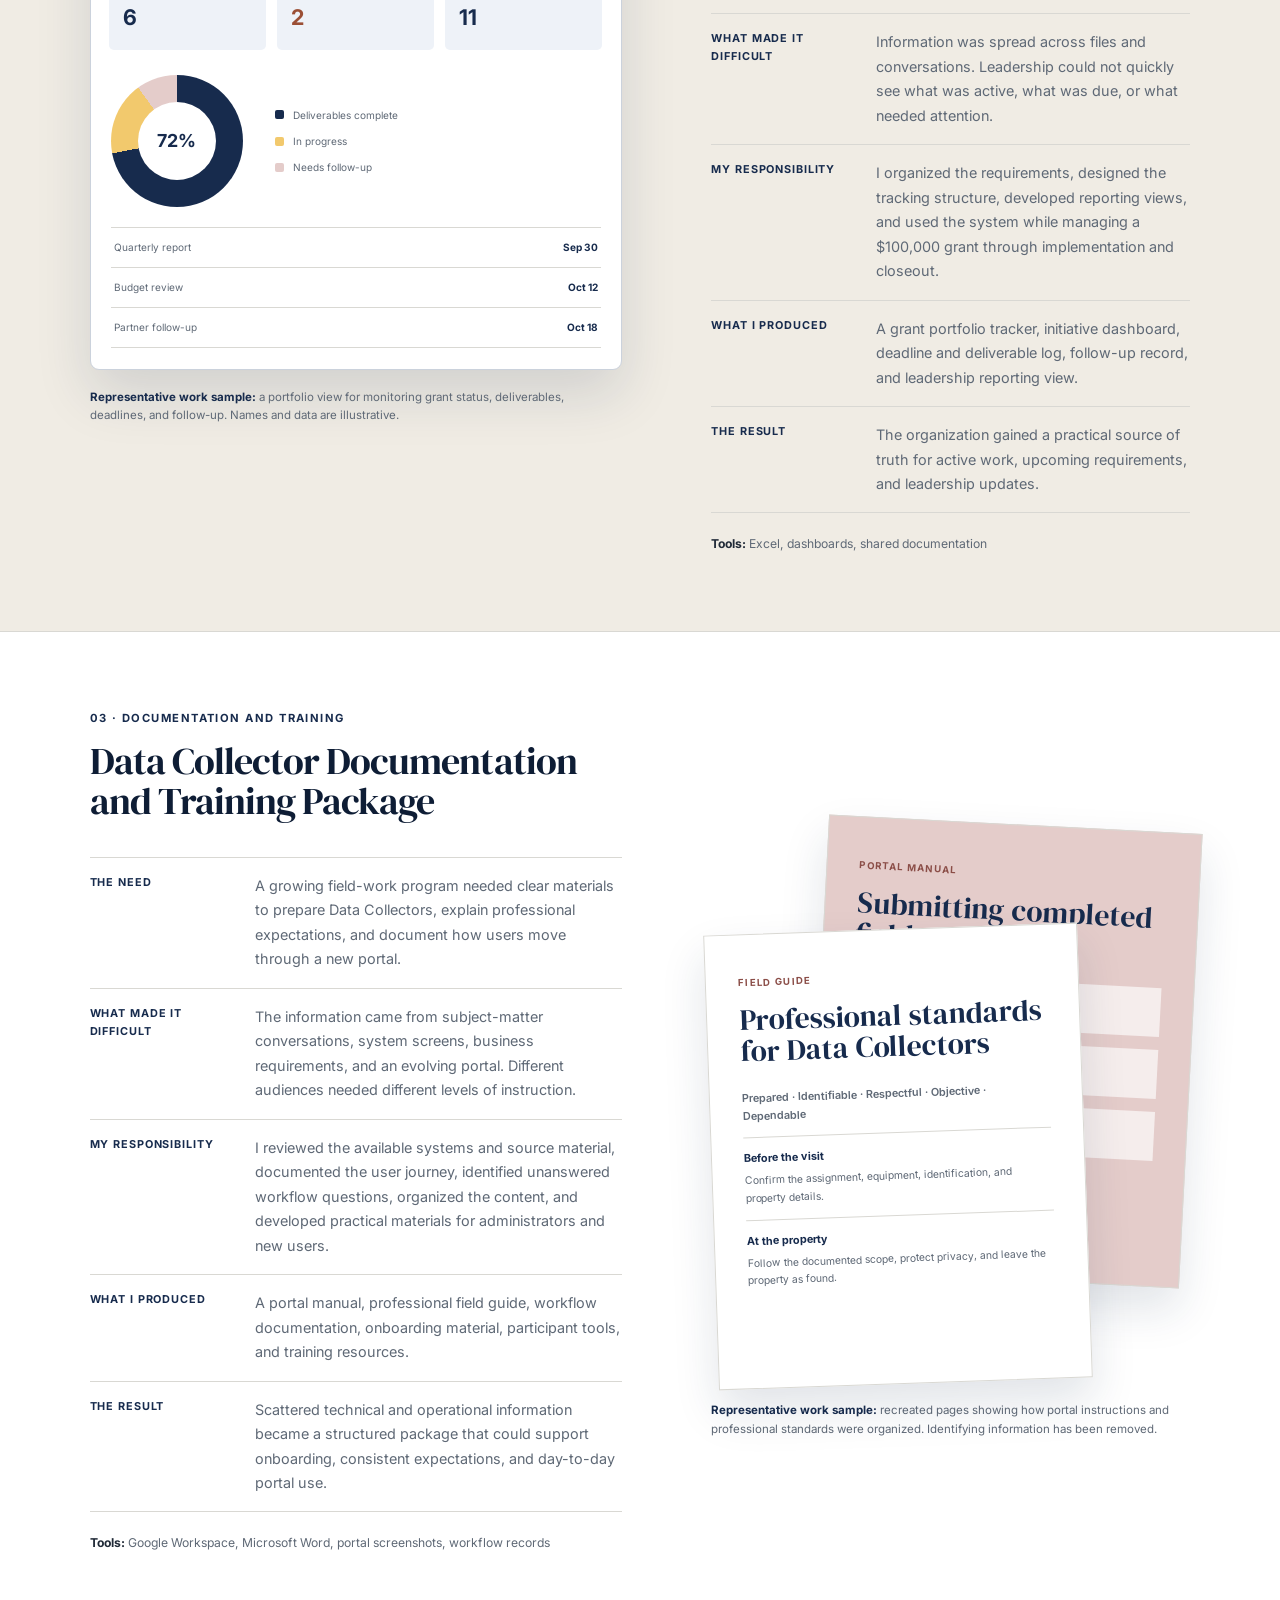
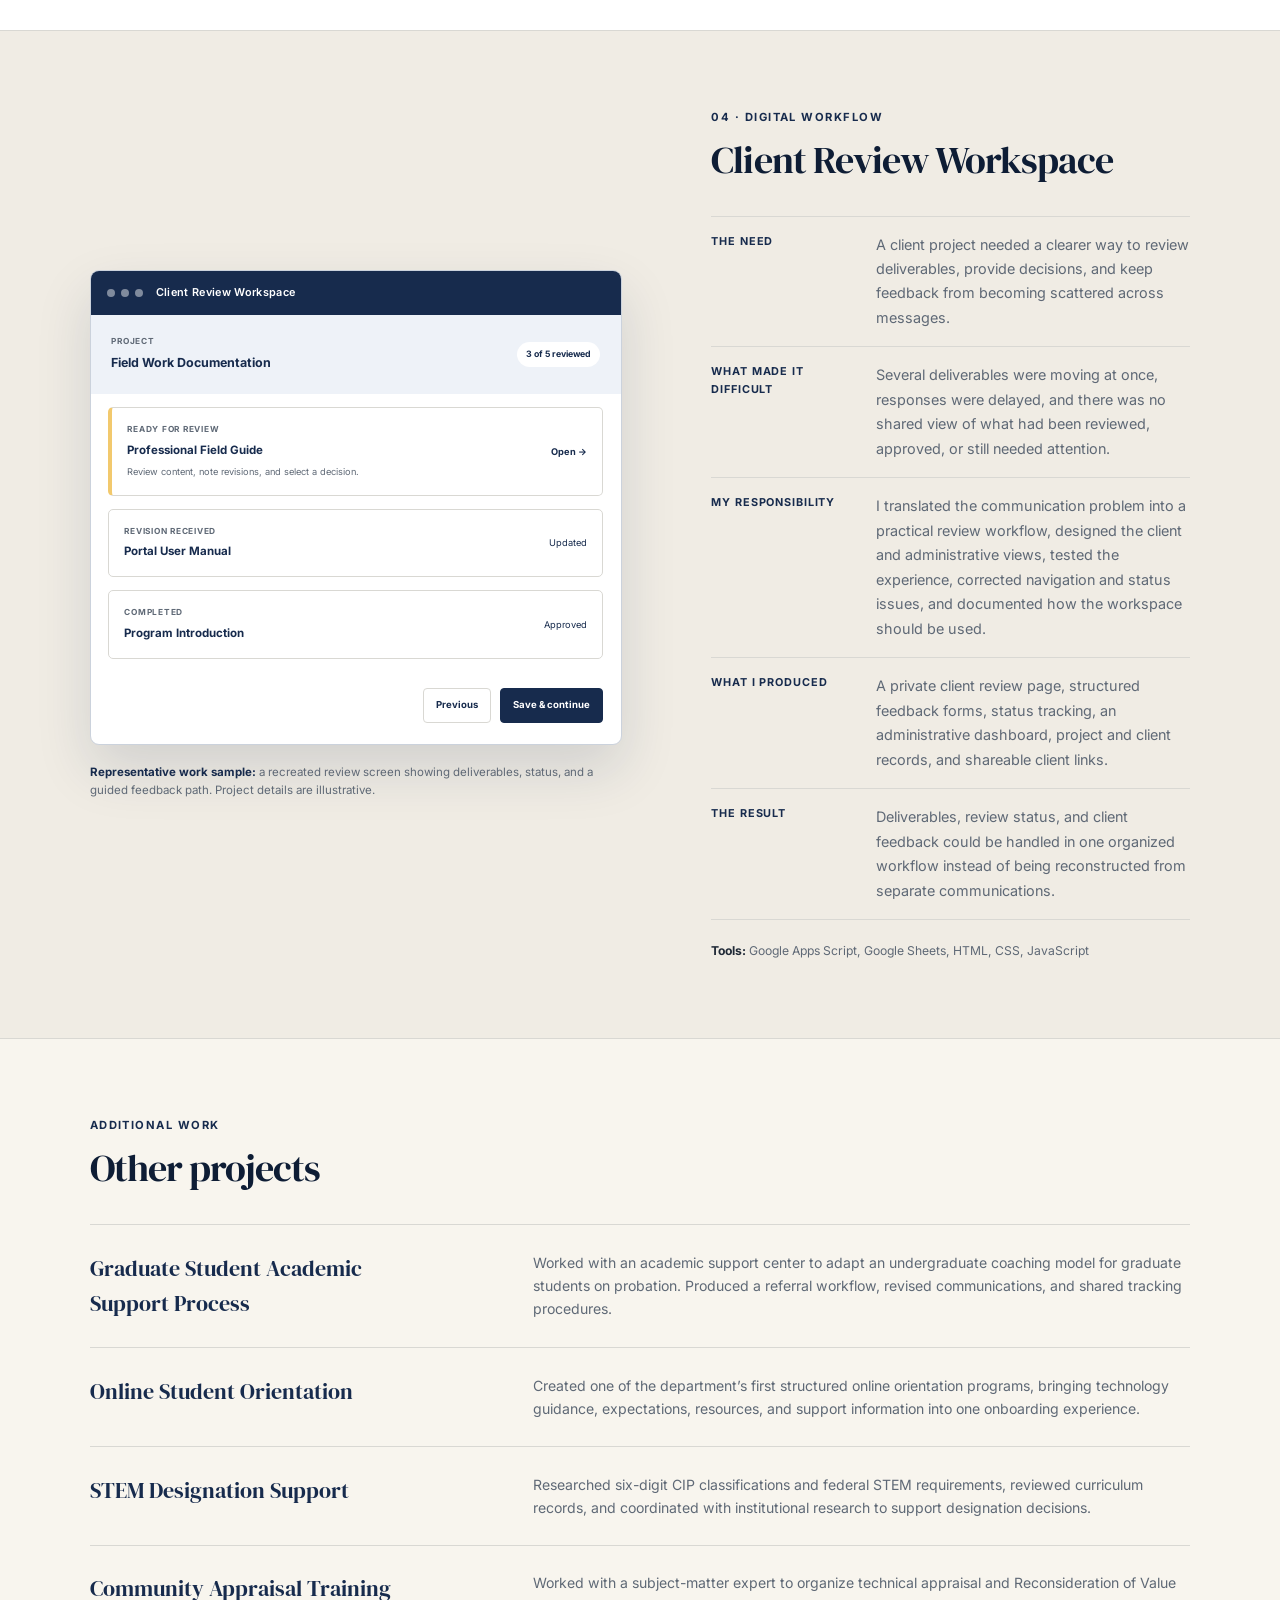
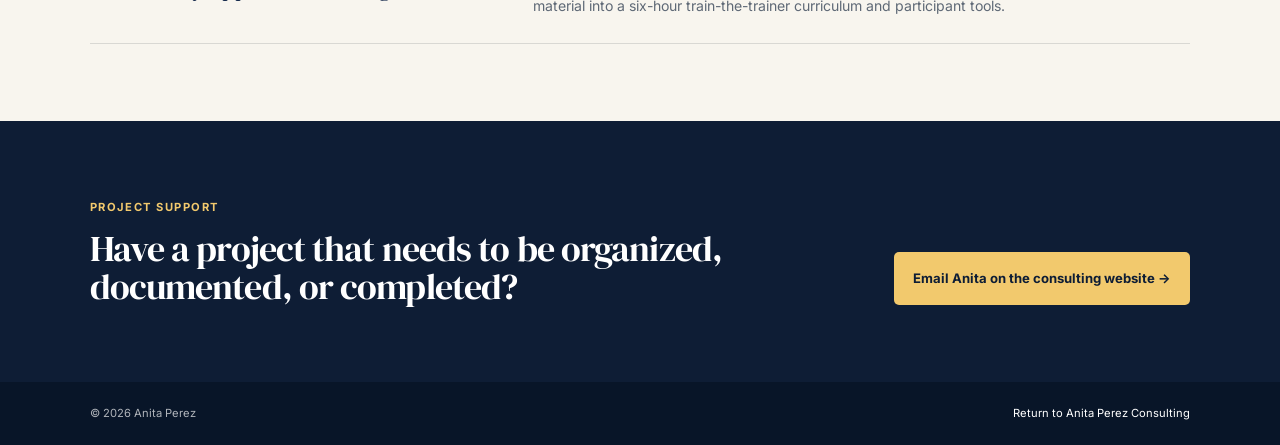
==== commit b3b91351: "Add files via upload" ====
--- a/index.html
+++ b/index.html
@@ -1,160 +1,488 @@
 <!doctype html>
 <html lang="en">
-<head>
-  <meta charset="UTF-8">
-  <meta name="viewport" content="width=device-width, initial-scale=1">
-  <meta name="description" content="Selected work by Anita Perez: operational systems, data tools, documentation, training, and digital workspaces.">
-  <title>Anita Perez | Work Examples</title>
-  <link rel="preconnect" href="https://fonts.googleapis.com">
-  <link rel="preconnect" href="https://fonts.gstatic.com" crossorigin>
-  <link href="https://fonts.googleapis.com/css2?family=DM+Serif+Display&family=Inter:wght@400;500;600;700&display=swap" rel="stylesheet">
-  <link rel="icon" type="image/svg+xml" href="favicon.svg">
-  <link rel="stylesheet" href="styles.css">
-</head>
-<body>
-  <a class="skip-link" href="#main">Skip to work examples</a>
-  <header class="topbar">
-    <p><strong>Anita Perez</strong><span>Work examples</span></p>
-    <a href="https://anitaconsultingbiz-eng.github.io/">← Return to Anita Perez Consulting</a>
-  </header>
-
-  <main id="main">
-    <section class="intro">
-      <h1 class="kicker">Selected work</h1>
-      <p>This page provides a closer look at projects I have completed across higher education, nonprofit operations, and independent client work. The examples focus on what was needed, what I handled, what I produced, and the result.</p>
-    </section>
-
-    <section class="case-study" aria-labelledby="forecast-title">
-      <div class="case-copy">
-        <p class="case-number">Data organization and planning</p>
-        <h2 id="forecast-title">Course Tracking and Enrollment Forecasting</h2>
-        <dl class="case-details">
-          <div><dt>The need</dt><dd>Program leadership needed a reliable way to anticipate which online courses students would require in future semesters.</dd></div>
-          <div><dt>What made it difficult</dt><dd>Student plans, curriculum requirements, course schedules, and enrollment information lived in separate records. A change to one student’s plan could affect future demand.</dd></div>
-          <div><dt>My responsibility</dt><dd>I determined what information needed to be connected, designed the tracking structure, consolidated the data, and maintained the system for ongoing planning.</dd></div>
-          <div><dt>What I produced</dt><dd>An Excel-based planning system, a consolidated dataset, a repeatable Power Query process, and course-demand forecasts.</dd></div>
-          <div><dt>The result</dt><dd>Leadership had earlier visibility into projected enrollment and could make better-informed decisions about course schedules, seat capacity, and faculty needs for programs serving more than 300 students each semester.</dd></div>
-        </dl>
-        <p class="tools"><strong>Tools:</strong> Excel, Power Query, Colleague UI, Navigate, Slate</p>
-      </div>
-      <figure class="work-sample forecast-sample">
-        <div class="sample-window">
-          <div class="window-bar"><span></span><span></span><span></span><b>Course Demand Forecast</b></div>
-          <div class="sheet-tabs"><span class="active">Forecast</span><span>Student Plans</span><span>Course Map</span></div>
-          <div class="metric-row">
-            <div><small>Active plans</small><strong>318</strong></div><div><small>Upcoming terms</small><strong>4</strong></div><div><small>Capacity flags</small><strong class="alert">3</strong></div>
+  <head>
+    <meta charset="UTF-8" />
+    <meta name="viewport" content="width=device-width, initial-scale=1" />
+    <meta
+      name="description"
+      content="Selected work by Anita Perez: operational systems, data tools, documentation, training, and digital workspaces."
+    />
+    <title>Anita Perez | Work Examples</title>
+    <link rel="preconnect" href="https://fonts.googleapis.com" />
+    <link rel="preconnect" href="https://fonts.gstatic.com" crossorigin />
+    <link
+      href="https://fonts.googleapis.com/css2?family=DM+Serif+Display&family=Inter:wght@400;500;600;700&display=swap"
+      rel="stylesheet"
+    />
+    <link rel="icon" type="image/svg+xml" href="favicon.svg" />
+    <link rel="stylesheet" href="styles.css" />
+  </head>
+  <body>
+    <a class="skip-link" href="#main">Skip to work examples</a>
+    <header class="topbar">
+      <p><strong>Anita Perez</strong><span>Work examples</span></p>
+      <a href="https://anitaconsultingbiz-eng.github.io/"
+        >← Return to Anita Perez Consulting</a
+      >
+    </header>
+
+    <main id="main">
+      <section class="intro">
+        <p class="kicker">Selected work</p>
+        <h1>
+          Examples of how I organize, build, document, and complete the work.
+        </h1>
+        <p>
+          This page provides a closer look at projects I have completed across
+          higher education, nonprofit operations, and independent client work.
+          The examples focus on what was needed, what I handled, what I
+          produced, and the result.
+        </p>
+      </section>
+
+      <section class="case-study" aria-labelledby="forecast-title">
+        <div class="case-copy">
+          <p class="case-number">01 · Data organization and planning</p>
+          <h2 id="forecast-title">
+            Course Tracking and Enrollment Forecasting
+          </h2>
+          <dl class="case-details">
+            <div>
+              <dt>The need</dt>
+              <dd>
+                Program leadership needed a reliable way to anticipate which
+                online courses students would require in future semesters.
+              </dd>
+            </div>
+            <div>
+              <dt>What made it difficult</dt>
+              <dd>
+                Student plans, curriculum requirements, course schedules, and
+                enrollment information lived in separate records. A change to
+                one student’s plan could affect future demand.
+              </dd>
+            </div>
+            <div>
+              <dt>My responsibility</dt>
+              <dd>
+                I determined what information needed to be connected, designed
+                the tracking structure, consolidated the data, and maintained
+                the system for ongoing planning.
+              </dd>
+            </div>
+            <div>
+              <dt>What I produced</dt>
+              <dd>
+                An Excel-based planning system, a consolidated dataset, a
+                repeatable Power Query process, and course-demand forecasts.
+              </dd>
+            </div>
+            <div>
+              <dt>The result</dt>
+              <dd>
+                Leadership had earlier visibility into projected enrollment and
+                could make better-informed decisions about course schedules,
+                seat capacity, and faculty needs for programs serving more than
+                300 students each semester.
+              </dd>
+            </div>
+          </dl>
+          <p class="tools">
+            <strong>Tools:</strong> Excel, Power Query, Colleague UI, Navigate,
+            Slate
+          </p>
+        </div>
+        <figure class="work-sample forecast-sample">
+          <div class="sample-window">
+            <div class="window-bar">
+              <span></span><span></span><span></span
+              ><b>Course Demand Forecast</b>
+            </div>
+            <div class="sheet-tabs">
+              <span class="active">Forecast</span><span>Student Plans</span
+              ><span>Course Map</span>
+            </div>
+            <div class="metric-row">
+              <div><small>Active plans</small><strong>318</strong></div>
+              <div><small>Upcoming terms</small><strong>4</strong></div>
+              <div>
+                <small>Capacity flags</small><strong class="alert">3</strong>
+              </div>
+            </div>
+            <div
+              class="forecast-table"
+              role="img"
+              aria-label="Representative course forecast table with projected demand and capacity"
+            >
+              <div class="table-head">
+                <span>Course</span><span>Fall</span><span>Spring</span
+                ><span>Status</span>
+              </div>
+              <div>
+                <span>OPS 610</span><span>42</span><span>31</span
+                ><span class="status good">On plan</span>
+              </div>
+              <div>
+                <span>DATA 625</span><span>58</span><span>47</span
+                ><span class="status watch">Review</span>
+              </div>
+              <div>
+                <span>PMGT 640</span><span>35</span><span>52</span
+                ><span class="status watch">Review</span>
+              </div>
+              <div>
+                <span>ANLY 650</span><span>29</span><span>34</span
+                ><span class="status good">On plan</span>
+              </div>
+            </div>
           </div>
-          <div class="forecast-table" role="img" aria-label="Representative course forecast table with projected demand and capacity">
-            <div class="table-head"><span>Course</span><span>Fall</span><span>Spring</span><span>Status</span></div>
-            <div><span>OPS 610</span><span>42</span><span>31</span><span class="status good">On plan</span></div>
-            <div><span>DATA 625</span><span>58</span><span>47</span><span class="status watch">Review</span></div>
-            <div><span>PMGT 640</span><span>35</span><span>52</span><span class="status watch">Review</span></div>
-            <div><span>ANLY 650</span><span>29</span><span>34</span><span class="status good">On plan</span></div>
+          <figcaption>
+            <strong>Representative work sample:</strong> a planning view that
+            combines student plans, projected course demand, and capacity flags.
+            Names and data are illustrative.
+          </figcaption>
+        </figure>
+      </section>
+
+      <section class="case-study reverse" aria-labelledby="grant-title">
+        <div class="case-copy">
+          <p class="case-number">02 · Project and grant tracking</p>
+          <h2 id="grant-title">Grant and Initiative Tracking</h2>
+          <dl class="case-details">
+            <div>
+              <dt>The need</dt>
+              <dd>
+                A small nonprofit needed one dependable place to monitor grant
+                activity, proposals, initiatives, reporting requirements, and
+                follow-up.
+              </dd>
+            </div>
+            <div>
+              <dt>What made it difficult</dt>
+              <dd>
+                Information was spread across files and conversations.
+                Leadership could not quickly see what was active, what was due,
+                or what needed attention.
+              </dd>
+            </div>
+            <div>
+              <dt>My responsibility</dt>
+              <dd>
+                I organized the requirements, designed the tracking structure,
+                developed reporting views, and used the system while managing a
+                $100,000 grant through implementation and closeout.
+              </dd>
+            </div>
+            <div>
+              <dt>What I produced</dt>
+              <dd>
+                A grant portfolio tracker, initiative dashboard, deadline and
+                deliverable log, follow-up record, and leadership reporting
+                view.
+              </dd>
+            </div>
+            <div>
+              <dt>The result</dt>
+              <dd>
+                The organization gained a practical source of truth for active
+                work, upcoming requirements, and leadership updates.
+              </dd>
+            </div>
+          </dl>
+          <p class="tools">
+            <strong>Tools:</strong> Excel, dashboards, shared documentation
+          </p>
+        </div>
+        <figure class="work-sample grant-sample">
+          <div class="sample-window">
+            <div class="window-bar">
+              <span></span><span></span><span></span
+              ><b>Grant Portfolio Overview</b>
+            </div>
+            <div class="metric-row grant-metrics">
+              <div><small>Active</small><strong>6</strong></div>
+              <div><small>Due soon</small><strong class="alert">2</strong></div>
+              <div><small>Complete</small><strong>11</strong></div>
+            </div>
+            <div class="grant-grid">
+              <div class="donut"><span>72%</span></div>
+              <div class="legend">
+                <p><i class="navy"></i>Deliverables complete</p>
+                <p><i class="gold"></i>In progress</p>
+                <p><i class="blush"></i>Needs follow-up</p>
+              </div>
+            </div>
+            <div class="deadline-list">
+              <p><span>Quarterly report</span><b>Sep 30</b></p>
+              <p><span>Budget review</span><b>Oct 12</b></p>
+              <p><span>Partner follow-up</span><b>Oct 18</b></p>
+            </div>
           </div>
-        </div>
-        <figcaption><strong>Representative work sample:</strong> a planning view that combines student plans, projected course demand, and capacity flags. Names and data are illustrative.</figcaption>
-      </figure>
-    </section>
-
-    <section class="case-study reverse" aria-labelledby="grant-title">
-      <div class="case-copy">
-        <p class="case-number">Project and grant tracking</p>
-        <h2 id="grant-title">Grant and Initiative Tracking</h2>
-        <dl class="case-details">
-          <div><dt>The need</dt><dd>A small nonprofit needed one dependable place to monitor grant activity, proposals, initiatives, reporting requirements, and follow-up.</dd></div>
-          <div><dt>What made it difficult</dt><dd>Information was spread across files and conversations. Leadership could not quickly see what was active, what was due, or what needed attention.</dd></div>
-          <div><dt>My responsibility</dt><dd>I organized the requirements, designed the tracking structure, developed reporting views, and used the system while managing a $100,000 grant through implementation and closeout.</dd></div>
-          <div><dt>What I produced</dt><dd>A grant portfolio tracker, initiative dashboard, deadline and deliverable log, follow-up record, and leadership reporting view.</dd></div>
-          <div><dt>The result</dt><dd>The organization gained a practical source of truth for active work, upcoming requirements, and leadership updates.</dd></div>
-        </dl>
-        <p class="tools"><strong>Tools:</strong> Excel, dashboards, shared documentation</p>
-      </div>
-      <figure class="work-sample grant-sample">
-        <div class="sample-window">
-          <div class="window-bar"><span></span><span></span><span></span><b>Grant Portfolio Overview</b></div>
-          <div class="metric-row grant-metrics"><div><small>Active</small><strong>6</strong></div><div><small>Due soon</small><strong class="alert">2</strong></div><div><small>Complete</small><strong>11</strong></div></div>
-          <div class="grant-grid">
-            <div class="donut"><span>72%</span></div>
-            <div class="legend"><p><i class="navy"></i>Deliverables complete</p><p><i class="gold"></i>In progress</p><p><i class="blush"></i>Needs follow-up</p></div>
+          <figcaption>
+            <strong>Representative work sample:</strong> a portfolio view for
+            monitoring grant status, deliverables, deadlines, and follow-up.
+            Names and data are illustrative.
+          </figcaption>
+        </figure>
+      </section>
+
+      <section class="case-study" aria-labelledby="documentation-title">
+        <div class="case-copy">
+          <p class="case-number">03 · Documentation and training</p>
+          <h2 id="documentation-title">
+            Data Collector Documentation and Training Package
+          </h2>
+          <dl class="case-details">
+            <div>
+              <dt>The need</dt>
+              <dd>
+                A growing field-work program needed clear materials to prepare
+                Data Collectors, explain professional expectations, and document
+                how users move through a new portal.
+              </dd>
+            </div>
+            <div>
+              <dt>What made it difficult</dt>
+              <dd>
+                The information came from subject-matter conversations, system
+                screens, business requirements, and an evolving portal.
+                Different audiences needed different levels of instruction.
+              </dd>
+            </div>
+            <div>
+              <dt>My responsibility</dt>
+              <dd>
+                I reviewed the available systems and source material, documented
+                the user journey, identified unanswered workflow questions,
+                organized the content, and developed practical materials for
+                administrators and new users.
+              </dd>
+            </div>
+            <div>
+              <dt>What I produced</dt>
+              <dd>
+                A portal manual, professional field guide, workflow
+                documentation, onboarding material, participant tools, and
+                training resources.
+              </dd>
+            </div>
+            <div>
+              <dt>The result</dt>
+              <dd>
+                Scattered technical and operational information became a
+                structured package that could support onboarding, consistent
+                expectations, and day-to-day portal use.
+              </dd>
+            </div>
+          </dl>
+          <p class="tools">
+            <strong>Tools:</strong> Google Workspace, Microsoft Word, portal
+            screenshots, workflow records
+          </p>
+        </div>
+        <figure class="work-sample manual-sample">
+          <div class="manual-stack">
+            <div class="manual-page back-page">
+              <span class="page-label">PORTAL MANUAL</span>
+              <h3>Submitting completed field work</h3>
+              <div class="step">
+                <b>1</b><span>Open the assigned record</span>
+              </div>
+              <div class="step">
+                <b>2</b><span>Review required information</span>
+              </div>
+              <div class="step"><b>3</b><span>Upload and submit</span></div>
+            </div>
+            <div class="manual-page front-page">
+              <span class="page-label">FIELD GUIDE</span>
+              <h3>Professional standards for Data Collectors</h3>
+              <p>
+                Prepared · Identifiable · Respectful · Objective · Dependable
+              </p>
+              <div class="guide-block">
+                <strong>Before the visit</strong
+                ><span
+                  >Confirm the assignment, equipment, identification, and
+                  property details.</span
+                >
+              </div>
+              <div class="guide-block">
+                <strong>At the property</strong
+                ><span
+                  >Follow the documented scope, protect privacy, and leave the
+                  property as found.</span
+                >
+              </div>
+            </div>
           </div>
-          <div class="deadline-list"><p><span>Quarterly report</span><b>Sep 30</b></p><p><span>Budget review</span><b>Oct 12</b></p><p><span>Partner follow-up</span><b>Oct 18</b></p></div>
-        </div>
-        <figcaption><strong>Representative work sample:</strong> a portfolio view for monitoring grant status, deliverables, deadlines, and follow-up. Names and data are illustrative.</figcaption>
-      </figure>
-    </section>
-
-    <section class="case-study" aria-labelledby="documentation-title">
-      <div class="case-copy">
-        <p class="case-number">Documentation and training</p>
-        <h2 id="documentation-title">Data Collector Documentation and Training Package</h2>
-        <dl class="case-details">
-          <div><dt>The need</dt><dd>A growing field-work program needed clear materials to prepare Data Collectors, explain professional expectations, and document how users move through a new portal.</dd></div>
-          <div><dt>What made it difficult</dt><dd>The information came from subject-matter conversations, system screens, business requirements, and an evolving portal. Different audiences needed different levels of instruction.</dd></div>
-          <div><dt>My responsibility</dt><dd>I reviewed the available systems and source material, documented the user journey, identified unanswered workflow questions, organized the content, and developed practical materials for administrators and new users.</dd></div>
-          <div><dt>What I produced</dt><dd>A portal manual, professional field guide, workflow documentation, onboarding material, participant tools, and training resources.</dd></div>
-          <div><dt>The result</dt><dd>Scattered technical and operational information became a structured package that could support onboarding, consistent expectations, and day-to-day portal use.</dd></div>
-        </dl>
-        <p class="tools"><strong>Tools:</strong> Google Workspace, Microsoft Word, portal screenshots, workflow records</p>
-      </div>
-      <figure class="work-sample manual-sample">
-        <div class="manual-stack">
-          <div class="manual-page back-page">
-            <span class="page-label">PORTAL MANUAL</span><h3>Submitting completed field work</h3>
-            <div class="step"><b>1</b><span>Open the assigned record</span></div><div class="step"><b>2</b><span>Review required information</span></div><div class="step"><b>3</b><span>Upload and submit</span></div>
+          <figcaption>
+            <strong>Representative work sample:</strong> recreated pages showing
+            how portal instructions and professional standards were organized.
+            Identifying information has been removed.
+          </figcaption>
+        </figure>
+      </section>
+
+      <section class="case-study reverse" aria-labelledby="workspace-title">
+        <div class="case-copy">
+          <p class="case-number">04 · Digital workflow</p>
+          <h2 id="workspace-title">Client Review Workspace</h2>
+          <dl class="case-details">
+            <div>
+              <dt>The need</dt>
+              <dd>
+                A client project needed a clearer way to review deliverables,
+                provide decisions, and keep feedback from becoming scattered
+                across messages.
+              </dd>
+            </div>
+            <div>
+              <dt>What made it difficult</dt>
+              <dd>
+                Several deliverables were moving at once, responses were
+                delayed, and there was no shared view of what had been reviewed,
+                approved, or still needed attention.
+              </dd>
+            </div>
+            <div>
+              <dt>My responsibility</dt>
+              <dd>
+                I translated the communication problem into a practical review
+                workflow, designed the client and administrative views, tested
+                the experience, corrected navigation and status issues, and
+                documented how the workspace should be used.
+              </dd>
+            </div>
+            <div>
+              <dt>What I produced</dt>
+              <dd>
+                A private client review page, structured feedback forms, status
+                tracking, an administrative dashboard, project and client
+                records, and shareable client links.
+              </dd>
+            </div>
+            <div>
+              <dt>The result</dt>
+              <dd>
+                Deliverables, review status, and client feedback could be
+                handled in one organized workflow instead of being reconstructed
+                from separate communications.
+              </dd>
+            </div>
+          </dl>
+          <p class="tools">
+            <strong>Tools:</strong> Google Apps Script, Google Sheets, HTML,
+            CSS, JavaScript
+          </p>
+        </div>
+        <figure class="work-sample workspace-sample">
+          <div class="sample-window">
+            <div class="window-bar">
+              <span></span><span></span><span></span
+              ><b>Client Review Workspace</b>
+            </div>
+            <div class="workspace-head">
+              <div>
+                <small>PROJECT</small><strong>Field Work Documentation</strong>
+              </div>
+              <span>3 of 5 reviewed</span>
+            </div>
+            <div class="deliverable active">
+              <div>
+                <small>READY FOR REVIEW</small
+                ><strong>Professional Field Guide</strong>
+                <p>Review content, note revisions, and select a decision.</p>
+              </div>
+              <b>Open →</b>
+            </div>
+            <div class="deliverable">
+              <div>
+                <small>REVISION RECEIVED</small
+                ><strong>Portal User Manual</strong>
+              </div>
+              <span>Updated</span>
+            </div>
+            <div class="deliverable">
+              <div>
+                <small>COMPLETED</small><strong>Program Introduction</strong>
+              </div>
+              <span>Approved</span>
+            </div>
+            <div class="workspace-actions">
+              <button type="button">Previous</button
+              ><button type="button" class="primary">
+                Save &amp; continue
+              </button>
+            </div>
           </div>
-          <div class="manual-page front-page">
-            <span class="page-label">FIELD GUIDE</span><h3>Professional standards for Data Collectors</h3>
-            <p>Prepared · Identifiable · Respectful · Objective · Dependable</p>
-            <div class="guide-block"><strong>Before the visit</strong><span>Confirm the assignment, equipment, identification, and property details.</span></div>
-            <div class="guide-block"><strong>At the property</strong><span>Follow the documented scope, protect privacy, and leave the property as found.</span></div>
-          </div>
-        </div>
-        <figcaption><strong>Representative work sample:</strong> recreated pages showing how portal instructions and professional standards were organized. Identifying information has been removed.</figcaption>
-      </figure>
-    </section>
-
-    <section class="case-study reverse" aria-labelledby="workspace-title">
-      <div class="case-copy">
-        <p class="case-number">Digital workflow</p>
-        <h2 id="workspace-title">Client Review Workspace</h2>
-        <dl class="case-details">
-          <div><dt>The need</dt><dd>A client project needed a clearer way to review deliverables, provide decisions, and keep feedback from becoming scattered across messages.</dd></div>
-          <div><dt>What made it difficult</dt><dd>Several deliverables were moving at once, responses were delayed, and there was no shared view of what had been reviewed, approved, or still needed attention.</dd></div>
-          <div><dt>My responsibility</dt><dd>I translated the communication problem into a practical review workflow, designed the client and administrative views, tested the experience, corrected navigation and status issues, and documented how the workspace should be used.</dd></div>
-          <div><dt>What I produced</dt><dd>A private client review page, structured feedback forms, status tracking, an administrative dashboard, project and client records, and shareable client links.</dd></div>
-          <div><dt>The result</dt><dd>Deliverables, review status, and client feedback could be handled in one organized workflow instead of being reconstructed from separate communications.</dd></div>
-        </dl>
-        <p class="tools"><strong>Tools:</strong> Google Apps Script, Google Sheets, HTML, CSS, JavaScript</p>
-      </div>
-      <figure class="work-sample workspace-sample">
-        <div class="sample-window">
-          <div class="window-bar"><span></span><span></span><span></span><b>Client Review Workspace</b></div>
-          <div class="workspace-head"><div><small>PROJECT</small><strong>Field Work Documentation</strong></div><span>3 of 5 reviewed</span></div>
-          <div class="deliverable active"><div><small>READY FOR REVIEW</small><strong>Professional Field Guide</strong><p>Review content, note revisions, and select a decision.</p></div><b>Open →</b></div>
-          <div class="deliverable"><div><small>REVISION RECEIVED</small><strong>Portal User Manual</strong></div><span>Updated</span></div>
-          <div class="deliverable"><div><small>COMPLETED</small><strong>Program Introduction</strong></div><span>Approved</span></div>
-          <div class="workspace-actions"><button type="button">Previous</button><button type="button" class="primary">Save &amp; continue</button></div>
-        </div>
-        <figcaption><strong>Representative work sample:</strong> a recreated review screen showing deliverables, status, and a guided feedback path. Project details are illustrative.</figcaption>
-      </figure>
-    </section>
-
-    <section class="additional-work" aria-labelledby="additional-title">
-      <header><h2 id="additional-title">Additional work</h2></header>
-      <div class="additional-list">
-        <article><h3>Graduate Student Academic Support Process</h3><p>Worked with an academic support center to adapt an undergraduate coaching model for graduate students on probation. Produced a referral workflow, revised communications, and shared tracking procedures.</p></article>
-        <article><h3>Online Student Orientation</h3><p>Created one of the department’s first structured online orientation programs, bringing technology guidance, expectations, resources, and support information into one onboarding experience.</p></article>
-        <article><h3>STEM Designation Support</h3><p>Researched six-digit CIP classifications and federal STEM requirements, reviewed curriculum records, and coordinated with institutional research to support designation decisions.</p></article>
-        <article><h3>Community Appraisal Training</h3><p>Worked with a subject-matter expert to organize technical appraisal and Reconsideration of Value material into a six-hour train-the-trainer curriculum and participant tools.</p></article>
-      </div>
-    </section>
-
-    <section class="next-step">
-      <div><p class="kicker">Project support</p><h2>Have a project that needs to be organized, documented, or completed?</h2></div>
-      <a href="https://anitaconsultingbiz-eng.github.io/#contact">Let’s talk →</a>
-    </section>
-  </main>
-
-  <footer><p>© 2026 Anita Perez</p><a href="https://anitaconsultingbiz-eng.github.io/">Return to Anita Perez Consulting</a></footer>
-</body>
+          <figcaption>
+            <strong>Representative work sample:</strong> a recreated review
+            screen showing deliverables, status, and a guided feedback path.
+            Project details are illustrative.
+          </figcaption>
+        </figure>
+      </section>
+
+      <section class="additional-work" aria-labelledby="additional-title">
+        <header>
+          <p class="kicker">Additional work</p>
+          <h2 id="additional-title">Other projects</h2>
+        </header>
+        <div class="additional-list">
+          <article>
+            <h3>Graduate Student Academic Support Process</h3>
+            <p>
+              Worked with an academic support center to adapt an undergraduate
+              coaching model for graduate students on probation. Produced a
+              referral workflow, revised communications, and shared tracking
+              procedures.
+            </p>
+          </article>
+          <article>
+            <h3>Online Student Orientation</h3>
+            <p>
+              Created one of the department’s first structured online
+              orientation programs, bringing technology guidance, expectations,
+              resources, and support information into one onboarding experience.
+            </p>
+          </article>
+          <article>
+            <h3>STEM Designation Support</h3>
+            <p>
+              Researched six-digit CIP classifications and federal STEM
+              requirements, reviewed curriculum records, and coordinated with
+              institutional research to support designation decisions.
+            </p>
+          </article>
+          <article>
+            <h3>Community Appraisal Training</h3>
+            <p>
+              Worked with a subject-matter expert to organize technical
+              appraisal and Reconsideration of Value material into a six-hour
+              train-the-trainer curriculum and participant tools.
+            </p>
+          </article>
+        </div>
+      </section>
+
+      <section class="next-step">
+        <div>
+          <p class="kicker">Project support</p>
+          <h2>
+            Have a project that needs to be organized, documented, or completed?
+          </h2>
+        </div>
+        <a href="https://anitaconsultingbiz-eng.github.io/#contact"
+          >Email Anita on the consulting website →</a
+        >
+      </section>
+    </main>
+
+    <footer>
+      <p>© 2026 Anita Perez</p>
+      <a href="https://anitaconsultingbiz-eng.github.io/"
+        >Return to Anita Perez Consulting</a
+      >
+    </footer>
+  </body>
 </html>
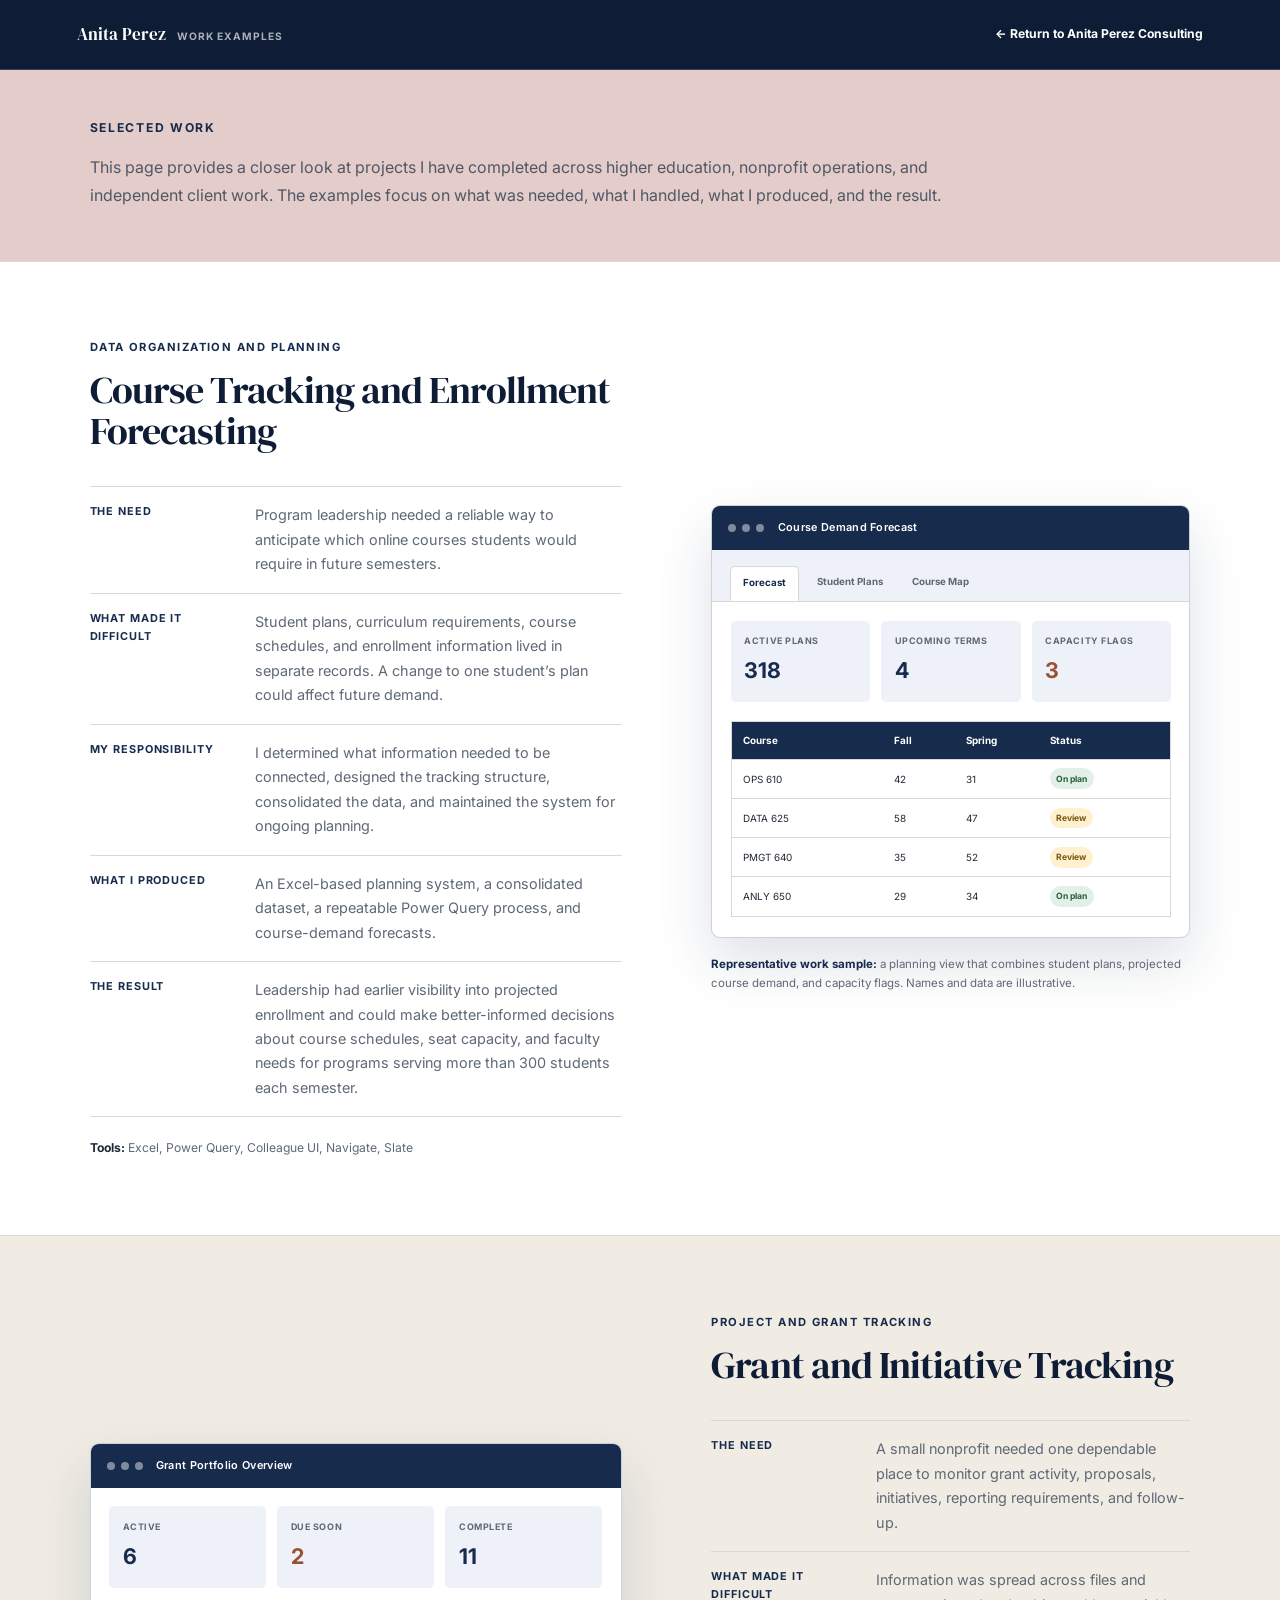
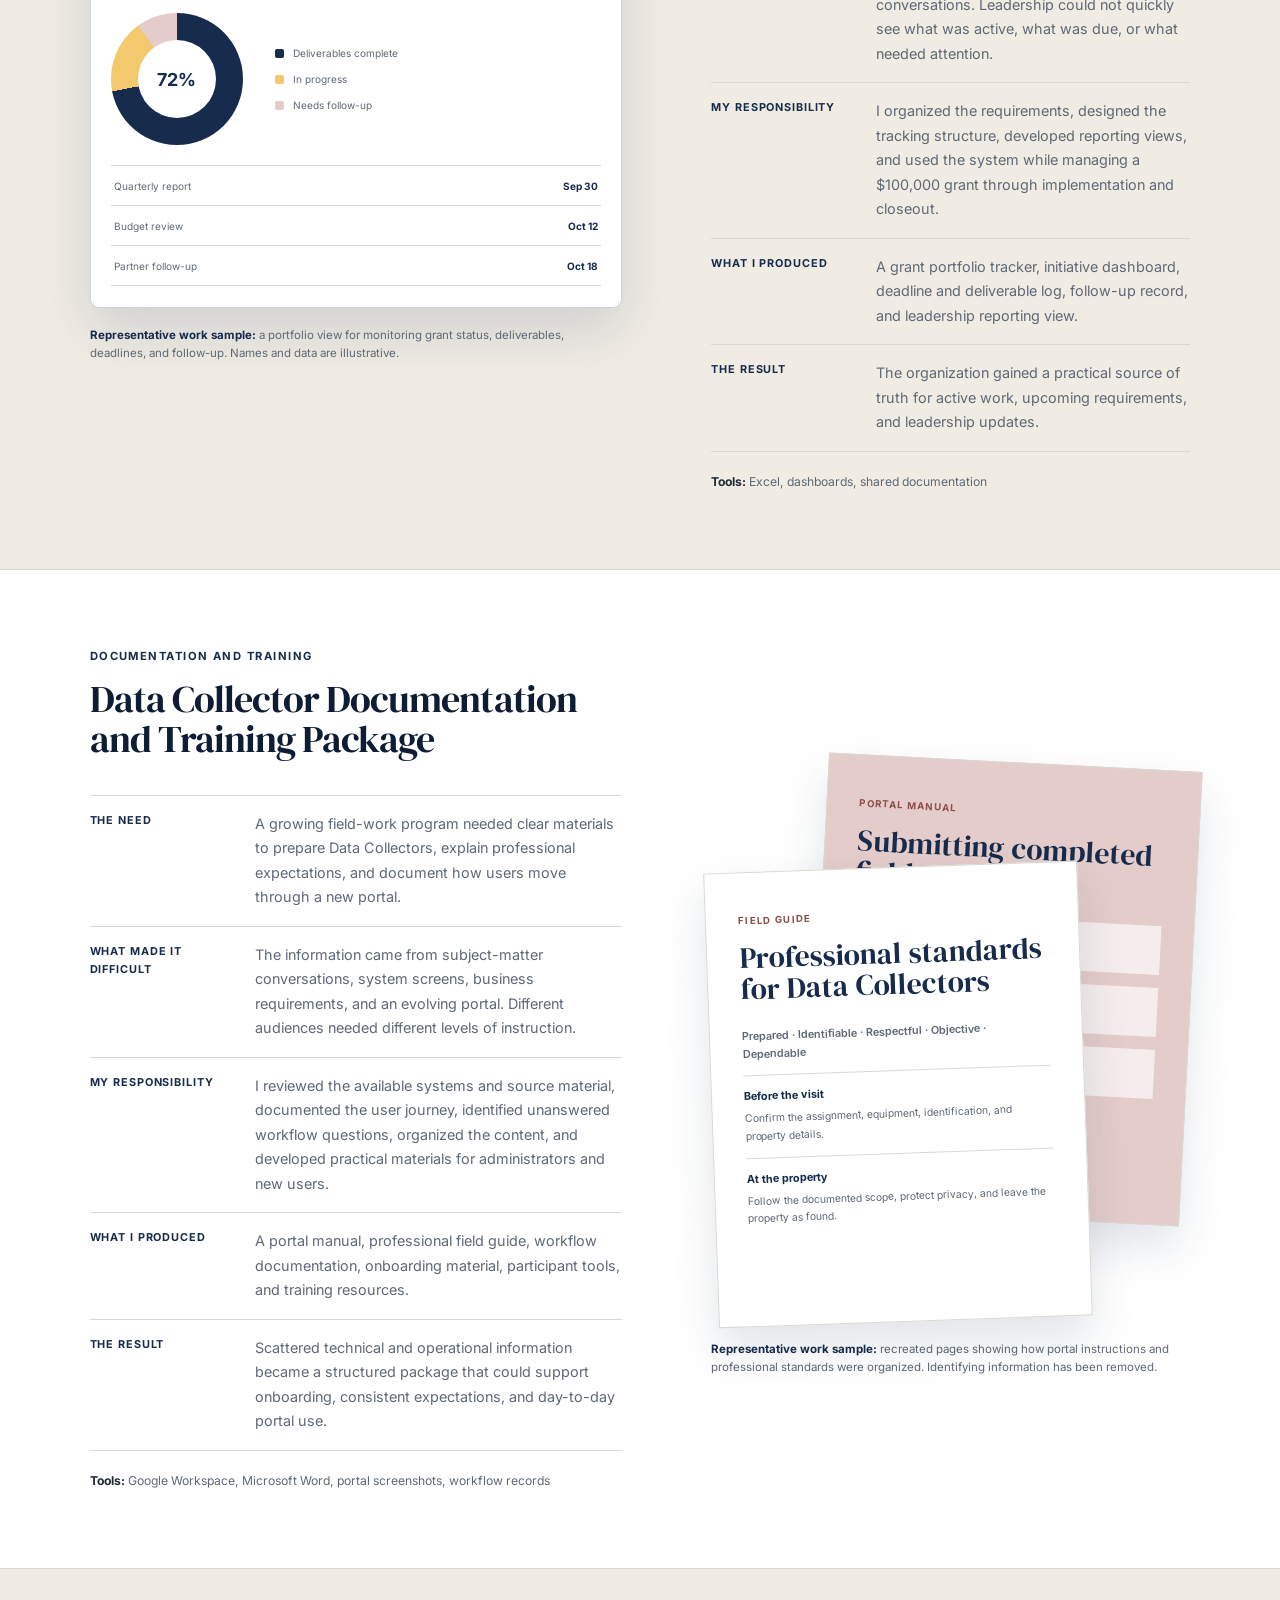
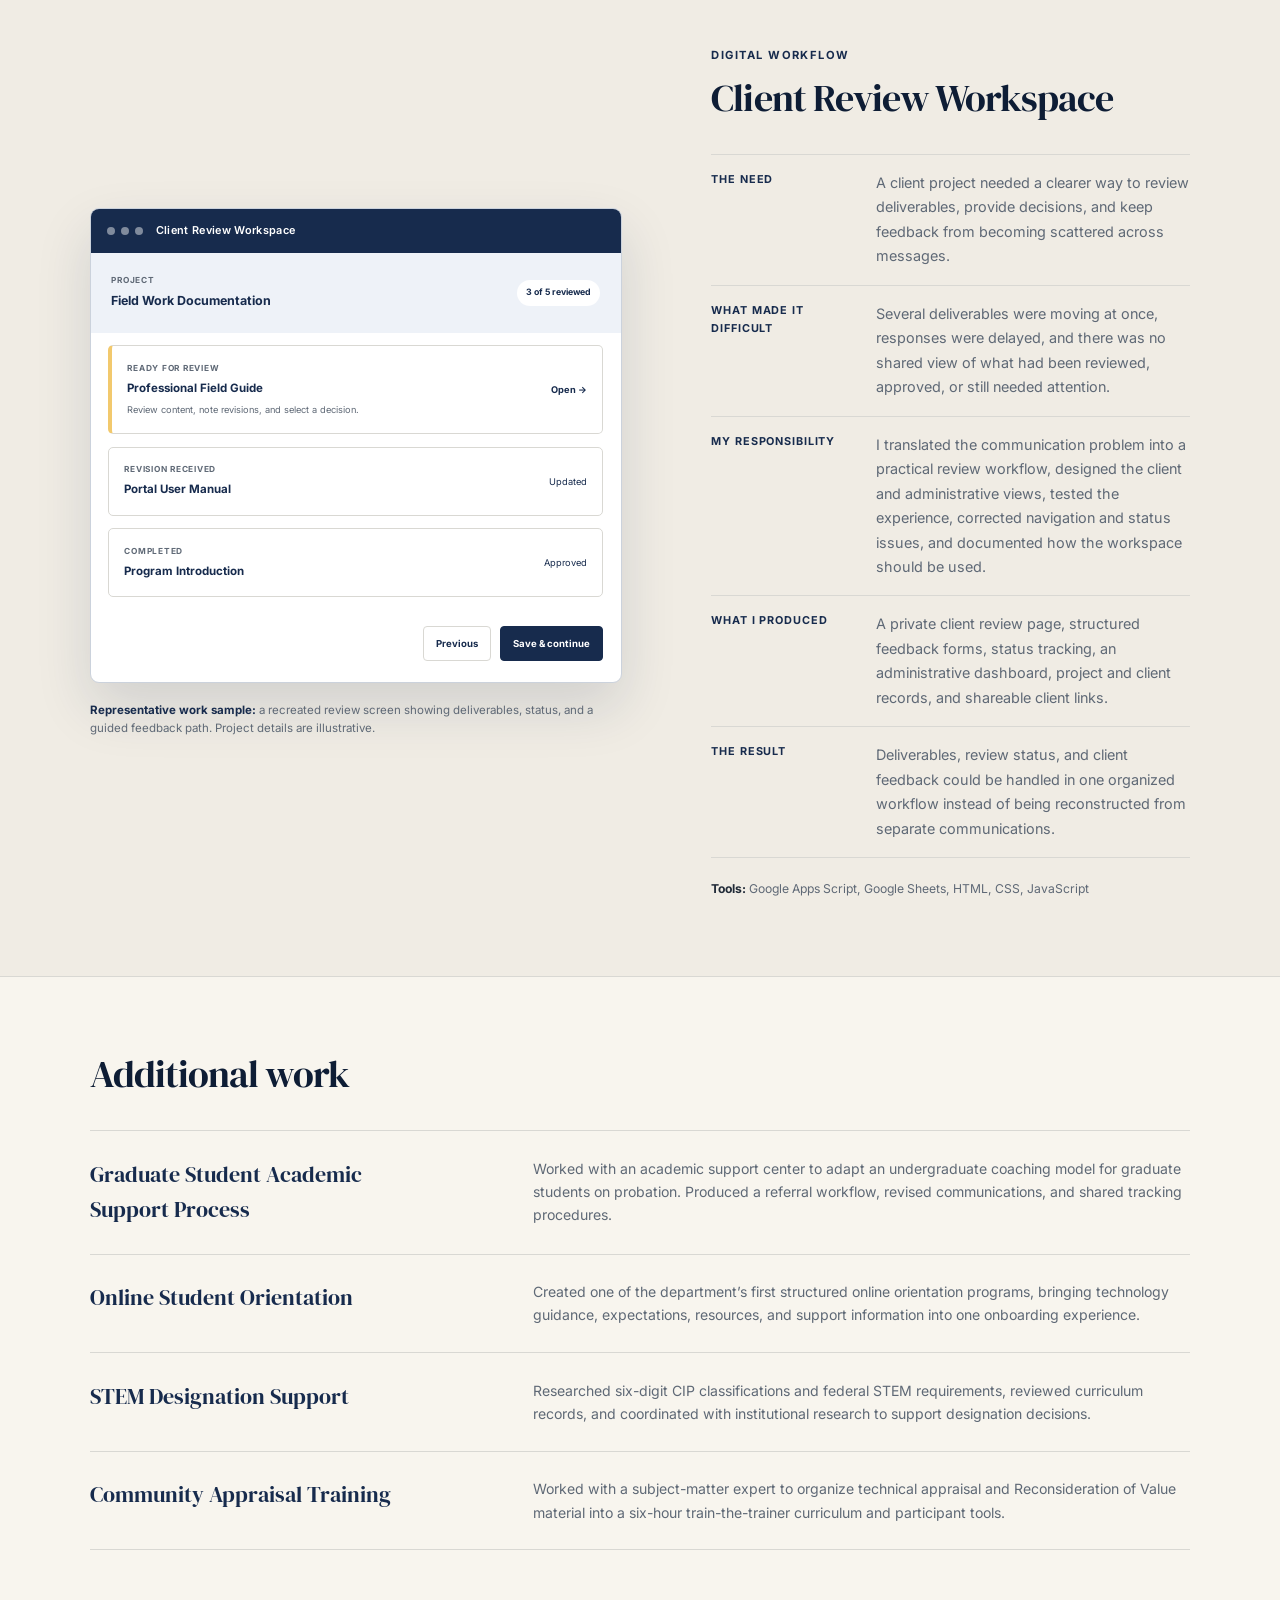
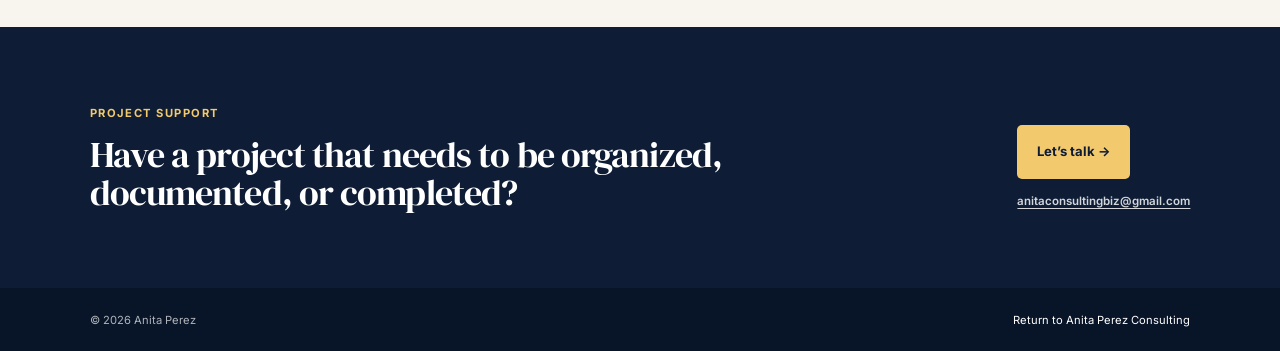
==== commit e848d6a9: "Add files via upload" ====
--- a/index.html
+++ b/index.html
@@ -1,488 +1,163 @@
 <!doctype html>
 <html lang="en">
-  <head>
-    <meta charset="UTF-8" />
-    <meta name="viewport" content="width=device-width, initial-scale=1" />
-    <meta
-      name="description"
-      content="Selected work by Anita Perez: operational systems, data tools, documentation, training, and digital workspaces."
-    />
-    <title>Anita Perez | Work Examples</title>
-    <link rel="preconnect" href="https://fonts.googleapis.com" />
-    <link rel="preconnect" href="https://fonts.gstatic.com" crossorigin />
-    <link
-      href="https://fonts.googleapis.com/css2?family=DM+Serif+Display&family=Inter:wght@400;500;600;700&display=swap"
-      rel="stylesheet"
-    />
-    <link rel="icon" type="image/svg+xml" href="favicon.svg" />
-    <link rel="stylesheet" href="styles.css" />
-  </head>
-  <body>
-    <a class="skip-link" href="#main">Skip to work examples</a>
-    <header class="topbar">
-      <p><strong>Anita Perez</strong><span>Work examples</span></p>
-      <a href="https://anitaconsultingbiz-eng.github.io/"
-        >← Return to Anita Perez Consulting</a
-      >
-    </header>
+<head>
+  <meta charset="UTF-8">
+  <meta name="viewport" content="width=device-width, initial-scale=1">
+  <meta name="description" content="Selected work by Anita Perez: operational systems, data tools, documentation, training, and digital workspaces.">
+  <title>Anita Perez | Work Examples</title>
+  <link rel="preconnect" href="https://fonts.googleapis.com">
+  <link rel="preconnect" href="https://fonts.gstatic.com" crossorigin>
+  <link href="https://fonts.googleapis.com/css2?family=DM+Serif+Display&family=Inter:wght@400;500;600;700&display=swap" rel="stylesheet">
+  <link rel="icon" type="image/svg+xml" href="favicon.svg">
+  <link rel="stylesheet" href="styles.css">
+</head>
+<body>
+  <a class="skip-link" href="#main">Skip to work examples</a>
+  <header class="topbar">
+    <p><strong>Anita Perez</strong><span>Work examples</span></p>
+    <a href="https://anitaconsultingbiz-eng.github.io/">← Return to Anita Perez Consulting</a>
+  </header>
 
-    <main id="main">
-      <section class="intro">
-        <p class="kicker">Selected work</p>
-        <h1>
-          Examples of how I organize, build, document, and complete the work.
-        </h1>
-        <p>
-          This page provides a closer look at projects I have completed across
-          higher education, nonprofit operations, and independent client work.
-          The examples focus on what was needed, what I handled, what I
-          produced, and the result.
-        </p>
-      </section>
+  <main id="main">
+    <section class="intro">
+      <h1 class="kicker">Selected work</h1>
+      <p>This page provides a closer look at projects I have completed across higher education, nonprofit operations, and independent client work. The examples focus on what was needed, what I handled, what I produced, and the result.</p>
+    </section>
 
-      <section class="case-study" aria-labelledby="forecast-title">
-        <div class="case-copy">
-          <p class="case-number">01 · Data organization and planning</p>
-          <h2 id="forecast-title">
-            Course Tracking and Enrollment Forecasting
-          </h2>
-          <dl class="case-details">
-            <div>
-              <dt>The need</dt>
-              <dd>
-                Program leadership needed a reliable way to anticipate which
-                online courses students would require in future semesters.
-              </dd>
-            </div>
-            <div>
-              <dt>What made it difficult</dt>
-              <dd>
-                Student plans, curriculum requirements, course schedules, and
-                enrollment information lived in separate records. A change to
-                one student’s plan could affect future demand.
-              </dd>
-            </div>
-            <div>
-              <dt>My responsibility</dt>
-              <dd>
-                I determined what information needed to be connected, designed
-                the tracking structure, consolidated the data, and maintained
-                the system for ongoing planning.
-              </dd>
-            </div>
-            <div>
-              <dt>What I produced</dt>
-              <dd>
-                An Excel-based planning system, a consolidated dataset, a
-                repeatable Power Query process, and course-demand forecasts.
-              </dd>
-            </div>
-            <div>
-              <dt>The result</dt>
-              <dd>
-                Leadership had earlier visibility into projected enrollment and
-                could make better-informed decisions about course schedules,
-                seat capacity, and faculty needs for programs serving more than
-                300 students each semester.
-              </dd>
-            </div>
-          </dl>
-          <p class="tools">
-            <strong>Tools:</strong> Excel, Power Query, Colleague UI, Navigate,
-            Slate
-          </p>
+    <section class="case-study" aria-labelledby="forecast-title">
+      <div class="case-copy">
+        <p class="case-number">Data organization and planning</p>
+        <h2 id="forecast-title">Course Tracking and Enrollment Forecasting</h2>
+        <dl class="case-details">
+          <div><dt>The need</dt><dd>Program leadership needed a reliable way to anticipate which online courses students would require in future semesters.</dd></div>
+          <div><dt>What made it difficult</dt><dd>Student plans, curriculum requirements, course schedules, and enrollment information lived in separate records. A change to one student’s plan could affect future demand.</dd></div>
+          <div><dt>My responsibility</dt><dd>I determined what information needed to be connected, designed the tracking structure, consolidated the data, and maintained the system for ongoing planning.</dd></div>
+          <div><dt>What I produced</dt><dd>An Excel-based planning system, a consolidated dataset, a repeatable Power Query process, and course-demand forecasts.</dd></div>
+          <div><dt>The result</dt><dd>Leadership had earlier visibility into projected enrollment and could make better-informed decisions about course schedules, seat capacity, and faculty needs for programs serving more than 300 students each semester.</dd></div>
+        </dl>
+        <p class="tools"><strong>Tools:</strong> Excel, Power Query, Colleague UI, Navigate, Slate</p>
+      </div>
+      <figure class="work-sample forecast-sample">
+        <div class="sample-window">
+          <div class="window-bar"><span></span><span></span><span></span><b>Course Demand Forecast</b></div>
+          <div class="sheet-tabs"><span class="active">Forecast</span><span>Student Plans</span><span>Course Map</span></div>
+          <div class="metric-row">
+            <div><small>Active plans</small><strong>318</strong></div><div><small>Upcoming terms</small><strong>4</strong></div><div><small>Capacity flags</small><strong class="alert">3</strong></div>
+          </div>
+          <div class="forecast-table" role="img" aria-label="Representative course forecast table with projected demand and capacity">
+            <div class="table-head"><span>Course</span><span>Fall</span><span>Spring</span><span>Status</span></div>
+            <div><span>OPS 610</span><span>42</span><span>31</span><span class="status good">On plan</span></div>
+            <div><span>DATA 625</span><span>58</span><span>47</span><span class="status watch">Review</span></div>
+            <div><span>PMGT 640</span><span>35</span><span>52</span><span class="status watch">Review</span></div>
+            <div><span>ANLY 650</span><span>29</span><span>34</span><span class="status good">On plan</span></div>
+          </div>
         </div>
-        <figure class="work-sample forecast-sample">
-          <div class="sample-window">
-            <div class="window-bar">
-              <span></span><span></span><span></span
-              ><b>Course Demand Forecast</b>
-            </div>
-            <div class="sheet-tabs">
-              <span class="active">Forecast</span><span>Student Plans</span
-              ><span>Course Map</span>
-            </div>
-            <div class="metric-row">
-              <div><small>Active plans</small><strong>318</strong></div>
-              <div><small>Upcoming terms</small><strong>4</strong></div>
-              <div>
-                <small>Capacity flags</small><strong class="alert">3</strong>
-              </div>
-            </div>
-            <div
-              class="forecast-table"
-              role="img"
-              aria-label="Representative course forecast table with projected demand and capacity"
-            >
-              <div class="table-head">
-                <span>Course</span><span>Fall</span><span>Spring</span
-                ><span>Status</span>
-              </div>
-              <div>
-                <span>OPS 610</span><span>42</span><span>31</span
-                ><span class="status good">On plan</span>
-              </div>
-              <div>
-                <span>DATA 625</span><span>58</span><span>47</span
-                ><span class="status watch">Review</span>
-              </div>
-              <div>
-                <span>PMGT 640</span><span>35</span><span>52</span
-                ><span class="status watch">Review</span>
-              </div>
-              <div>
-                <span>ANLY 650</span><span>29</span><span>34</span
-                ><span class="status good">On plan</span>
-              </div>
-            </div>
+        <figcaption><strong>Representative work sample:</strong> a planning view that combines student plans, projected course demand, and capacity flags. Names and data are illustrative.</figcaption>
+      </figure>
+    </section>
+
+    <section class="case-study reverse" aria-labelledby="grant-title">
+      <div class="case-copy">
+        <p class="case-number">Project and grant tracking</p>
+        <h2 id="grant-title">Grant and Initiative Tracking</h2>
+        <dl class="case-details">
+          <div><dt>The need</dt><dd>A small nonprofit needed one dependable place to monitor grant activity, proposals, initiatives, reporting requirements, and follow-up.</dd></div>
+          <div><dt>What made it difficult</dt><dd>Information was spread across files and conversations. Leadership could not quickly see what was active, what was due, or what needed attention.</dd></div>
+          <div><dt>My responsibility</dt><dd>I organized the requirements, designed the tracking structure, developed reporting views, and used the system while managing a $100,000 grant through implementation and closeout.</dd></div>
+          <div><dt>What I produced</dt><dd>A grant portfolio tracker, initiative dashboard, deadline and deliverable log, follow-up record, and leadership reporting view.</dd></div>
+          <div><dt>The result</dt><dd>The organization gained a practical source of truth for active work, upcoming requirements, and leadership updates.</dd></div>
+        </dl>
+        <p class="tools"><strong>Tools:</strong> Excel, dashboards, shared documentation</p>
+      </div>
+      <figure class="work-sample grant-sample">
+        <div class="sample-window">
+          <div class="window-bar"><span></span><span></span><span></span><b>Grant Portfolio Overview</b></div>
+          <div class="metric-row grant-metrics"><div><small>Active</small><strong>6</strong></div><div><small>Due soon</small><strong class="alert">2</strong></div><div><small>Complete</small><strong>11</strong></div></div>
+          <div class="grant-grid">
+            <div class="donut"><span>72%</span></div>
+            <div class="legend"><p><i class="navy"></i>Deliverables complete</p><p><i class="gold"></i>In progress</p><p><i class="blush"></i>Needs follow-up</p></div>
           </div>
-          <figcaption>
-            <strong>Representative work sample:</strong> a planning view that
-            combines student plans, projected course demand, and capacity flags.
-            Names and data are illustrative.
-          </figcaption>
-        </figure>
-      </section>
+          <div class="deadline-list"><p><span>Quarterly report</span><b>Sep 30</b></p><p><span>Budget review</span><b>Oct 12</b></p><p><span>Partner follow-up</span><b>Oct 18</b></p></div>
+        </div>
+        <figcaption><strong>Representative work sample:</strong> a portfolio view for monitoring grant status, deliverables, deadlines, and follow-up. Names and data are illustrative.</figcaption>
+      </figure>
+    </section>
 
-      <section class="case-study reverse" aria-labelledby="grant-title">
-        <div class="case-copy">
-          <p class="case-number">02 · Project and grant tracking</p>
-          <h2 id="grant-title">Grant and Initiative Tracking</h2>
-          <dl class="case-details">
-            <div>
-              <dt>The need</dt>
-              <dd>
-                A small nonprofit needed one dependable place to monitor grant
-                activity, proposals, initiatives, reporting requirements, and
-                follow-up.
-              </dd>
-            </div>
-            <div>
-              <dt>What made it difficult</dt>
-              <dd>
-                Information was spread across files and conversations.
-                Leadership could not quickly see what was active, what was due,
-                or what needed attention.
-              </dd>
-            </div>
-            <div>
-              <dt>My responsibility</dt>
-              <dd>
-                I organized the requirements, designed the tracking structure,
-                developed reporting views, and used the system while managing a
-                $100,000 grant through implementation and closeout.
-              </dd>
-            </div>
-            <div>
-              <dt>What I produced</dt>
-              <dd>
-                A grant portfolio tracker, initiative dashboard, deadline and
-                deliverable log, follow-up record, and leadership reporting
-                view.
-              </dd>
-            </div>
-            <div>
-              <dt>The result</dt>
-              <dd>
-                The organization gained a practical source of truth for active
-                work, upcoming requirements, and leadership updates.
-              </dd>
-            </div>
-          </dl>
-          <p class="tools">
-            <strong>Tools:</strong> Excel, dashboards, shared documentation
-          </p>
+    <section class="case-study" aria-labelledby="documentation-title">
+      <div class="case-copy">
+        <p class="case-number">Documentation and training</p>
+        <h2 id="documentation-title">Data Collector Documentation and Training Package</h2>
+        <dl class="case-details">
+          <div><dt>The need</dt><dd>A growing field-work program needed clear materials to prepare Data Collectors, explain professional expectations, and document how users move through a new portal.</dd></div>
+          <div><dt>What made it difficult</dt><dd>The information came from subject-matter conversations, system screens, business requirements, and an evolving portal. Different audiences needed different levels of instruction.</dd></div>
+          <div><dt>My responsibility</dt><dd>I reviewed the available systems and source material, documented the user journey, identified unanswered workflow questions, organized the content, and developed practical materials for administrators and new users.</dd></div>
+          <div><dt>What I produced</dt><dd>A portal manual, professional field guide, workflow documentation, onboarding material, participant tools, and training resources.</dd></div>
+          <div><dt>The result</dt><dd>Scattered technical and operational information became a structured package that could support onboarding, consistent expectations, and day-to-day portal use.</dd></div>
+        </dl>
+        <p class="tools"><strong>Tools:</strong> Google Workspace, Microsoft Word, portal screenshots, workflow records</p>
+      </div>
+      <figure class="work-sample manual-sample">
+        <div class="manual-stack">
+          <div class="manual-page back-page">
+            <span class="page-label">PORTAL MANUAL</span><h3>Submitting completed field work</h3>
+            <div class="step"><b>1</b><span>Open the assigned record</span></div><div class="step"><b>2</b><span>Review required information</span></div><div class="step"><b>3</b><span>Upload and submit</span></div>
+          </div>
+          <div class="manual-page front-page">
+            <span class="page-label">FIELD GUIDE</span><h3>Professional standards for Data Collectors</h3>
+            <p>Prepared · Identifiable · Respectful · Objective · Dependable</p>
+            <div class="guide-block"><strong>Before the visit</strong><span>Confirm the assignment, equipment, identification, and property details.</span></div>
+            <div class="guide-block"><strong>At the property</strong><span>Follow the documented scope, protect privacy, and leave the property as found.</span></div>
+          </div>
         </div>
-        <figure class="work-sample grant-sample">
-          <div class="sample-window">
-            <div class="window-bar">
-              <span></span><span></span><span></span
-              ><b>Grant Portfolio Overview</b>
-            </div>
-            <div class="metric-row grant-metrics">
-              <div><small>Active</small><strong>6</strong></div>
-              <div><small>Due soon</small><strong class="alert">2</strong></div>
-              <div><small>Complete</small><strong>11</strong></div>
-            </div>
-            <div class="grant-grid">
-              <div class="donut"><span>72%</span></div>
-              <div class="legend">
-                <p><i class="navy"></i>Deliverables complete</p>
-                <p><i class="gold"></i>In progress</p>
-                <p><i class="blush"></i>Needs follow-up</p>
-              </div>
-            </div>
-            <div class="deadline-list">
-              <p><span>Quarterly report</span><b>Sep 30</b></p>
-              <p><span>Budget review</span><b>Oct 12</b></p>
-              <p><span>Partner follow-up</span><b>Oct 18</b></p>
-            </div>
-          </div>
-          <figcaption>
-            <strong>Representative work sample:</strong> a portfolio view for
-            monitoring grant status, deliverables, deadlines, and follow-up.
-            Names and data are illustrative.
-          </figcaption>
-        </figure>
-      </section>
+        <figcaption><strong>Representative work sample:</strong> recreated pages showing how portal instructions and professional standards were organized. Identifying information has been removed.</figcaption>
+      </figure>
+    </section>
 
-      <section class="case-study" aria-labelledby="documentation-title">
-        <div class="case-copy">
-          <p class="case-number">03 · Documentation and training</p>
-          <h2 id="documentation-title">
-            Data Collector Documentation and Training Package
-          </h2>
-          <dl class="case-details">
-            <div>
-              <dt>The need</dt>
-              <dd>
-                A growing field-work program needed clear materials to prepare
-                Data Collectors, explain professional expectations, and document
-                how users move through a new portal.
-              </dd>
-            </div>
-            <div>
-              <dt>What made it difficult</dt>
-              <dd>
-                The information came from subject-matter conversations, system
-                screens, business requirements, and an evolving portal.
-                Different audiences needed different levels of instruction.
-              </dd>
-            </div>
-            <div>
-              <dt>My responsibility</dt>
-              <dd>
-                I reviewed the available systems and source material, documented
-                the user journey, identified unanswered workflow questions,
-                organized the content, and developed practical materials for
-                administrators and new users.
-              </dd>
-            </div>
-            <div>
-              <dt>What I produced</dt>
-              <dd>
-                A portal manual, professional field guide, workflow
-                documentation, onboarding material, participant tools, and
-                training resources.
-              </dd>
-            </div>
-            <div>
-              <dt>The result</dt>
-              <dd>
-                Scattered technical and operational information became a
-                structured package that could support onboarding, consistent
-                expectations, and day-to-day portal use.
-              </dd>
-            </div>
-          </dl>
-          <p class="tools">
-            <strong>Tools:</strong> Google Workspace, Microsoft Word, portal
-            screenshots, workflow records
-          </p>
+    <section class="case-study reverse" aria-labelledby="workspace-title">
+      <div class="case-copy">
+        <p class="case-number">Digital workflow</p>
+        <h2 id="workspace-title">Client Review Workspace</h2>
+        <dl class="case-details">
+          <div><dt>The need</dt><dd>A client project needed a clearer way to review deliverables, provide decisions, and keep feedback from becoming scattered across messages.</dd></div>
+          <div><dt>What made it difficult</dt><dd>Several deliverables were moving at once, responses were delayed, and there was no shared view of what had been reviewed, approved, or still needed attention.</dd></div>
+          <div><dt>My responsibility</dt><dd>I translated the communication problem into a practical review workflow, designed the client and administrative views, tested the experience, corrected navigation and status issues, and documented how the workspace should be used.</dd></div>
+          <div><dt>What I produced</dt><dd>A private client review page, structured feedback forms, status tracking, an administrative dashboard, project and client records, and shareable client links.</dd></div>
+          <div><dt>The result</dt><dd>Deliverables, review status, and client feedback could be handled in one organized workflow instead of being reconstructed from separate communications.</dd></div>
+        </dl>
+        <p class="tools"><strong>Tools:</strong> Google Apps Script, Google Sheets, HTML, CSS, JavaScript</p>
+      </div>
+      <figure class="work-sample workspace-sample">
+        <div class="sample-window">
+          <div class="window-bar"><span></span><span></span><span></span><b>Client Review Workspace</b></div>
+          <div class="workspace-head"><div><small>PROJECT</small><strong>Field Work Documentation</strong></div><span>3 of 5 reviewed</span></div>
+          <div class="deliverable active"><div><small>READY FOR REVIEW</small><strong>Professional Field Guide</strong><p>Review content, note revisions, and select a decision.</p></div><b>Open →</b></div>
+          <div class="deliverable"><div><small>REVISION RECEIVED</small><strong>Portal User Manual</strong></div><span>Updated</span></div>
+          <div class="deliverable"><div><small>COMPLETED</small><strong>Program Introduction</strong></div><span>Approved</span></div>
+          <div class="workspace-actions"><button type="button">Previous</button><button type="button" class="primary">Save &amp; continue</button></div>
         </div>
-        <figure class="work-sample manual-sample">
-          <div class="manual-stack">
-            <div class="manual-page back-page">
-              <span class="page-label">PORTAL MANUAL</span>
-              <h3>Submitting completed field work</h3>
-              <div class="step">
-                <b>1</b><span>Open the assigned record</span>
-              </div>
-              <div class="step">
-                <b>2</b><span>Review required information</span>
-              </div>
-              <div class="step"><b>3</b><span>Upload and submit</span></div>
-            </div>
-            <div class="manual-page front-page">
-              <span class="page-label">FIELD GUIDE</span>
-              <h3>Professional standards for Data Collectors</h3>
-              <p>
-                Prepared · Identifiable · Respectful · Objective · Dependable
-              </p>
-              <div class="guide-block">
-                <strong>Before the visit</strong
-                ><span
-                  >Confirm the assignment, equipment, identification, and
-                  property details.</span
-                >
-              </div>
-              <div class="guide-block">
-                <strong>At the property</strong
-                ><span
-                  >Follow the documented scope, protect privacy, and leave the
-                  property as found.</span
-                >
-              </div>
-            </div>
-          </div>
-          <figcaption>
-            <strong>Representative work sample:</strong> recreated pages showing
-            how portal instructions and professional standards were organized.
-            Identifying information has been removed.
-          </figcaption>
-        </figure>
-      </section>
+        <figcaption><strong>Representative work sample:</strong> a recreated review screen showing deliverables, status, and a guided feedback path. Project details are illustrative.</figcaption>
+      </figure>
+    </section>
 
-      <section class="case-study reverse" aria-labelledby="workspace-title">
-        <div class="case-copy">
-          <p class="case-number">04 · Digital workflow</p>
-          <h2 id="workspace-title">Client Review Workspace</h2>
-          <dl class="case-details">
-            <div>
-              <dt>The need</dt>
-              <dd>
-                A client project needed a clearer way to review deliverables,
-                provide decisions, and keep feedback from becoming scattered
-                across messages.
-              </dd>
-            </div>
-            <div>
-              <dt>What made it difficult</dt>
-              <dd>
-                Several deliverables were moving at once, responses were
-                delayed, and there was no shared view of what had been reviewed,
-                approved, or still needed attention.
-              </dd>
-            </div>
-            <div>
-              <dt>My responsibility</dt>
-              <dd>
-                I translated the communication problem into a practical review
-                workflow, designed the client and administrative views, tested
-                the experience, corrected navigation and status issues, and
-                documented how the workspace should be used.
-              </dd>
-            </div>
-            <div>
-              <dt>What I produced</dt>
-              <dd>
-                A private client review page, structured feedback forms, status
-                tracking, an administrative dashboard, project and client
-                records, and shareable client links.
-              </dd>
-            </div>
-            <div>
-              <dt>The result</dt>
-              <dd>
-                Deliverables, review status, and client feedback could be
-                handled in one organized workflow instead of being reconstructed
-                from separate communications.
-              </dd>
-            </div>
-          </dl>
-          <p class="tools">
-            <strong>Tools:</strong> Google Apps Script, Google Sheets, HTML,
-            CSS, JavaScript
-          </p>
-        </div>
-        <figure class="work-sample workspace-sample">
-          <div class="sample-window">
-            <div class="window-bar">
-              <span></span><span></span><span></span
-              ><b>Client Review Workspace</b>
-            </div>
-            <div class="workspace-head">
-              <div>
-                <small>PROJECT</small><strong>Field Work Documentation</strong>
-              </div>
-              <span>3 of 5 reviewed</span>
-            </div>
-            <div class="deliverable active">
-              <div>
-                <small>READY FOR REVIEW</small
-                ><strong>Professional Field Guide</strong>
-                <p>Review content, note revisions, and select a decision.</p>
-              </div>
-              <b>Open →</b>
-            </div>
-            <div class="deliverable">
-              <div>
-                <small>REVISION RECEIVED</small
-                ><strong>Portal User Manual</strong>
-              </div>
-              <span>Updated</span>
-            </div>
-            <div class="deliverable">
-              <div>
-                <small>COMPLETED</small><strong>Program Introduction</strong>
-              </div>
-              <span>Approved</span>
-            </div>
-            <div class="workspace-actions">
-              <button type="button">Previous</button
-              ><button type="button" class="primary">
-                Save &amp; continue
-              </button>
-            </div>
-          </div>
-          <figcaption>
-            <strong>Representative work sample:</strong> a recreated review
-            screen showing deliverables, status, and a guided feedback path.
-            Project details are illustrative.
-          </figcaption>
-        </figure>
-      </section>
+    <section class="additional-work" aria-labelledby="additional-title">
+      <header><h2 id="additional-title">Additional work</h2></header>
+      <div class="additional-list">
+        <article><h3>Graduate Student Academic Support Process</h3><p>Worked with an academic support center to adapt an undergraduate coaching model for graduate students on probation. Produced a referral workflow, revised communications, and shared tracking procedures.</p></article>
+        <article><h3>Online Student Orientation</h3><p>Created one of the department’s first structured online orientation programs, bringing technology guidance, expectations, resources, and support information into one onboarding experience.</p></article>
+        <article><h3>STEM Designation Support</h3><p>Researched six-digit CIP classifications and federal STEM requirements, reviewed curriculum records, and coordinated with institutional research to support designation decisions.</p></article>
+        <article><h3>Community Appraisal Training</h3><p>Worked with a subject-matter expert to organize technical appraisal and Reconsideration of Value material into a six-hour train-the-trainer curriculum and participant tools.</p></article>
+      </div>
+    </section>
 
-      <section class="additional-work" aria-labelledby="additional-title">
-        <header>
-          <p class="kicker">Additional work</p>
-          <h2 id="additional-title">Other projects</h2>
-        </header>
-        <div class="additional-list">
-          <article>
-            <h3>Graduate Student Academic Support Process</h3>
-            <p>
-              Worked with an academic support center to adapt an undergraduate
-              coaching model for graduate students on probation. Produced a
-              referral workflow, revised communications, and shared tracking
-              procedures.
-            </p>
-          </article>
-          <article>
-            <h3>Online Student Orientation</h3>
-            <p>
-              Created one of the department’s first structured online
-              orientation programs, bringing technology guidance, expectations,
-              resources, and support information into one onboarding experience.
-            </p>
-          </article>
-          <article>
-            <h3>STEM Designation Support</h3>
-            <p>
-              Researched six-digit CIP classifications and federal STEM
-              requirements, reviewed curriculum records, and coordinated with
-              institutional research to support designation decisions.
-            </p>
-          </article>
-          <article>
-            <h3>Community Appraisal Training</h3>
-            <p>
-              Worked with a subject-matter expert to organize technical
-              appraisal and Reconsideration of Value material into a six-hour
-              train-the-trainer curriculum and participant tools.
-            </p>
-          </article>
-        </div>
-      </section>
+    <section class="next-step">
+      <div><p class="kicker">Project support</p><h2>Have a project that needs to be organized, documented, or completed?</h2></div>
+      <div class="next-step-contact">
+        <a class="talk-button" href="mailto:anitaconsultingbiz@gmail.com?subject=Project%20Support%20Inquiry">Let’s talk →</a>
+        <a class="email-address" href="mailto:anitaconsultingbiz@gmail.com">anitaconsultingbiz@gmail.com</a>
+      </div>
+    </section>
+  </main>
 
-      <section class="next-step">
-        <div>
-          <p class="kicker">Project support</p>
-          <h2>
-            Have a project that needs to be organized, documented, or completed?
-          </h2>
-        </div>
-        <a href="https://anitaconsultingbiz-eng.github.io/#contact"
-          >Email Anita on the consulting website →</a
-        >
-      </section>
-    </main>
-
-    <footer>
-      <p>© 2026 Anita Perez</p>
-      <a href="https://anitaconsultingbiz-eng.github.io/"
-        >Return to Anita Perez Consulting</a
-      >
-    </footer>
-  </body>
+  <footer><p>© 2026 Anita Perez</p><a href="https://anitaconsultingbiz-eng.github.io/">Return to Anita Perez Consulting</a></footer>
+</body>
 </html>
--- a/styles.css
+++ b/styles.css
@@ -154,8 +154,10 @@
 .next-step { padding-top: clamp(3.5rem, 6vw, 5rem); padding-bottom: clamp(3.5rem, 6vw, 5rem); display: flex; justify-content: space-between; align-items: end; gap: 4rem; background: var(--navy-deep); color: var(--white); }
 .next-step .kicker { color: var(--gold); }
 .next-step h2 { max-width: 760px; color: var(--white); font-size: clamp(1.85rem, 2.8vw, 2.85rem); }
-.next-step > a { flex: 0 0 auto; padding: 1rem 1.2rem; background: var(--gold); color: var(--navy-deep); border-radius: 5px; font-size: .82rem; font-weight: 700; text-decoration: none; }
-.next-step > a:hover, .next-step > a:focus-visible { background: var(--white); }
+.next-step-contact { flex: 0 0 auto; display: flex; flex-direction: column; align-items: flex-start; gap: .85rem; }
+.talk-button { padding: 1rem 1.2rem; background: var(--gold); color: var(--navy-deep); border-radius: 5px; font-size: .82rem; font-weight: 700; text-decoration: none; }
+.talk-button:hover, .talk-button:focus-visible { background: var(--white); }
+.email-address { color: rgba(255,255,255,.82); font-size: .72rem; font-weight: 600; overflow-wrap: anywhere; text-underline-offset: .2rem; }
 footer { padding-top: 1.4rem; padding-bottom: 1.4rem; display: flex; justify-content: space-between; gap: 2rem; background: #081528; color: rgba(255,255,255,.68); font-size: .7rem; }
 footer p { margin: 0; }
 footer a { color: var(--white); text-decoration: none; }
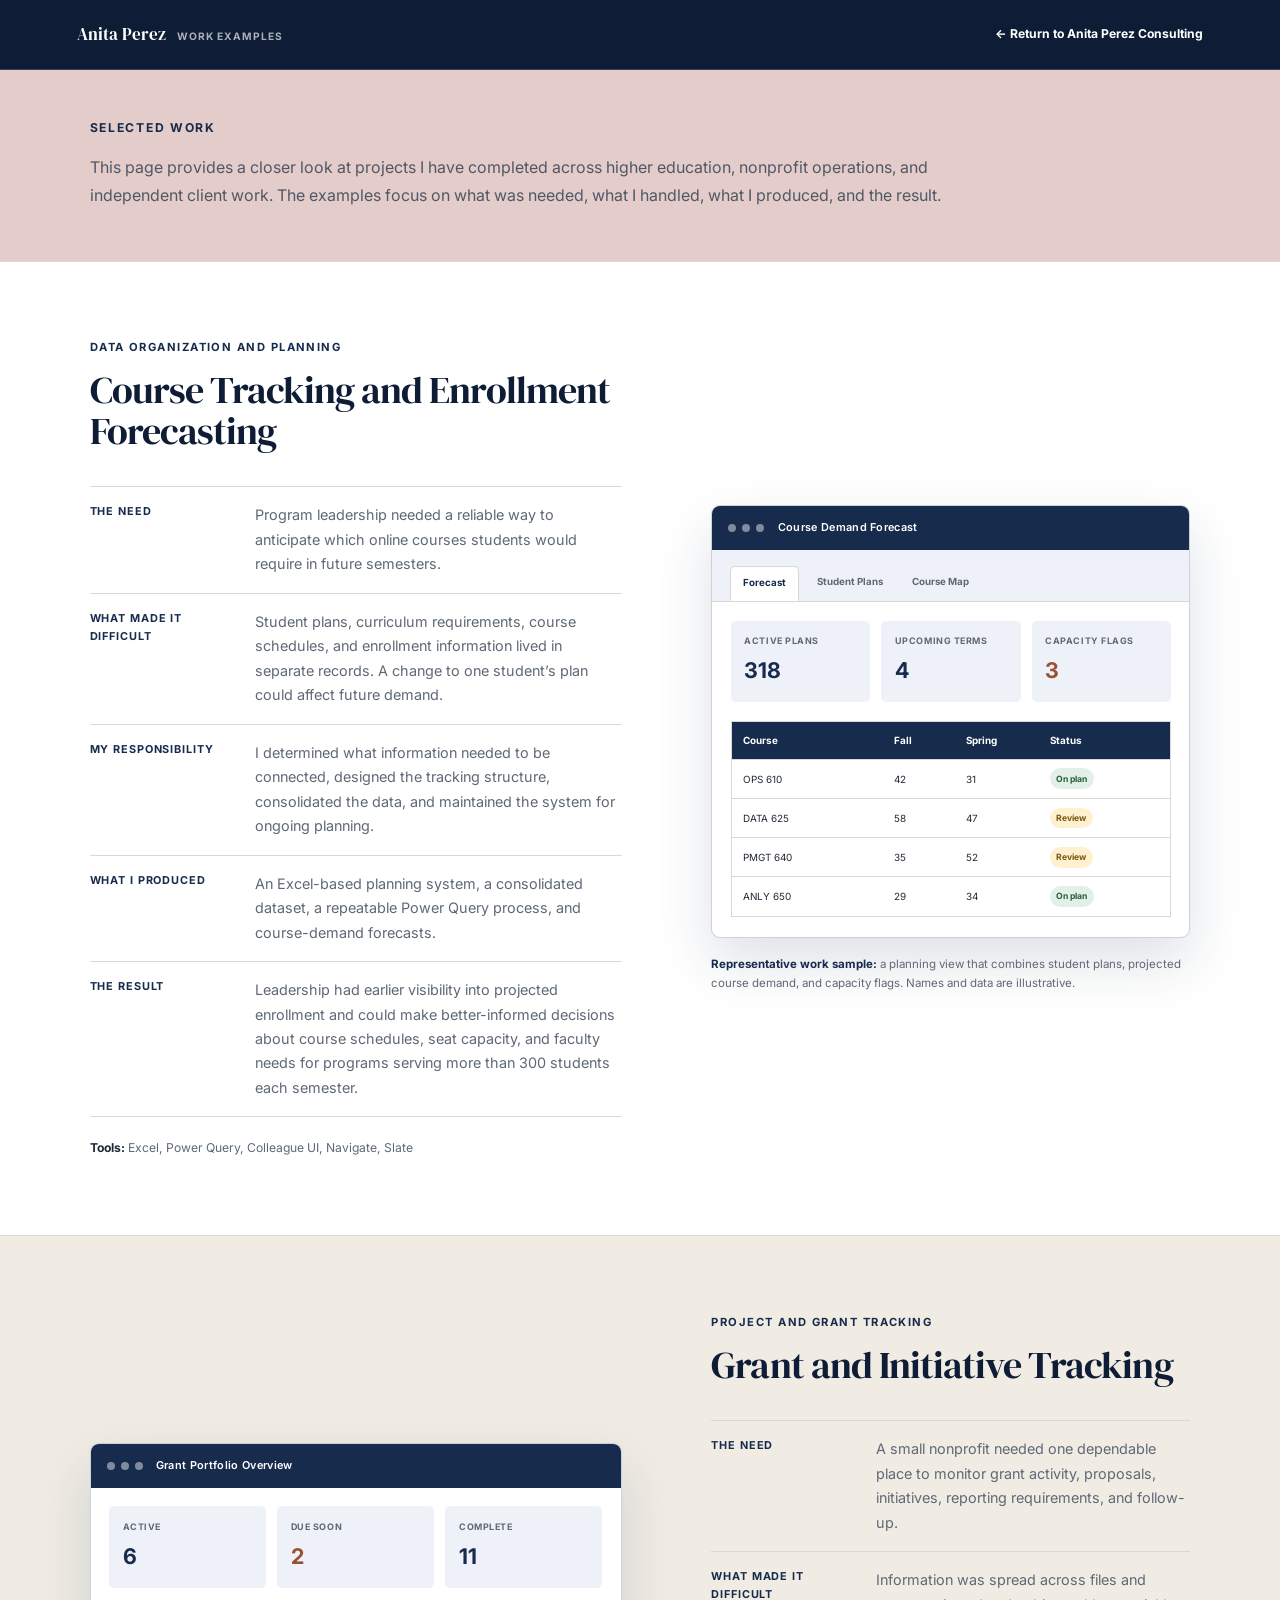
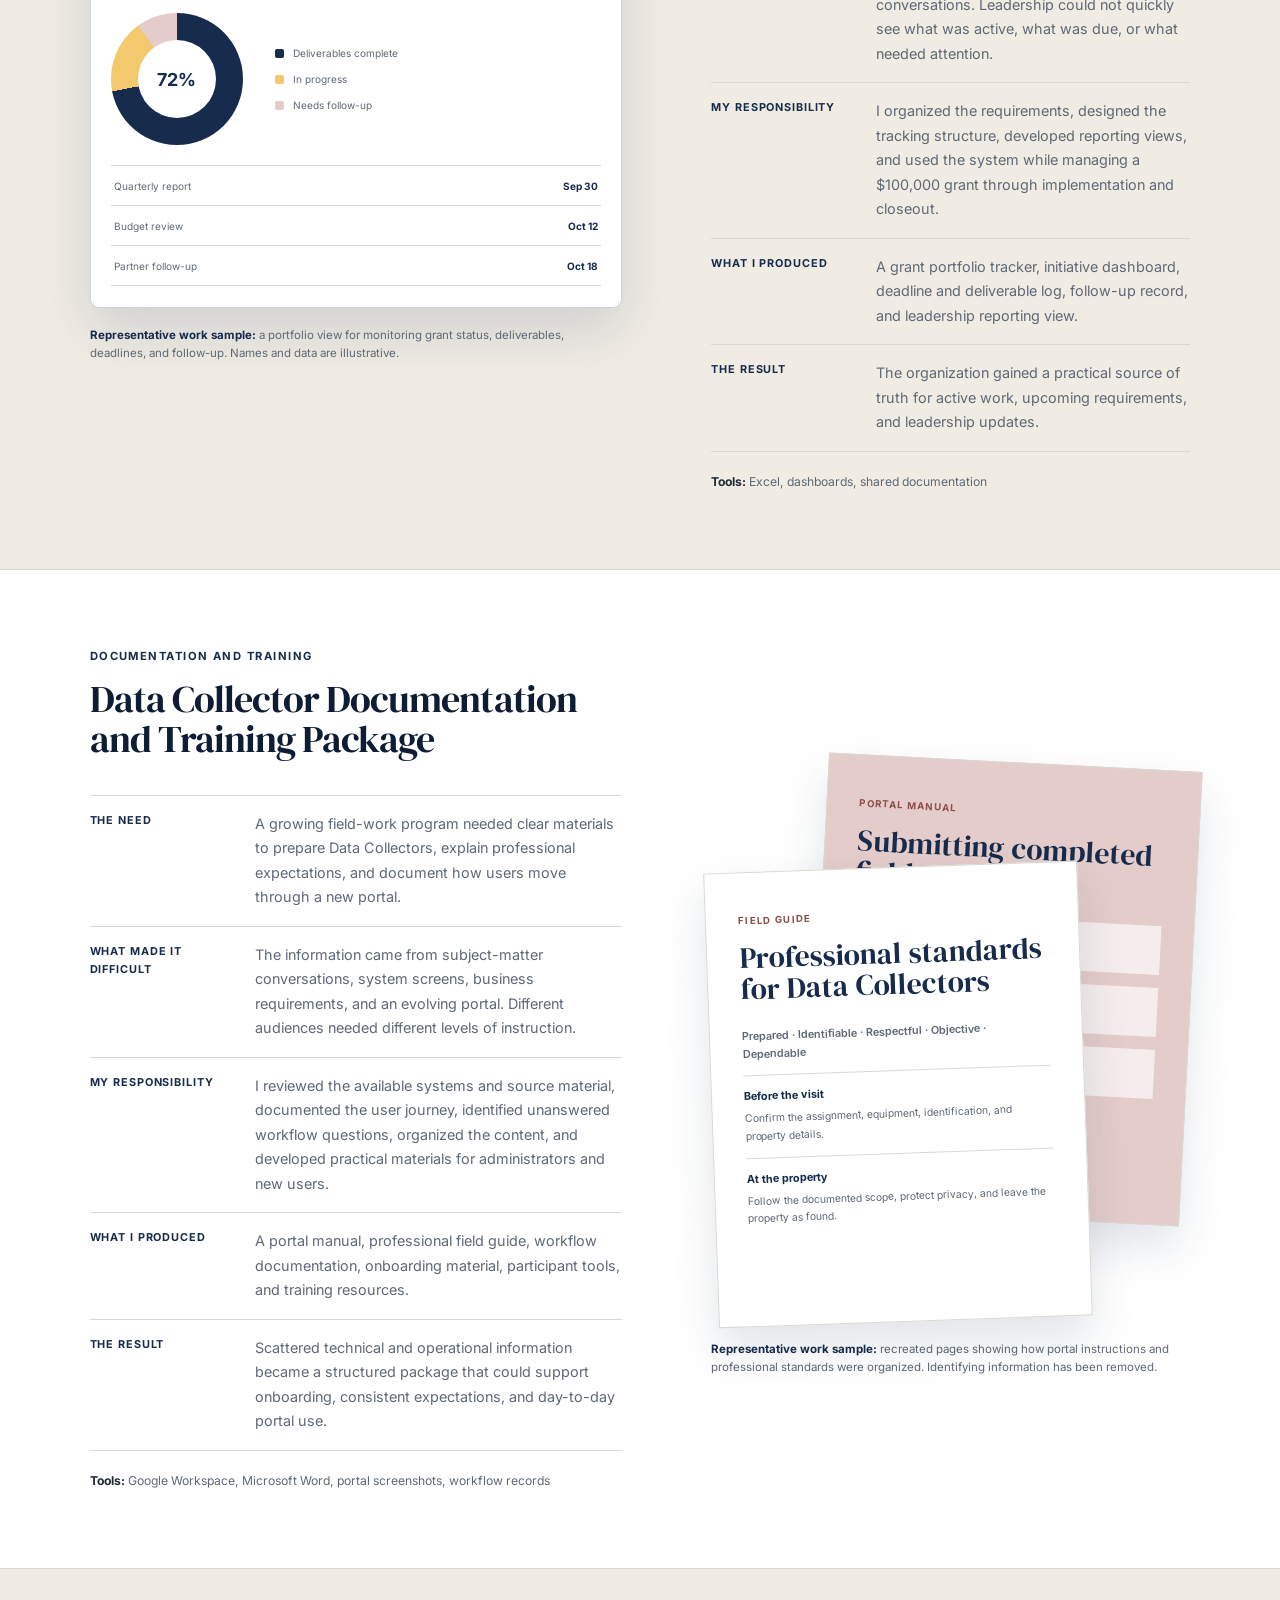
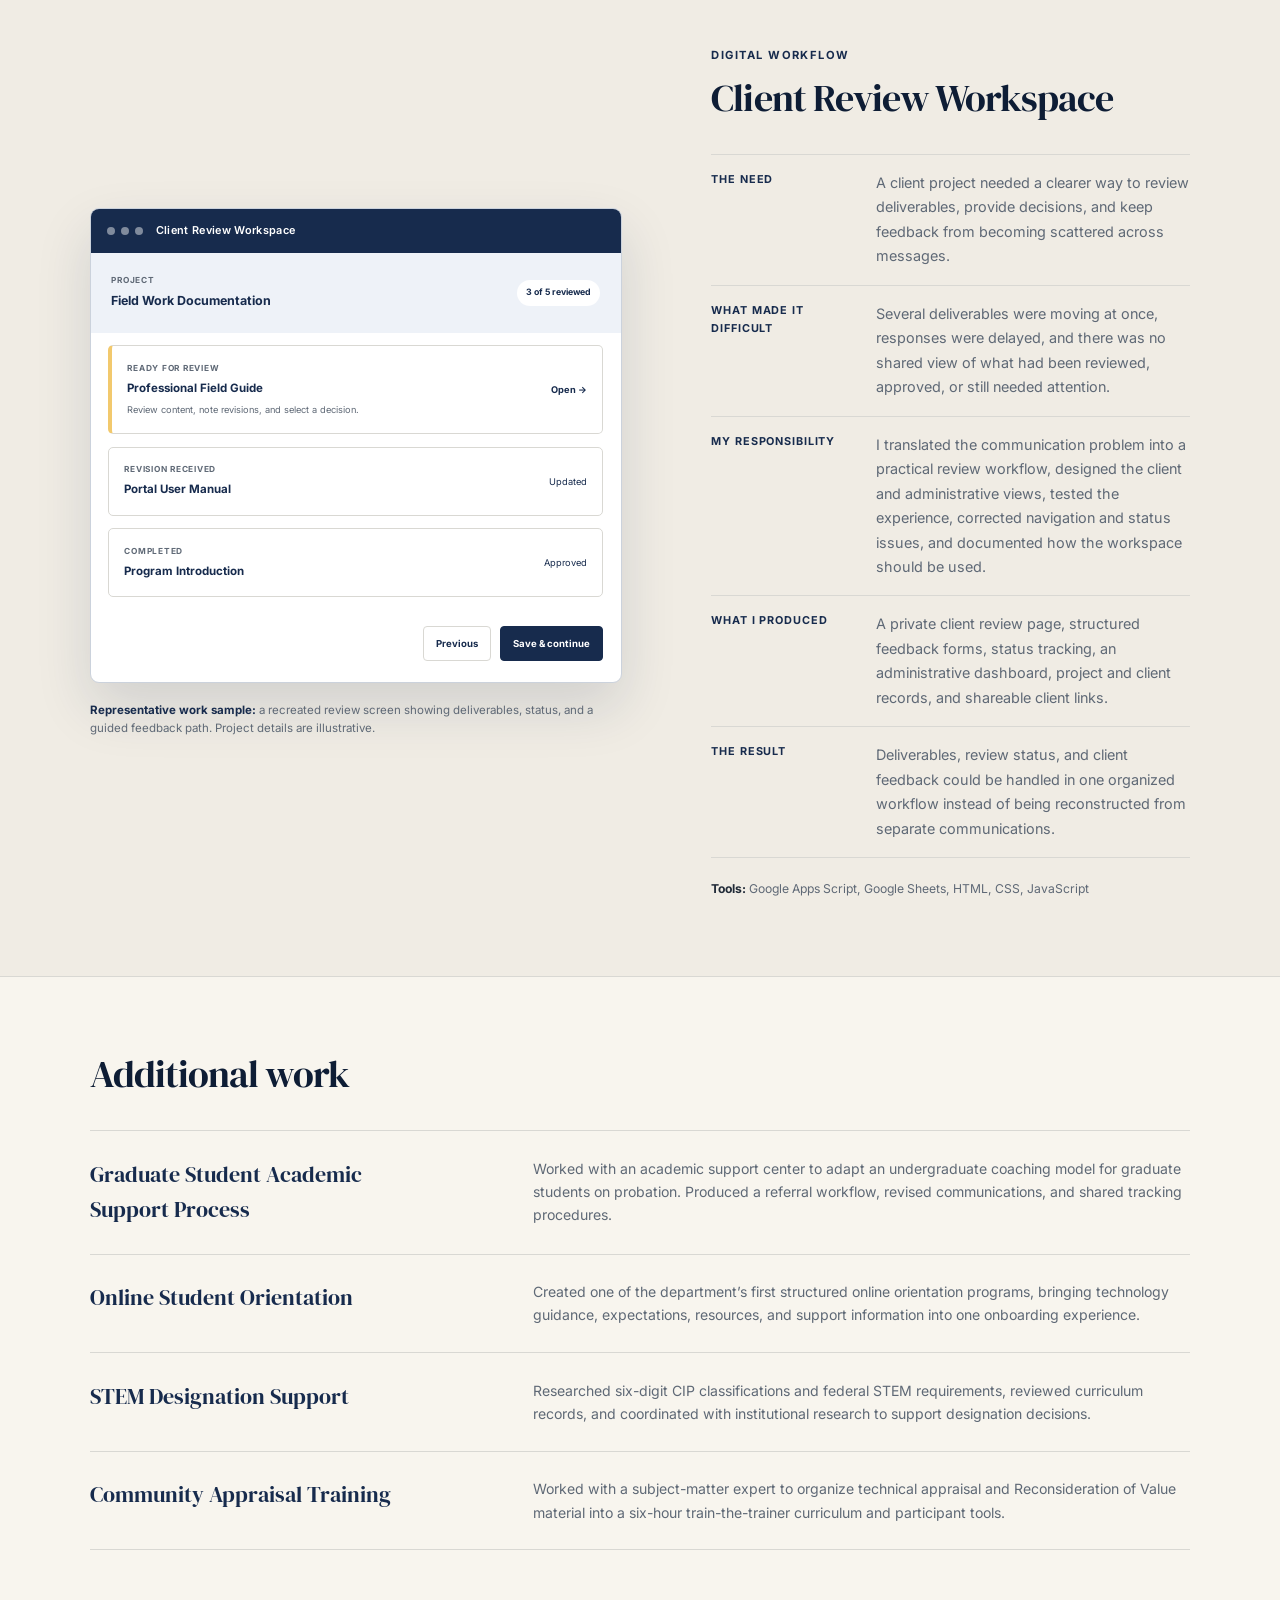
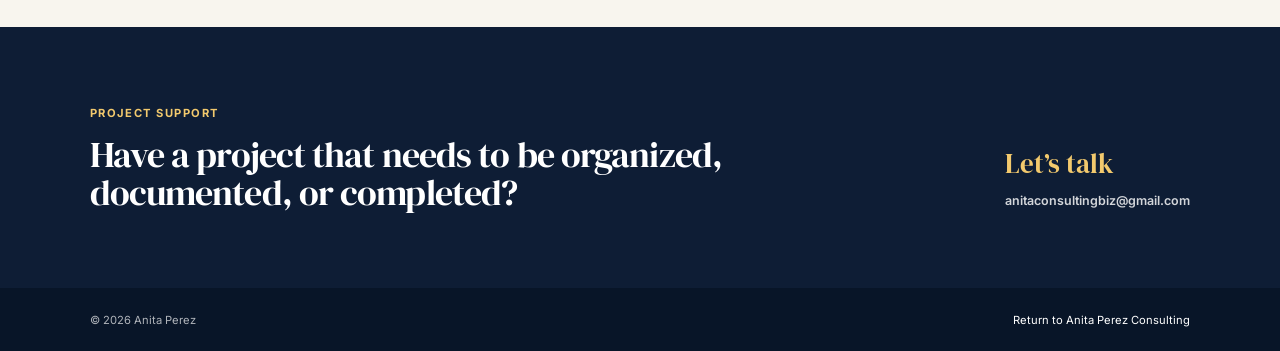
==== commit 0d520758: "Add files via upload" ====
--- a/index.html
+++ b/index.html
@@ -152,8 +152,8 @@
     <section class="next-step">
       <div><p class="kicker">Project support</p><h2>Have a project that needs to be organized, documented, or completed?</h2></div>
       <div class="next-step-contact">
-        <a class="talk-button" href="mailto:anitaconsultingbiz@gmail.com?subject=Project%20Support%20Inquiry">Let’s talk →</a>
-        <a class="email-address" href="mailto:anitaconsultingbiz@gmail.com">anitaconsultingbiz@gmail.com</a>
+        <p class="talk-text">Let’s talk</p>
+        <p class="email-address">anitaconsultingbiz@gmail.com</p>
       </div>
     </section>
   </main>
--- a/styles.css
+++ b/styles.css
@@ -155,9 +155,8 @@
 .next-step .kicker { color: var(--gold); }
 .next-step h2 { max-width: 760px; color: var(--white); font-size: clamp(1.85rem, 2.8vw, 2.85rem); }
 .next-step-contact { flex: 0 0 auto; display: flex; flex-direction: column; align-items: flex-start; gap: .85rem; }
-.talk-button { padding: 1rem 1.2rem; background: var(--gold); color: var(--navy-deep); border-radius: 5px; font-size: .82rem; font-weight: 700; text-decoration: none; }
-.talk-button:hover, .talk-button:focus-visible { background: var(--white); }
-.email-address { color: rgba(255,255,255,.82); font-size: .72rem; font-weight: 600; overflow-wrap: anywhere; text-underline-offset: .2rem; }
+.talk-text { margin: 0; color: var(--gold); font-family: var(--serif); font-size: 1.7rem; line-height: 1; }
+.email-address { margin: 0; color: rgba(255,255,255,.82); font-size: .78rem; font-weight: 600; overflow-wrap: anywhere; }
 footer { padding-top: 1.4rem; padding-bottom: 1.4rem; display: flex; justify-content: space-between; gap: 2rem; background: #081528; color: rgba(255,255,255,.68); font-size: .7rem; }
 footer p { margin: 0; }
 footer a { color: var(--white); text-decoration: none; }
